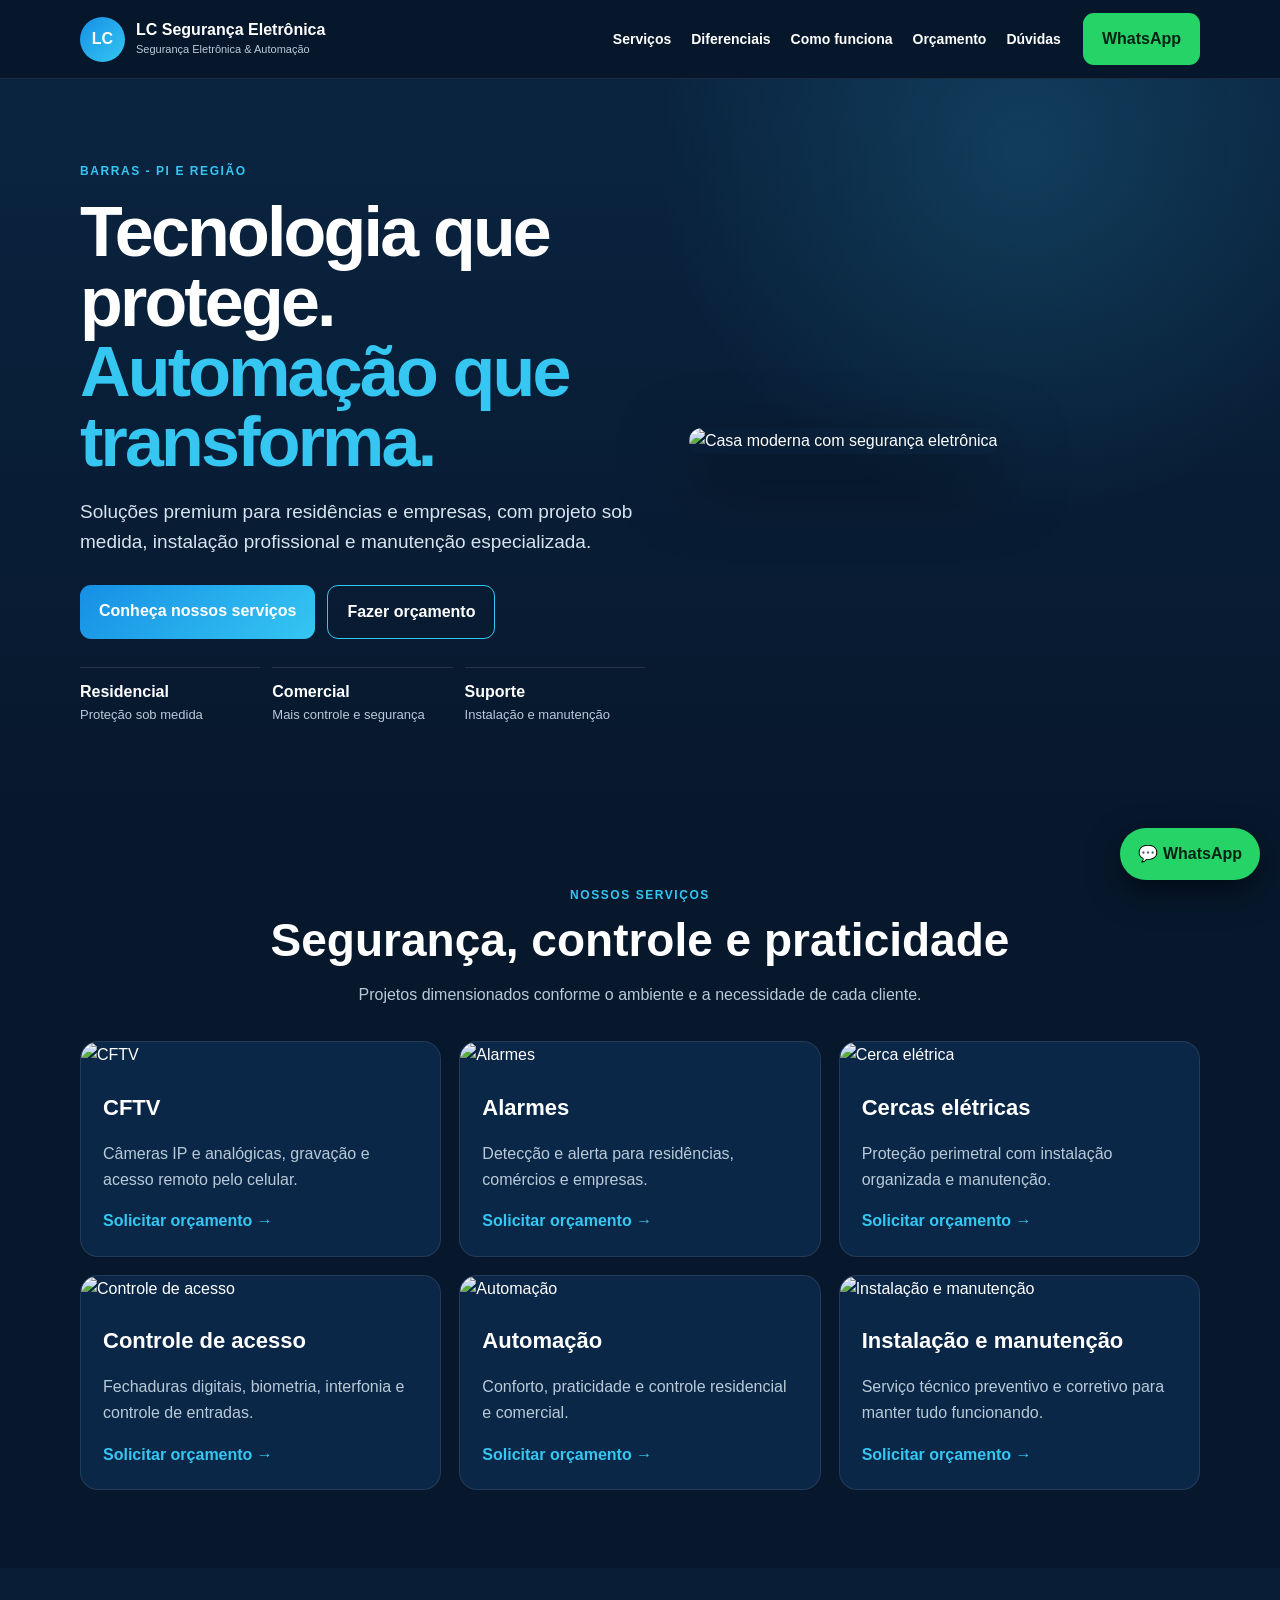
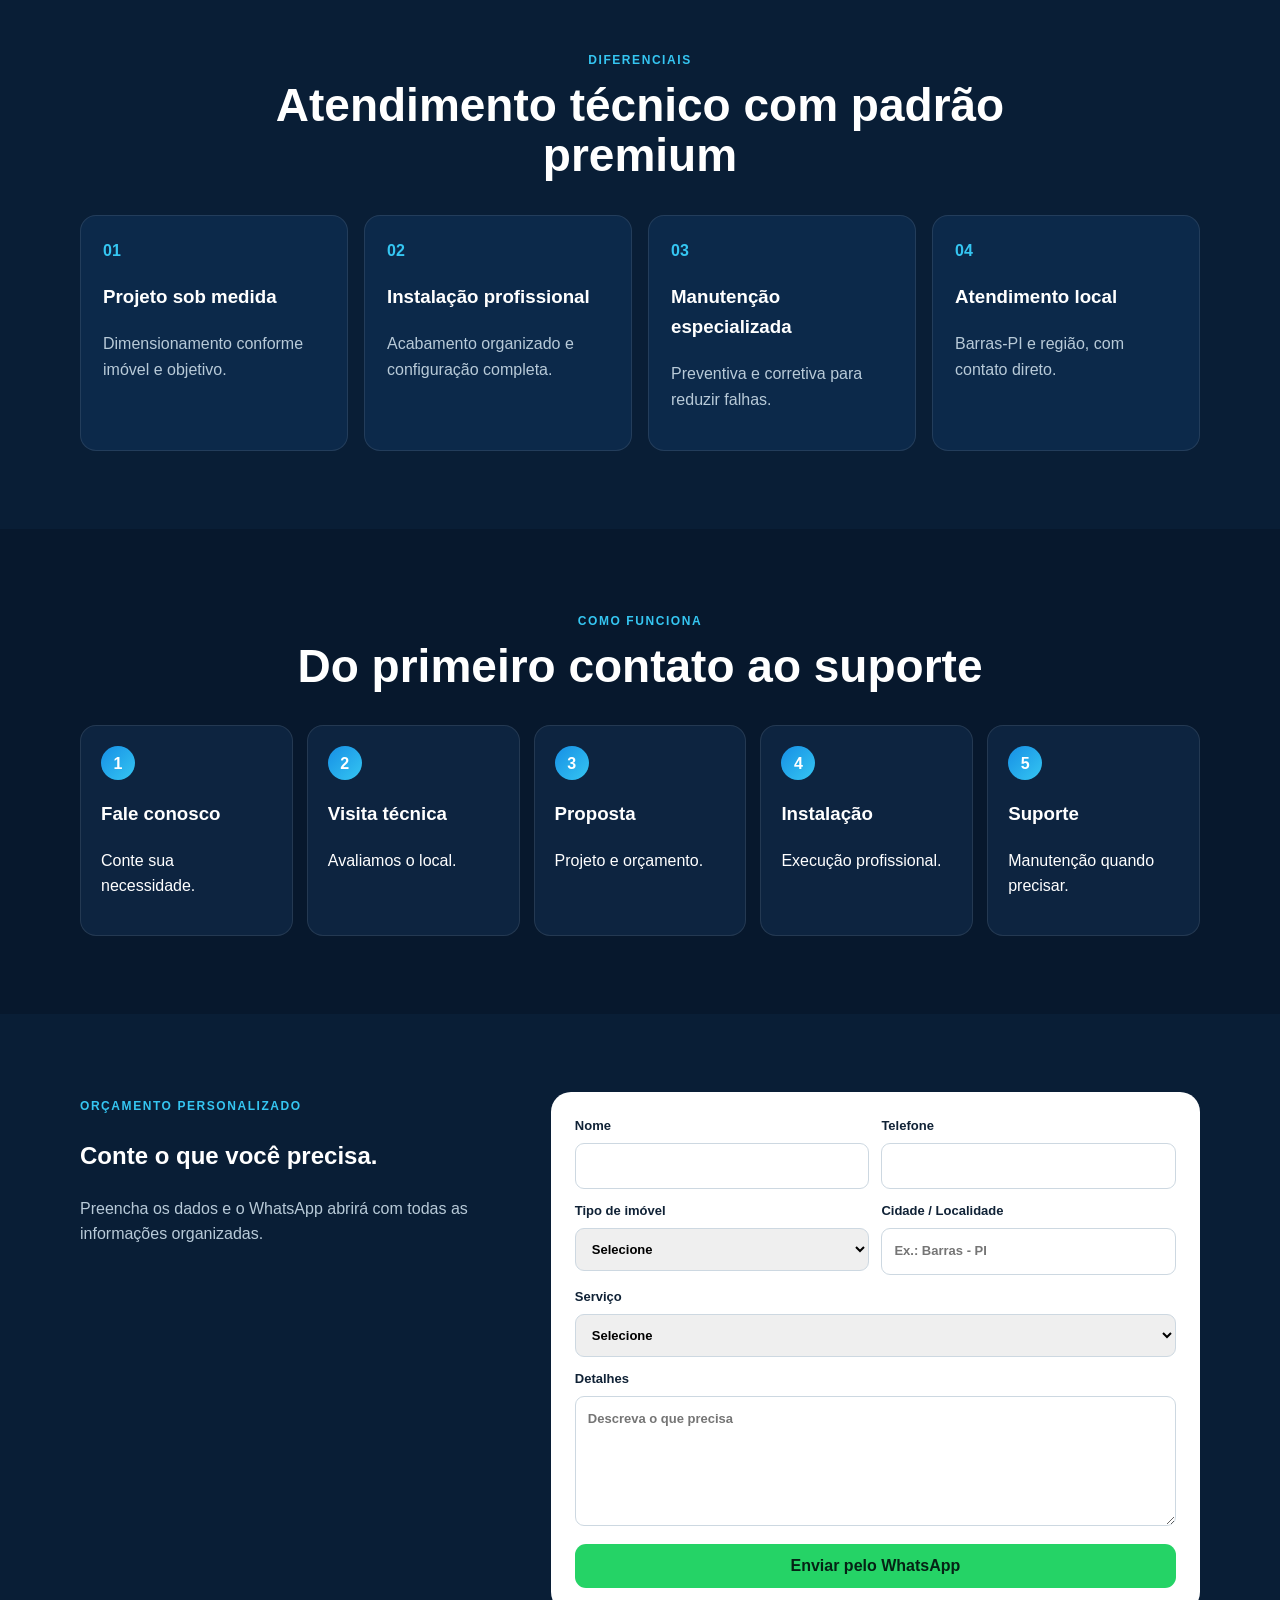
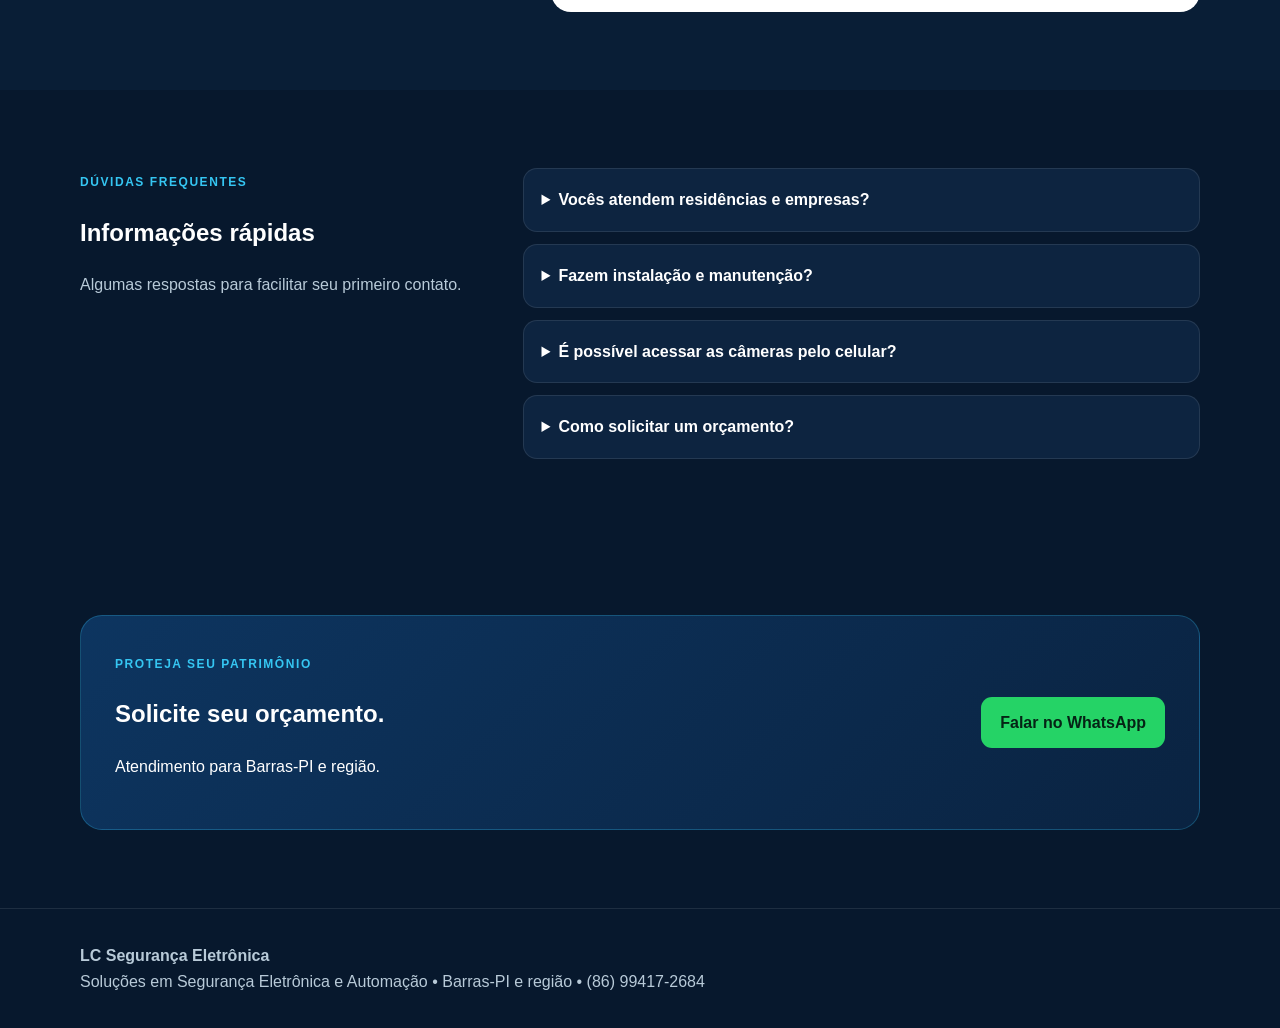
==== index.html @ f09c4662 "feat: publica landing page LC Segurança Eletrônica" ====
<!doctype html>
<html lang="pt-BR">
<head>
  <meta charset="utf-8">
  <meta name="viewport" content="width=device-width,initial-scale=1">
  <title>LC Segurança Eletrônica | Barras-PI e região</title>
  <meta name="description" content="CFTV, alarmes, cercas elétricas, controle de acesso, automação, instalação e manutenção em Barras-PI e região.">
  <meta name="robots" content="index,follow,max-image-preview:large">
  <meta name="theme-color" content="#07182d">
  <meta name="geo.region" content="BR-PI">
  <meta name="geo.placename" content="Barras">
  <link rel="canonical" href="https://lcsegurancaeletronica.com.br/">
  <meta property="og:type" content="website">
  <meta property="og:locale" content="pt_BR">
  <meta property="og:title" content="LC Segurança Eletrônica | Barras-PI e região">
  <meta property="og:description" content="Segurança eletrônica e automação residencial e comercial em Barras-PI e região.">
  <meta property="og:url" content="https://lcsegurancaeletronica.com.br/">
  <meta property="og:image" content="https://images.unsplash.com/photo-1558002038-1055907df827?auto=format&fit=crop&w=1400&q=82">
  <link rel="icon" href="data:image/svg+xml,%3Csvg xmlns='http://www.w3.org/2000/svg' viewBox='0 0 64 64'%3E%3Crect width='64' height='64' rx='14' fill='%2308172b'/%3E%3Ctext x='32' y='41' text-anchor='middle' font-size='28' font-family='Arial' font-weight='700' fill='%2335c6f2'%3ELC%3C/text%3E%3C/svg%3E">
  <script type="application/ld+json">{"@context":"https://schema.org","@type":"LocalBusiness","name":"LC Segurança Eletrônica","alternateName":"Lenilson Carvalho Soluções em Segurança Eletrônica e Automação","url":"https://lcsegurancaeletronica.com.br/","telephone":"+55 86 99417-2684","areaServed":{"@type":"City","name":"Barras","addressRegion":"PI","addressCountry":"BR"},"serviceType":["CFTV","Alarmes","Cercas elétricas","Controle de acesso","Automação residencial","Automação comercial","Instalação","Manutenção"]}</script>
  <style>
    :root{--navy:#07182d;--navy2:#0b2747;--cyan:#35c6f2;--blue:#168fe5;--green:#25d366;--muted:#b8cad8;--line:#ffffff18}*{box-sizing:border-box}html{scroll-behavior:smooth}body{margin:0;background:var(--navy);color:#fff;font-family:Inter,Arial,sans-serif;line-height:1.6}a{text-decoration:none;color:inherit}.container{width:min(1120px,92%);margin:auto}.topbar{position:sticky;top:0;z-index:50;background:#07182df2;border-bottom:1px solid var(--line);backdrop-filter:blur(12px)}.nav-wrap{min-height:78px;display:flex;align-items:center;gap:22px}.brand{display:flex;align-items:center;gap:11px}.brand-mark{width:45px;height:45px;border-radius:50%;display:grid;place-items:center;font-weight:900;background:linear-gradient(135deg,var(--blue),var(--cyan))}.brand-copy{line-height:1.05}.brand-copy strong{display:block}.brand-copy small{display:block;color:var(--muted);font-size:11px;margin-top:5px}.nav{margin-left:auto;display:flex;gap:20px;font-size:14px;font-weight:700}.btn{display:inline-block;padding:13px 19px;border-radius:11px;font-weight:800}.btn-primary{background:linear-gradient(135deg,var(--blue),var(--cyan))}.btn-outline{border:1px solid var(--cyan)}.btn-wa{background:var(--green);color:#052315}.hero{padding:78px 0;background:radial-gradient(circle at 80% 10%,#35c6f22a,transparent 30%),linear-gradient(#0a2440,#07182d)}.hero-grid{display:grid;grid-template-columns:1.05fr .95fr;gap:44px;align-items:center}.eyebrow{color:var(--cyan);font-weight:900;text-transform:uppercase;letter-spacing:.13em;font-size:12px}.hero h1{font-size:clamp(42px,6vw,70px);line-height:1;margin:14px 0 20px;letter-spacing:-.04em}.hero h1 span{color:var(--cyan)}.lead{font-size:19px;color:#d5e4ef}.actions{display:flex;gap:12px;flex-wrap:wrap;margin-top:28px}.hero img{width:100%;height:490px;object-fit:cover;border-radius:22px;box-shadow:0 25px 70px #0008}.trust{display:grid;grid-template-columns:repeat(3,1fr);gap:12px;margin-top:28px}.trust div{border-top:1px solid #ffffff20;padding-top:11px}.trust span{display:block;color:var(--muted);font-size:13px}section{padding:78px 0}.section-head{text-align:center;max-width:760px;margin:0 auto 34px}.section-head h2{font-size:clamp(30px,4vw,46px);line-height:1.1;margin:8px 0}.section-head p,.card p,.feature p,.quote-copy p,.faq p{color:var(--muted)}.cards{display:grid;grid-template-columns:repeat(3,1fr);gap:18px}.card{background:var(--navy2);border:1px solid var(--line);border-radius:18px;overflow:hidden}.card img{width:100%;height:190px;object-fit:cover}.card div{padding:22px}.card h3{font-size:22px;margin:0 0 8px}.card a{color:var(--cyan);font-weight:800}.dark{background:#091e36}.features{display:grid;grid-template-columns:repeat(4,1fr);gap:16px}.feature{background:#0c294a;border:1px solid var(--line);border-radius:16px;padding:22px}.feature b{color:var(--cyan)}.steps{display:grid;grid-template-columns:repeat(5,1fr);gap:14px}.step{background:#0d2440;border:1px solid var(--line);border-radius:16px;padding:20px}.step span{display:grid;place-items:center;width:34px;height:34px;border-radius:50%;background:linear-gradient(135deg,var(--blue),var(--cyan));font-weight:900}.quote-grid{display:grid;grid-template-columns:.8fr 1.2fr;gap:38px;align-items:start}.form{background:#fff;color:#102236;padding:24px;border-radius:20px}.fields{display:grid;grid-template-columns:1fr 1fr;gap:12px}label{display:block;font-size:13px;font-weight:800;margin-bottom:12px}input,select,textarea{width:100%;margin-top:6px;padding:12px;border:1px solid #cdd8e1;border-radius:9px;font:inherit}.form button{border:0;width:100%;cursor:pointer;font-size:16px}.faq{display:grid;grid-template-columns:.75fr 1.25fr;gap:36px}.faq-list{display:grid;gap:12px}.faq details{background:#0d2440;border:1px solid var(--line);border-radius:14px;padding:0 18px}.faq summary{cursor:pointer;font-weight:800;padding:18px 0}.cta{display:flex;justify-content:space-between;gap:24px;align-items:center;background:linear-gradient(135deg,#0d3560,#0a2341);border:1px solid #35c6f244;border-radius:22px;padding:34px}.float{position:fixed;right:20px;bottom:20px;z-index:60;background:var(--green);color:#052315;padding:13px 18px;border-radius:999px;font-weight:900;box-shadow:0 12px 32px #0008}footer{border-top:1px solid var(--line);padding:34px 0;color:var(--muted)}.menu-btn{display:none;background:transparent;color:#fff;border:0;font-size:26px;margin-left:auto}@media(max-width:850px){.nav,.top-wa{display:none}.menu-btn{display:block}.nav.open{display:flex;position:absolute;top:78px;left:0;right:0;background:#07182d;flex-direction:column;padding:20px 4%}.hero-grid,.quote-grid,.faq{grid-template-columns:1fr}.cards{grid-template-columns:1fr 1fr}.features{grid-template-columns:1fr 1fr}.steps{grid-template-columns:1fr 1fr}.hero img{height:350px}.cta{flex-direction:column;align-items:flex-start}}@media(max-width:560px){.cards,.features,.fields,.trust,.steps{grid-template-columns:1fr}.hero h1{font-size:43px}.brand-copy small{display:none}.card img{height:220px}}
  </style>
</head>
<body>
<header class="topbar"><div class="container nav-wrap"><a class="brand" href="#inicio"><span class="brand-mark">LC</span><span class="brand-copy"><strong>LC Segurança Eletrônica</strong><small>Segurança Eletrônica & Automação</small></span></a><button class="menu-btn" aria-label="Abrir menu" aria-expanded="false">☰</button><nav class="nav"><a href="#servicos">Serviços</a><a href="#diferenciais">Diferenciais</a><a href="#processo">Como funciona</a><a href="#orcamento">Orçamento</a><a href="#faq">Dúvidas</a></nav><a class="btn btn-wa top-wa" data-wa href="#">WhatsApp</a></div></header>
<main>
<section class="hero" id="inicio"><div class="container hero-grid"><div><span class="eyebrow">Barras - PI e região</span><h1>Tecnologia que protege.<br><span>Automação que transforma.</span></h1><p class="lead">Soluções premium para residências e empresas, com projeto sob medida, instalação profissional e manutenção especializada.</p><div class="actions"><a class="btn btn-primary" href="#servicos">Conheça nossos serviços</a><a class="btn btn-outline" data-wa href="#">Fazer orçamento</a></div><div class="trust"><div><strong>Residencial</strong><span>Proteção sob medida</span></div><div><strong>Comercial</strong><span>Mais controle e segurança</span></div><div><strong>Suporte</strong><span>Instalação e manutenção</span></div></div></div><div><img src="https://images.unsplash.com/photo-1558002038-1055907df827?auto=format&fit=crop&w=1400&q=82" alt="Casa moderna com segurança eletrônica"></div></div></section>
<section id="servicos"><div class="container"><div class="section-head"><span class="eyebrow">Nossos serviços</span><h2>Segurança, controle e praticidade</h2><p>Projetos dimensionados conforme o ambiente e a necessidade de cada cliente.</p></div><div class="cards">
<article class="card"><img src="https://images.unsplash.com/photo-1557597774-9d273605dfa9?auto=format&fit=crop&w=900&q=80" alt="CFTV"><div><h3>CFTV</h3><p>Câmeras IP e analógicas, gravação e acesso remoto pelo celular.</p><a data-service="CFTV" href="#">Solicitar orçamento →</a></div></article>
<article class="card"><img src="https://images.unsplash.com/photo-1558002038-1055907df827?auto=format&fit=crop&w=900&q=78" alt="Alarmes"><div><h3>Alarmes</h3><p>Detecção e alerta para residências, comércios e empresas.</p><a data-service="Alarmes" href="#">Solicitar orçamento →</a></div></article>
<article class="card"><img src="https://images.unsplash.com/photo-1544724569-5f546fd6f2b5?auto=format&fit=crop&w=900&q=78" alt="Cerca elétrica"><div><h3>Cercas elétricas</h3><p>Proteção perimetral com instalação organizada e manutenção.</p><a data-service="Cerca elétrica" href="#">Solicitar orçamento →</a></div></article>
<article class="card"><img src="https://images.unsplash.com/photo-1558002038-1055907df827?auto=format&fit=crop&w=900&q=78" alt="Controle de acesso"><div><h3>Controle de acesso</h3><p>Fechaduras digitais, biometria, interfonia e controle de entradas.</p><a data-service="Controle de acesso" href="#">Solicitar orçamento →</a></div></article>
<article class="card"><img src="https://images.unsplash.com/photo-1600607687939-ce8a6c25118c?auto=format&fit=crop&w=900&q=80" alt="Automação"><div><h3>Automação</h3><p>Conforto, praticidade e controle residencial e comercial.</p><a data-service="Automação" href="#">Solicitar orçamento →</a></div></article>
<article class="card"><img src="https://images.unsplash.com/photo-1557862921-37829c790f19?auto=format&fit=crop&w=900&q=78" alt="Instalação e manutenção"><div><h3>Instalação e manutenção</h3><p>Serviço técnico preventivo e corretivo para manter tudo funcionando.</p><a data-service="Instalação ou manutenção" href="#">Solicitar orçamento →</a></div></article>
</div></div></section>
<section class="dark" id="diferenciais"><div class="container"><div class="section-head"><span class="eyebrow">Diferenciais</span><h2>Atendimento técnico com padrão premium</h2></div><div class="features"><div class="feature"><b>01</b><h3>Projeto sob medida</h3><p>Dimensionamento conforme imóvel e objetivo.</p></div><div class="feature"><b>02</b><h3>Instalação profissional</h3><p>Acabamento organizado e configuração completa.</p></div><div class="feature"><b>03</b><h3>Manutenção especializada</h3><p>Preventiva e corretiva para reduzir falhas.</p></div><div class="feature"><b>04</b><h3>Atendimento local</h3><p>Barras-PI e região, com contato direto.</p></div></div></div></section>
<section id="processo"><div class="container"><div class="section-head"><span class="eyebrow">Como funciona</span><h2>Do primeiro contato ao suporte</h2></div><div class="steps"><div class="step"><span>1</span><h3>Fale conosco</h3><p>Conte sua necessidade.</p></div><div class="step"><span>2</span><h3>Visita técnica</h3><p>Avaliamos o local.</p></div><div class="step"><span>3</span><h3>Proposta</h3><p>Projeto e orçamento.</p></div><div class="step"><span>4</span><h3>Instalação</h3><p>Execução profissional.</p></div><div class="step"><span>5</span><h3>Suporte</h3><p>Manutenção quando precisar.</p></div></div></div></section>
<section class="dark" id="orcamento"><div class="container quote-grid"><div class="quote-copy"><span class="eyebrow">Orçamento personalizado</span><h2>Conte o que você precisa.</h2><p>Preencha os dados e o WhatsApp abrirá com todas as informações organizadas.</p></div><form class="form" id="quoteForm"><div class="fields"><label>Nome<input name="nome" required></label><label>Telefone<input name="telefone" required></label></div><div class="fields"><label>Tipo de imóvel<select name="tipo" required><option value="">Selecione</option><option>Residencial</option><option>Comercial</option></select></label><label>Cidade / Localidade<input name="cidade" required placeholder="Ex.: Barras - PI"></label></div><label>Serviço<select name="servico" required><option value="">Selecione</option><option>CFTV / Câmeras</option><option>Alarmes</option><option>Cerca elétrica</option><option>Controle de acesso</option><option>Automação</option><option>Instalação</option><option>Manutenção</option><option>Outro</option></select></label><label>Detalhes<textarea name="detalhes" rows="5" placeholder="Descreva o que precisa"></textarea></label><button class="btn btn-wa" type="submit">Enviar pelo WhatsApp</button></form></div></section>
<section id="faq"><div class="container faq"><div><span class="eyebrow">Dúvidas frequentes</span><h2>Informações rápidas</h2><p>Algumas respostas para facilitar seu primeiro contato.</p></div><div class="faq-list"><details><summary>Vocês atendem residências e empresas?</summary><p>Sim. Atendemos projetos residenciais e comerciais em Barras-PI e região.</p></details><details><summary>Fazem instalação e manutenção?</summary><p>Sim. Trabalhamos com instalação e manutenção preventiva e corretiva.</p></details><details><summary>É possível acessar as câmeras pelo celular?</summary><p>Em sistemas compatíveis, o projeto pode incluir acesso remoto e visualização pelo celular.</p></details><details><summary>Como solicitar um orçamento?</summary><p>Use o formulário ou qualquer botão do WhatsApp nesta página.</p></details></div></div></section>
<section><div class="container cta"><div><span class="eyebrow">Proteja seu patrimônio</span><h2>Solicite seu orçamento.</h2><p>Atendimento para Barras-PI e região.</p></div><a class="btn btn-wa" data-wa href="#">Falar no WhatsApp</a></div></section>
</main>
<footer><div class="container"><strong>LC Segurança Eletrônica</strong><br>Soluções em Segurança Eletrônica e Automação • Barras-PI e região • (86) 99417-2684</div></footer>
<a class="float" data-wa href="#">💬 WhatsApp</a>
<script>
const PHONE='5586994172684';const wa=t=>`https://wa.me/${PHONE}?text=${encodeURIComponent(t)}`;const base='Olá, vim pelo site da LC Segurança Eletrônica e gostaria de solicitar um orçamento em Barras-PI ou região.';document.querySelectorAll('[data-wa]').forEach(a=>{a.href=wa(base);a.target='_blank';a.rel='noopener'});document.querySelectorAll('[data-service]').forEach(a=>{a.href=wa(`Olá, vim pelo site e gostaria de um orçamento para ${a.dataset.service}. Estou em Barras-PI ou região.`);a.target='_blank';a.rel='noopener'});const btn=document.querySelector('.menu-btn'),nav=document.querySelector('.nav');if(btn&&nav){btn.addEventListener('click',()=>{const open=nav.classList.toggle('open');btn.setAttribute('aria-expanded',String(open))});nav.querySelectorAll('a').forEach(a=>a.addEventListener('click',()=>nav.classList.remove('open')))}document.querySelector('#quoteForm').addEventListener('submit',e=>{e.preventDefault();const d=new FormData(e.target);const m=['Olá, vim pelo site da LC Segurança Eletrônica e gostaria de solicitar um orçamento.','',`Nome: ${d.get('nome')}`,`Telefone: ${d.get('telefone')}`,`Tipo de imóvel: ${d.get('tipo')}`,`Cidade/Localidade: ${d.get('cidade')}`,`Serviço: ${d.get('servico')}`,`Detalhes: ${d.get('detalhes')||'Não informado'}`,'','Pode me passar mais informações e disponibilidade para atendimento?'].join('\n');window.open(wa(m),'_blank','noopener')});
</script>
</body>
</html>
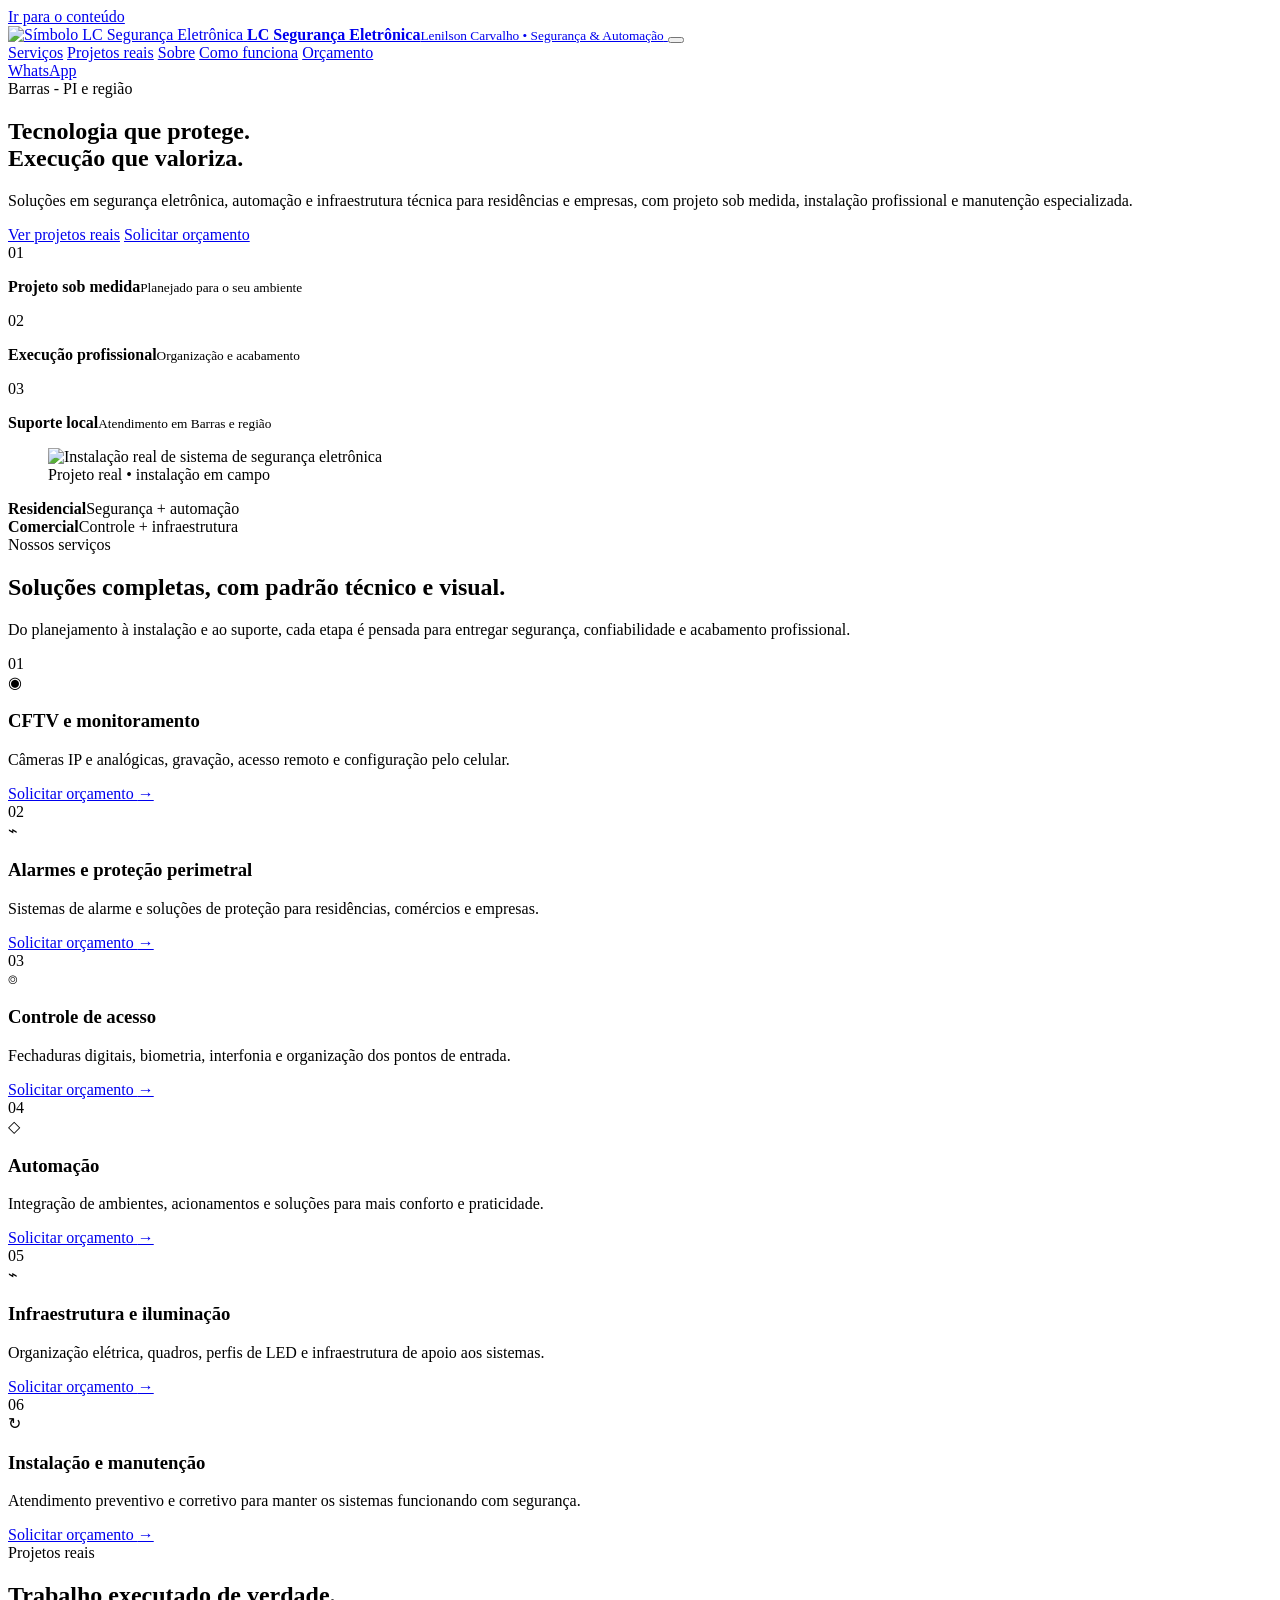
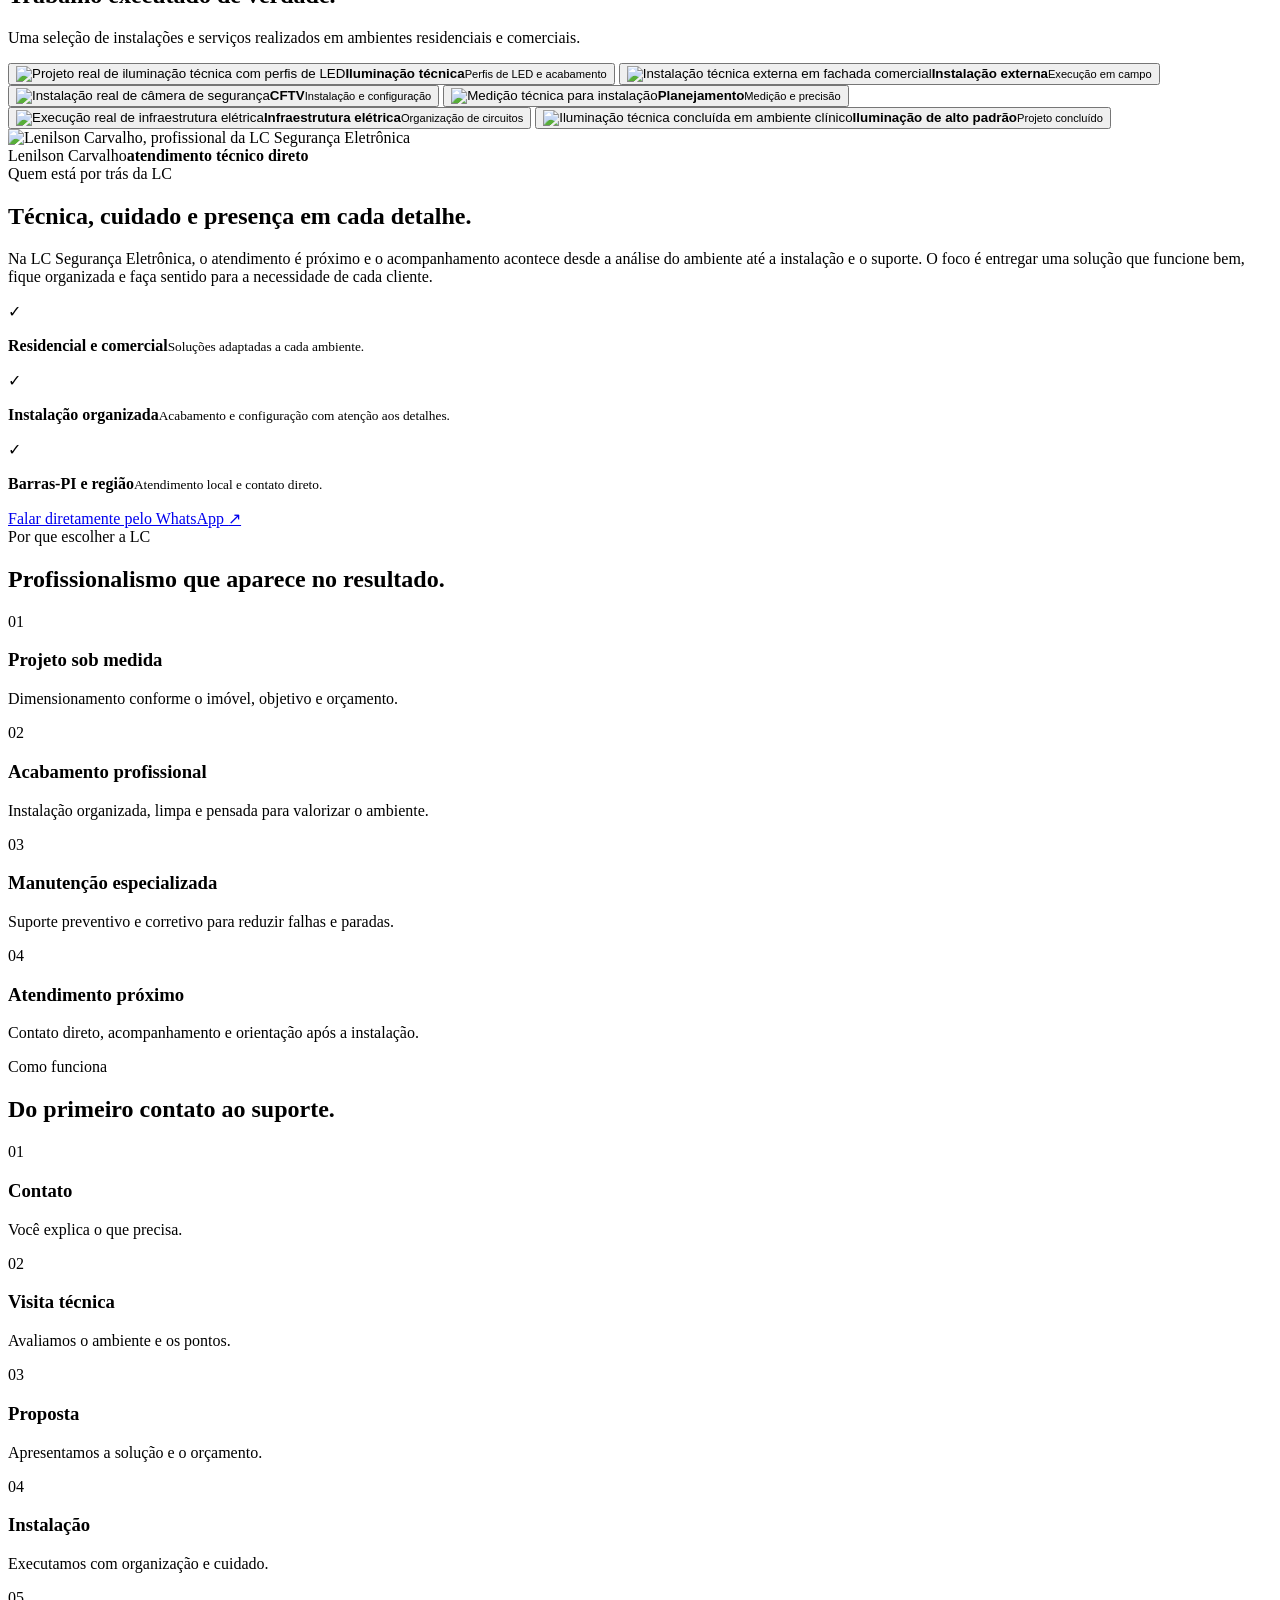
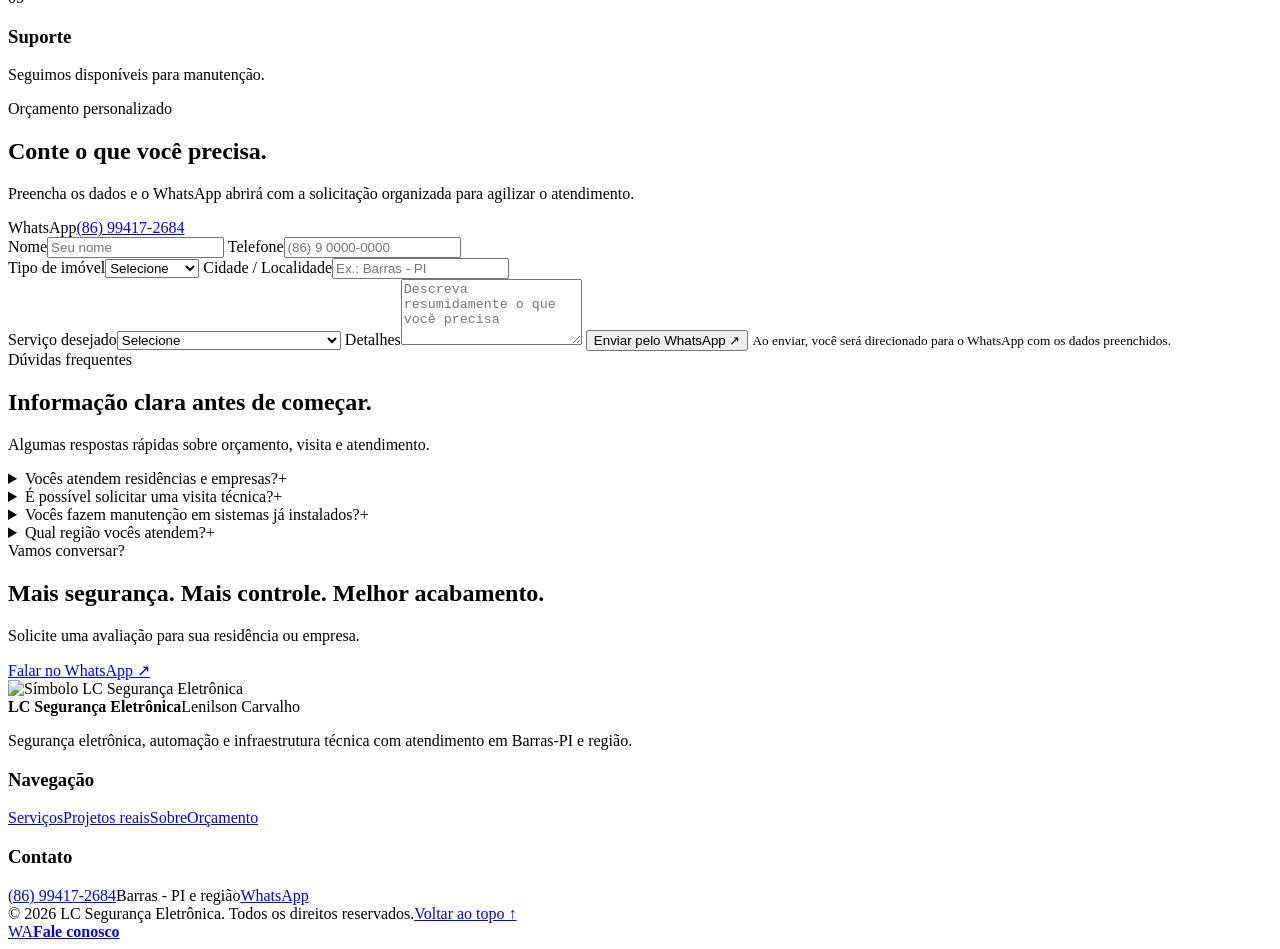
==== commit e0cff936: "feat: atualiza landing page premium com logo e projetos reais" ====
--- a/index.html
+++ b/index.html
@@ -2,48 +2,265 @@
 <html lang="pt-BR">
 <head>
   <meta charset="utf-8">
-  <meta name="viewport" content="width=device-width,initial-scale=1">
+  <meta name="viewport" content="width=device-width,initial-scale=1,viewport-fit=cover">
   <title>LC Segurança Eletrônica | Barras-PI e região</title>
-  <meta name="description" content="CFTV, alarmes, cercas elétricas, controle de acesso, automação, instalação e manutenção em Barras-PI e região.">
+  <meta name="description" content="Segurança eletrônica, automação, CFTV, alarmes, controle de acesso, infraestrutura e manutenção em Barras-PI e região.">
   <meta name="robots" content="index,follow,max-image-preview:large">
   <meta name="theme-color" content="#07182d">
   <meta name="geo.region" content="BR-PI">
   <meta name="geo.placename" content="Barras">
-  <link rel="canonical" href="https://lcsegurancaeletronica.com.br/">
+  <link rel="canonical" href="https://www.lcsegurancaeletronica.com.br/">
   <meta property="og:type" content="website">
   <meta property="og:locale" content="pt_BR">
   <meta property="og:title" content="LC Segurança Eletrônica | Barras-PI e região">
-  <meta property="og:description" content="Segurança eletrônica e automação residencial e comercial em Barras-PI e região.">
-  <meta property="og:url" content="https://lcsegurancaeletronica.com.br/">
-  <meta property="og:image" content="https://images.unsplash.com/photo-1558002038-1055907df827?auto=format&fit=crop&w=1400&q=82">
-  <link rel="icon" href="data:image/svg+xml,%3Csvg xmlns='http://www.w3.org/2000/svg' viewBox='0 0 64 64'%3E%3Crect width='64' height='64' rx='14' fill='%2308172b'/%3E%3Ctext x='32' y='41' text-anchor='middle' font-size='28' font-family='Arial' font-weight='700' fill='%2335c6f2'%3ELC%3C/text%3E%3C/svg%3E">
-  <script type="application/ld+json">{"@context":"https://schema.org","@type":"LocalBusiness","name":"LC Segurança Eletrônica","alternateName":"Lenilson Carvalho Soluções em Segurança Eletrônica e Automação","url":"https://lcsegurancaeletronica.com.br/","telephone":"+55 86 99417-2684","areaServed":{"@type":"City","name":"Barras","addressRegion":"PI","addressCountry":"BR"},"serviceType":["CFTV","Alarmes","Cercas elétricas","Controle de acesso","Automação residencial","Automação comercial","Instalação","Manutenção"]}</script>
-  <style>
-    :root{--navy:#07182d;--navy2:#0b2747;--cyan:#35c6f2;--blue:#168fe5;--green:#25d366;--muted:#b8cad8;--line:#ffffff18}*{box-sizing:border-box}html{scroll-behavior:smooth}body{margin:0;background:var(--navy);color:#fff;font-family:Inter,Arial,sans-serif;line-height:1.6}a{text-decoration:none;color:inherit}.container{width:min(1120px,92%);margin:auto}.topbar{position:sticky;top:0;z-index:50;background:#07182df2;border-bottom:1px solid var(--line);backdrop-filter:blur(12px)}.nav-wrap{min-height:78px;display:flex;align-items:center;gap:22px}.brand{display:flex;align-items:center;gap:11px}.brand-mark{width:45px;height:45px;border-radius:50%;display:grid;place-items:center;font-weight:900;background:linear-gradient(135deg,var(--blue),var(--cyan))}.brand-copy{line-height:1.05}.brand-copy strong{display:block}.brand-copy small{display:block;color:var(--muted);font-size:11px;margin-top:5px}.nav{margin-left:auto;display:flex;gap:20px;font-size:14px;font-weight:700}.btn{display:inline-block;padding:13px 19px;border-radius:11px;font-weight:800}.btn-primary{background:linear-gradient(135deg,var(--blue),var(--cyan))}.btn-outline{border:1px solid var(--cyan)}.btn-wa{background:var(--green);color:#052315}.hero{padding:78px 0;background:radial-gradient(circle at 80% 10%,#35c6f22a,transparent 30%),linear-gradient(#0a2440,#07182d)}.hero-grid{display:grid;grid-template-columns:1.05fr .95fr;gap:44px;align-items:center}.eyebrow{color:var(--cyan);font-weight:900;text-transform:uppercase;letter-spacing:.13em;font-size:12px}.hero h1{font-size:clamp(42px,6vw,70px);line-height:1;margin:14px 0 20px;letter-spacing:-.04em}.hero h1 span{color:var(--cyan)}.lead{font-size:19px;color:#d5e4ef}.actions{display:flex;gap:12px;flex-wrap:wrap;margin-top:28px}.hero img{width:100%;height:490px;object-fit:cover;border-radius:22px;box-shadow:0 25px 70px #0008}.trust{display:grid;grid-template-columns:repeat(3,1fr);gap:12px;margin-top:28px}.trust div{border-top:1px solid #ffffff20;padding-top:11px}.trust span{display:block;color:var(--muted);font-size:13px}section{padding:78px 0}.section-head{text-align:center;max-width:760px;margin:0 auto 34px}.section-head h2{font-size:clamp(30px,4vw,46px);line-height:1.1;margin:8px 0}.section-head p,.card p,.feature p,.quote-copy p,.faq p{color:var(--muted)}.cards{display:grid;grid-template-columns:repeat(3,1fr);gap:18px}.card{background:var(--navy2);border:1px solid var(--line);border-radius:18px;overflow:hidden}.card img{width:100%;height:190px;object-fit:cover}.card div{padding:22px}.card h3{font-size:22px;margin:0 0 8px}.card a{color:var(--cyan);font-weight:800}.dark{background:#091e36}.features{display:grid;grid-template-columns:repeat(4,1fr);gap:16px}.feature{background:#0c294a;border:1px solid var(--line);border-radius:16px;padding:22px}.feature b{color:var(--cyan)}.steps{display:grid;grid-template-columns:repeat(5,1fr);gap:14px}.step{background:#0d2440;border:1px solid var(--line);border-radius:16px;padding:20px}.step span{display:grid;place-items:center;width:34px;height:34px;border-radius:50%;background:linear-gradient(135deg,var(--blue),var(--cyan));font-weight:900}.quote-grid{display:grid;grid-template-columns:.8fr 1.2fr;gap:38px;align-items:start}.form{background:#fff;color:#102236;padding:24px;border-radius:20px}.fields{display:grid;grid-template-columns:1fr 1fr;gap:12px}label{display:block;font-size:13px;font-weight:800;margin-bottom:12px}input,select,textarea{width:100%;margin-top:6px;padding:12px;border:1px solid #cdd8e1;border-radius:9px;font:inherit}.form button{border:0;width:100%;cursor:pointer;font-size:16px}.faq{display:grid;grid-template-columns:.75fr 1.25fr;gap:36px}.faq-list{display:grid;gap:12px}.faq details{background:#0d2440;border:1px solid var(--line);border-radius:14px;padding:0 18px}.faq summary{cursor:pointer;font-weight:800;padding:18px 0}.cta{display:flex;justify-content:space-between;gap:24px;align-items:center;background:linear-gradient(135deg,#0d3560,#0a2341);border:1px solid #35c6f244;border-radius:22px;padding:34px}.float{position:fixed;right:20px;bottom:20px;z-index:60;background:var(--green);color:#052315;padding:13px 18px;border-radius:999px;font-weight:900;box-shadow:0 12px 32px #0008}footer{border-top:1px solid var(--line);padding:34px 0;color:var(--muted)}.menu-btn{display:none;background:transparent;color:#fff;border:0;font-size:26px;margin-left:auto}@media(max-width:850px){.nav,.top-wa{display:none}.menu-btn{display:block}.nav.open{display:flex;position:absolute;top:78px;left:0;right:0;background:#07182d;flex-direction:column;padding:20px 4%}.hero-grid,.quote-grid,.faq{grid-template-columns:1fr}.cards{grid-template-columns:1fr 1fr}.features{grid-template-columns:1fr 1fr}.steps{grid-template-columns:1fr 1fr}.hero img{height:350px}.cta{flex-direction:column;align-items:flex-start}}@media(max-width:560px){.cards,.features,.fields,.trust,.steps{grid-template-columns:1fr}.hero h1{font-size:43px}.brand-copy small{display:none}.card img{height:220px}}
-  </style>
+  <meta property="og:description" content="Projetos sob medida, instalação profissional e manutenção especializada para residências e empresas.">
+  <meta property="og:url" content="https://www.lcsegurancaeletronica.com.br/">
+  <meta name="twitter:card" content="summary_large_image">
+  <link rel="icon" href="data:image/svg+xml,%3Csvg xmlns='http://www.w3.org/2000/svg' viewBox='0 0 64 64'%3E%3Crect width='64' height='64' rx='14' fill='%23061426'/%3E%3Ctext x='32' y='41' text-anchor='middle' font-size='28' font-family='Arial' font-weight='700' fill='%2335c6f2'%3ELC%3C/text%3E%3C/svg%3E">
+  <link rel="stylesheet" href="styles.css">
+  <script type="application/ld+json">
+  {
+    "@context":"https://schema.org",
+    "@type":"LocalBusiness",
+    "name":"LC Segurança Eletrônica",
+    "alternateName":"Lenilson Carvalho Soluções em Segurança Eletrônica e Automação",
+    "url":"https://www.lcsegurancaeletronica.com.br/",
+    "telephone":"+55 86 99417-2684",
+    "areaServed":{"@type":"City","name":"Barras","addressRegion":"PI","addressCountry":"BR"},
+    "serviceType":["CFTV","Alarmes","Cercas elétricas","Controle de acesso","Automação residencial","Automação comercial","Instalação","Manutenção","Infraestrutura elétrica","Iluminação técnica"]
+  }
+  </script>
 </head>
 <body>
-<header class="topbar"><div class="container nav-wrap"><a class="brand" href="#inicio"><span class="brand-mark">LC</span><span class="brand-copy"><strong>LC Segurança Eletrônica</strong><small>Segurança Eletrônica & Automação</small></span></a><button class="menu-btn" aria-label="Abrir menu" aria-expanded="false">☰</button><nav class="nav"><a href="#servicos">Serviços</a><a href="#diferenciais">Diferenciais</a><a href="#processo">Como funciona</a><a href="#orcamento">Orçamento</a><a href="#faq">Dúvidas</a></nav><a class="btn btn-wa top-wa" data-wa href="#">WhatsApp</a></div></header>
-<main>
-<section class="hero" id="inicio"><div class="container hero-grid"><div><span class="eyebrow">Barras - PI e região</span><h1>Tecnologia que protege.<br><span>Automação que transforma.</span></h1><p class="lead">Soluções premium para residências e empresas, com projeto sob medida, instalação profissional e manutenção especializada.</p><div class="actions"><a class="btn btn-primary" href="#servicos">Conheça nossos serviços</a><a class="btn btn-outline" data-wa href="#">Fazer orçamento</a></div><div class="trust"><div><strong>Residencial</strong><span>Proteção sob medida</span></div><div><strong>Comercial</strong><span>Mais controle e segurança</span></div><div><strong>Suporte</strong><span>Instalação e manutenção</span></div></div></div><div><img src="https://images.unsplash.com/photo-1558002038-1055907df827?auto=format&fit=crop&w=1400&q=82" alt="Casa moderna com segurança eletrônica"></div></div></section>
-<section id="servicos"><div class="container"><div class="section-head"><span class="eyebrow">Nossos serviços</span><h2>Segurança, controle e praticidade</h2><p>Projetos dimensionados conforme o ambiente e a necessidade de cada cliente.</p></div><div class="cards">
-<article class="card"><img src="https://images.unsplash.com/photo-1557597774-9d273605dfa9?auto=format&fit=crop&w=900&q=80" alt="CFTV"><div><h3>CFTV</h3><p>Câmeras IP e analógicas, gravação e acesso remoto pelo celular.</p><a data-service="CFTV" href="#">Solicitar orçamento →</a></div></article>
-<article class="card"><img src="https://images.unsplash.com/photo-1558002038-1055907df827?auto=format&fit=crop&w=900&q=78" alt="Alarmes"><div><h3>Alarmes</h3><p>Detecção e alerta para residências, comércios e empresas.</p><a data-service="Alarmes" href="#">Solicitar orçamento →</a></div></article>
-<article class="card"><img src="https://images.unsplash.com/photo-1544724569-5f546fd6f2b5?auto=format&fit=crop&w=900&q=78" alt="Cerca elétrica"><div><h3>Cercas elétricas</h3><p>Proteção perimetral com instalação organizada e manutenção.</p><a data-service="Cerca elétrica" href="#">Solicitar orçamento →</a></div></article>
-<article class="card"><img src="https://images.unsplash.com/photo-1558002038-1055907df827?auto=format&fit=crop&w=900&q=78" alt="Controle de acesso"><div><h3>Controle de acesso</h3><p>Fechaduras digitais, biometria, interfonia e controle de entradas.</p><a data-service="Controle de acesso" href="#">Solicitar orçamento →</a></div></article>
-<article class="card"><img src="https://images.unsplash.com/photo-1600607687939-ce8a6c25118c?auto=format&fit=crop&w=900&q=80" alt="Automação"><div><h3>Automação</h3><p>Conforto, praticidade e controle residencial e comercial.</p><a data-service="Automação" href="#">Solicitar orçamento →</a></div></article>
-<article class="card"><img src="https://images.unsplash.com/photo-1557862921-37829c790f19?auto=format&fit=crop&w=900&q=78" alt="Instalação e manutenção"><div><h3>Instalação e manutenção</h3><p>Serviço técnico preventivo e corretivo para manter tudo funcionando.</p><a data-service="Instalação ou manutenção" href="#">Solicitar orçamento →</a></div></article>
-</div></div></section>
-<section class="dark" id="diferenciais"><div class="container"><div class="section-head"><span class="eyebrow">Diferenciais</span><h2>Atendimento técnico com padrão premium</h2></div><div class="features"><div class="feature"><b>01</b><h3>Projeto sob medida</h3><p>Dimensionamento conforme imóvel e objetivo.</p></div><div class="feature"><b>02</b><h3>Instalação profissional</h3><p>Acabamento organizado e configuração completa.</p></div><div class="feature"><b>03</b><h3>Manutenção especializada</h3><p>Preventiva e corretiva para reduzir falhas.</p></div><div class="feature"><b>04</b><h3>Atendimento local</h3><p>Barras-PI e região, com contato direto.</p></div></div></div></section>
-<section id="processo"><div class="container"><div class="section-head"><span class="eyebrow">Como funciona</span><h2>Do primeiro contato ao suporte</h2></div><div class="steps"><div class="step"><span>1</span><h3>Fale conosco</h3><p>Conte sua necessidade.</p></div><div class="step"><span>2</span><h3>Visita técnica</h3><p>Avaliamos o local.</p></div><div class="step"><span>3</span><h3>Proposta</h3><p>Projeto e orçamento.</p></div><div class="step"><span>4</span><h3>Instalação</h3><p>Execução profissional.</p></div><div class="step"><span>5</span><h3>Suporte</h3><p>Manutenção quando precisar.</p></div></div></div></section>
-<section class="dark" id="orcamento"><div class="container quote-grid"><div class="quote-copy"><span class="eyebrow">Orçamento personalizado</span><h2>Conte o que você precisa.</h2><p>Preencha os dados e o WhatsApp abrirá com todas as informações organizadas.</p></div><form class="form" id="quoteForm"><div class="fields"><label>Nome<input name="nome" required></label><label>Telefone<input name="telefone" required></label></div><div class="fields"><label>Tipo de imóvel<select name="tipo" required><option value="">Selecione</option><option>Residencial</option><option>Comercial</option></select></label><label>Cidade / Localidade<input name="cidade" required placeholder="Ex.: Barras - PI"></label></div><label>Serviço<select name="servico" required><option value="">Selecione</option><option>CFTV / Câmeras</option><option>Alarmes</option><option>Cerca elétrica</option><option>Controle de acesso</option><option>Automação</option><option>Instalação</option><option>Manutenção</option><option>Outro</option></select></label><label>Detalhes<textarea name="detalhes" rows="5" placeholder="Descreva o que precisa"></textarea></label><button class="btn btn-wa" type="submit">Enviar pelo WhatsApp</button></form></div></section>
-<section id="faq"><div class="container faq"><div><span class="eyebrow">Dúvidas frequentes</span><h2>Informações rápidas</h2><p>Algumas respostas para facilitar seu primeiro contato.</p></div><div class="faq-list"><details><summary>Vocês atendem residências e empresas?</summary><p>Sim. Atendemos projetos residenciais e comerciais em Barras-PI e região.</p></details><details><summary>Fazem instalação e manutenção?</summary><p>Sim. Trabalhamos com instalação e manutenção preventiva e corretiva.</p></details><details><summary>É possível acessar as câmeras pelo celular?</summary><p>Em sistemas compatíveis, o projeto pode incluir acesso remoto e visualização pelo celular.</p></details><details><summary>Como solicitar um orçamento?</summary><p>Use o formulário ou qualquer botão do WhatsApp nesta página.</p></details></div></div></section>
-<section><div class="container cta"><div><span class="eyebrow">Proteja seu patrimônio</span><h2>Solicite seu orçamento.</h2><p>Atendimento para Barras-PI e região.</p></div><a class="btn btn-wa" data-wa href="#">Falar no WhatsApp</a></div></section>
-</main>
-<footer><div class="container"><strong>LC Segurança Eletrônica</strong><br>Soluções em Segurança Eletrônica e Automação • Barras-PI e região • (86) 99417-2684</div></footer>
-<a class="float" data-wa href="#">💬 WhatsApp</a>
-<script>
-const PHONE='5586994172684';const wa=t=>`https://wa.me/${PHONE}?text=${encodeURIComponent(t)}`;const base='Olá, vim pelo site da LC Segurança Eletrônica e gostaria de solicitar um orçamento em Barras-PI ou região.';document.querySelectorAll('[data-wa]').forEach(a=>{a.href=wa(base);a.target='_blank';a.rel='noopener'});document.querySelectorAll('[data-service]').forEach(a=>{a.href=wa(`Olá, vim pelo site e gostaria de um orçamento para ${a.dataset.service}. Estou em Barras-PI ou região.`);a.target='_blank';a.rel='noopener'});const btn=document.querySelector('.menu-btn'),nav=document.querySelector('.nav');if(btn&&nav){btn.addEventListener('click',()=>{const open=nav.classList.toggle('open');btn.setAttribute('aria-expanded',String(open))});nav.querySelectorAll('a').forEach(a=>a.addEventListener('click',()=>nav.classList.remove('open')))}document.querySelector('#quoteForm').addEventListener('submit',e=>{e.preventDefault();const d=new FormData(e.target);const m=['Olá, vim pelo site da LC Segurança Eletrônica e gostaria de solicitar um orçamento.','',`Nome: ${d.get('nome')}`,`Telefone: ${d.get('telefone')}`,`Tipo de imóvel: ${d.get('tipo')}`,`Cidade/Localidade: ${d.get('cidade')}`,`Serviço: ${d.get('servico')}`,`Detalhes: ${d.get('detalhes')||'Não informado'}`,'','Pode me passar mais informações e disponibilidade para atendimento?'].join('\n');window.open(wa(m),'_blank','noopener')});
-</script>
+  <a class="skip-link" href="#conteudo">Ir para o conteúdo</a>
+
+  <header class="site-header" id="topo">
+    <div class="container header-inner">
+      <a class="brand" href="#inicio" aria-label="LC Segurança Eletrônica - início">
+        <span class="brand-mark"><img data-img="logoSymbol" alt="Símbolo LC Segurança Eletrônica"></span>
+        <span class="brand-name"><strong>LC Segurança Eletrônica</strong><small>Lenilson Carvalho • Segurança & Automação</small></span>
+      </a>
+
+      <button class="menu-button" type="button" aria-label="Abrir menu" aria-expanded="false" aria-controls="mainNav">
+        <span></span><span></span><span></span>
+      </button>
+
+      <nav class="main-nav" id="mainNav" aria-label="Navegação principal">
+        <a href="#servicos">Serviços</a>
+        <a href="#projetos">Projetos reais</a>
+        <a href="#sobre">Sobre</a>
+        <a href="#processo">Como funciona</a>
+        <a href="#orcamento">Orçamento</a>
+      </nav>
+
+      <a class="btn btn-whatsapp header-whatsapp" data-whatsapp href="#">WhatsApp</a>
+    </div>
+  </header>
+
+  <main id="conteudo">
+    <section class="hero" id="inicio">
+      <div class="hero-grid container">
+        <div class="hero-copy reveal">
+          <div class="kicker"><span></span>Barras - PI e região</div>
+          <h1>Tecnologia que protege.<br><strong>Execução que valoriza.</strong></h1>
+          <p class="hero-lead">Soluções em segurança eletrônica, automação e infraestrutura técnica para residências e empresas, com projeto sob medida, instalação profissional e manutenção especializada.</p>
+
+          <div class="hero-actions">
+            <a class="btn btn-primary" href="#projetos">Ver projetos reais</a>
+            <a class="btn btn-ghost" data-whatsapp href="#">Solicitar orçamento</a>
+          </div>
+
+          <div class="hero-trust" aria-label="Diferenciais principais">
+            <div><span class="trust-icon">01</span><p><strong>Projeto sob medida</strong><small>Planejado para o seu ambiente</small></p></div>
+            <div><span class="trust-icon">02</span><p><strong>Execução profissional</strong><small>Organização e acabamento</small></p></div>
+            <div><span class="trust-icon">03</span><p><strong>Suporte local</strong><small>Atendimento em Barras e região</small></p></div>
+          </div>
+        </div>
+
+        <div class="hero-visual reveal" data-delay="120">
+          <div class="visual-glow"></div>
+          <figure class="hero-photo">
+            <img data-img="hero" alt="Instalação real de sistema de segurança eletrônica" width="960" height="1200" fetchpriority="high">
+            <figcaption><span class="live-dot"></span> Projeto real • instalação em campo</figcaption>
+          </figure>
+          <div class="hero-badge badge-top"><b>Residencial</b><span>Segurança + automação</span></div>
+          <div class="hero-badge badge-bottom"><b>Comercial</b><span>Controle + infraestrutura</span></div>
+        </div>
+      </div>
+    </section>
+
+    <section class="section section-soft" id="servicos">
+      <div class="container">
+        <div class="section-heading reveal">
+          <div class="kicker"><span></span>Nossos serviços</div>
+          <h2>Soluções completas, com padrão técnico e visual.</h2>
+          <p>Do planejamento à instalação e ao suporte, cada etapa é pensada para entregar segurança, confiabilidade e acabamento profissional.</p>
+        </div>
+
+        <div class="service-grid">
+          <article class="service-card reveal">
+            <span class="service-number">01</span><div class="service-icon">◉</div><h3>CFTV e monitoramento</h3><p>Câmeras IP e analógicas, gravação, acesso remoto e configuração pelo celular.</p><a data-service="CFTV e monitoramento" href="#">Solicitar orçamento <span>→</span></a>
+          </article>
+          <article class="service-card reveal" data-delay="70">
+            <span class="service-number">02</span><div class="service-icon">⌁</div><h3>Alarmes e proteção perimetral</h3><p>Sistemas de alarme e soluções de proteção para residências, comércios e empresas.</p><a data-service="Alarmes e proteção perimetral" href="#">Solicitar orçamento <span>→</span></a>
+          </article>
+          <article class="service-card reveal" data-delay="140">
+            <span class="service-number">03</span><div class="service-icon">⌾</div><h3>Controle de acesso</h3><p>Fechaduras digitais, biometria, interfonia e organização dos pontos de entrada.</p><a data-service="Controle de acesso" href="#">Solicitar orçamento <span>→</span></a>
+          </article>
+          <article class="service-card reveal">
+            <span class="service-number">04</span><div class="service-icon">◇</div><h3>Automação</h3><p>Integração de ambientes, acionamentos e soluções para mais conforto e praticidade.</p><a data-service="Automação residencial ou comercial" href="#">Solicitar orçamento <span>→</span></a>
+          </article>
+          <article class="service-card reveal" data-delay="70">
+            <span class="service-number">05</span><div class="service-icon">⌁</div><h3>Infraestrutura e iluminação</h3><p>Organização elétrica, quadros, perfis de LED e infraestrutura de apoio aos sistemas.</p><a data-service="Infraestrutura elétrica e iluminação" href="#">Solicitar orçamento <span>→</span></a>
+          </article>
+          <article class="service-card reveal" data-delay="140">
+            <span class="service-number">06</span><div class="service-icon">↻</div><h3>Instalação e manutenção</h3><p>Atendimento preventivo e corretivo para manter os sistemas funcionando com segurança.</p><a data-service="Instalação ou manutenção" href="#">Solicitar orçamento <span>→</span></a>
+          </article>
+        </div>
+      </div>
+    </section>
+
+    <section class="section projects" id="projetos">
+      <div class="container">
+        <div class="section-heading section-heading-row reveal">
+          <div><div class="kicker"><span></span>Projetos reais</div><h2>Trabalho executado de verdade.</h2></div>
+          <p>Uma seleção de instalações e serviços realizados em ambientes residenciais e comerciais.</p>
+        </div>
+
+        <div class="gallery-grid">
+          <button class="gallery-item gallery-wide reveal" data-full="lighting" data-caption="Iluminação técnica com perfis de LED">
+            <img data-img="lighting" alt="Projeto real de iluminação técnica com perfis de LED" loading="lazy"><span class="gallery-label"><b>Iluminação técnica</b><small>Perfis de LED e acabamento</small></span>
+          </button>
+          <button class="gallery-item reveal" data-delay="60" data-full="external" data-caption="Instalação externa em ambiente comercial">
+            <img data-img="external" alt="Instalação técnica externa em fachada comercial" loading="lazy"><span class="gallery-label"><b>Instalação externa</b><small>Execução em campo</small></span>
+          </button>
+          <button class="gallery-item reveal" data-delay="120" data-full="hero" data-caption="Instalação de CFTV e segurança eletrônica">
+            <img data-img="hero" alt="Instalação real de câmera de segurança" loading="lazy"><span class="gallery-label"><b>CFTV</b><small>Instalação e configuração</small></span>
+          </button>
+          <button class="gallery-item reveal" data-full="about" data-caption="Medição e planejamento técnico">
+            <img data-img="about" alt="Medição técnica para instalação" loading="lazy"><span class="gallery-label"><b>Planejamento</b><small>Medição e precisão</small></span>
+          </button>
+          <button class="gallery-item gallery-tall reveal" data-delay="60" data-full="electrical" data-caption="Infraestrutura elétrica e organização de circuitos">
+            <img data-img="electrical" alt="Execução real de infraestrutura elétrica" loading="lazy"><span class="gallery-label"><b>Infraestrutura elétrica</b><small>Organização de circuitos</small></span>
+          </button>
+          <button class="gallery-item gallery-wide reveal" data-delay="60" data-full="clinic" data-caption="Iluminação técnica em ambiente clínico">
+            <img data-img="clinic" alt="Iluminação técnica concluída em ambiente clínico" loading="lazy"><span class="gallery-label"><b>Iluminação de alto padrão</b><small>Projeto concluído</small></span>
+          </button>
+        </div>
+      </div>
+    </section>
+
+    <section class="section about-section" id="sobre">
+      <div class="container about-grid">
+        <div class="about-photo reveal">
+          <div class="about-photo-frame"><img data-img="personal" alt="Lenilson Carvalho, profissional da LC Segurança Eletrônica" loading="lazy"></div>
+          <div class="about-signature"><span>Lenilson Carvalho</span><strong>atendimento técnico direto</strong></div>
+        </div>
+        <div class="about-copy reveal" data-delay="100">
+          <div class="kicker"><span></span>Quem está por trás da LC</div>
+          <h2>Técnica, cuidado e presença em cada detalhe.</h2>
+          <p>Na LC Segurança Eletrônica, o atendimento é próximo e o acompanhamento acontece desde a análise do ambiente até a instalação e o suporte. O foco é entregar uma solução que funcione bem, fique organizada e faça sentido para a necessidade de cada cliente.</p>
+          <div class="about-list">
+            <div><span>✓</span><p><b>Residencial e comercial</b><small>Soluções adaptadas a cada ambiente.</small></p></div>
+            <div><span>✓</span><p><b>Instalação organizada</b><small>Acabamento e configuração com atenção aos detalhes.</small></p></div>
+            <div><span>✓</span><p><b>Barras-PI e região</b><small>Atendimento local e contato direto.</small></p></div>
+          </div>
+          <a class="text-link" data-whatsapp href="#">Falar diretamente pelo WhatsApp <span>↗</span></a>
+        </div>
+      </div>
+    </section>
+
+    <section class="section section-dark" id="diferenciais">
+      <div class="container">
+        <div class="section-heading reveal"><div class="kicker"><span></span>Por que escolher a LC</div><h2>Profissionalismo que aparece no resultado.</h2></div>
+        <div class="feature-grid">
+          <article class="feature-card reveal"><span>01</span><h3>Projeto sob medida</h3><p>Dimensionamento conforme o imóvel, objetivo e orçamento.</p></article>
+          <article class="feature-card reveal" data-delay="70"><span>02</span><h3>Acabamento profissional</h3><p>Instalação organizada, limpa e pensada para valorizar o ambiente.</p></article>
+          <article class="feature-card reveal" data-delay="140"><span>03</span><h3>Manutenção especializada</h3><p>Suporte preventivo e corretivo para reduzir falhas e paradas.</p></article>
+          <article class="feature-card reveal" data-delay="210"><span>04</span><h3>Atendimento próximo</h3><p>Contato direto, acompanhamento e orientação após a instalação.</p></article>
+        </div>
+      </div>
+    </section>
+
+    <section class="section process-section" id="processo">
+      <div class="container">
+        <div class="section-heading reveal"><div class="kicker"><span></span>Como funciona</div><h2>Do primeiro contato ao suporte.</h2></div>
+        <div class="process-line">
+          <article class="process-step reveal"><span>01</span><h3>Contato</h3><p>Você explica o que precisa.</p></article>
+          <article class="process-step reveal" data-delay="60"><span>02</span><h3>Visita técnica</h3><p>Avaliamos o ambiente e os pontos.</p></article>
+          <article class="process-step reveal" data-delay="120"><span>03</span><h3>Proposta</h3><p>Apresentamos a solução e o orçamento.</p></article>
+          <article class="process-step reveal" data-delay="180"><span>04</span><h3>Instalação</h3><p>Executamos com organização e cuidado.</p></article>
+          <article class="process-step reveal" data-delay="240"><span>05</span><h3>Suporte</h3><p>Seguimos disponíveis para manutenção.</p></article>
+        </div>
+      </div>
+    </section>
+
+    <section class="section quote-section" id="orcamento">
+      <div class="container quote-shell reveal">
+        <div class="quote-copy">
+          <div class="kicker"><span></span>Orçamento personalizado</div>
+          <h2>Conte o que você precisa.</h2>
+          <p>Preencha os dados e o WhatsApp abrirá com a solicitação organizada para agilizar o atendimento.</p>
+          <div class="quote-contact"><span>WhatsApp</span><a href="https://wa.me/5586994172684" target="_blank" rel="noopener">(86) 99417-2684</a></div>
+        </div>
+
+        <form class="quote-form" id="quoteForm">
+          <div class="form-row">
+            <label>Nome<input name="nome" autocomplete="name" required placeholder="Seu nome"></label>
+            <label>Telefone<input name="telefone" autocomplete="tel" required inputmode="tel" placeholder="(86) 9 0000-0000"></label>
+          </div>
+          <div class="form-row">
+            <label>Tipo de imóvel<select name="tipo" required><option value="">Selecione</option><option>Residencial</option><option>Comercial</option><option>Condomínio</option><option>Outro</option></select></label>
+            <label>Cidade / Localidade<input name="cidade" required placeholder="Ex.: Barras - PI"></label>
+          </div>
+          <label>Serviço desejado<select name="servico" required><option value="">Selecione</option><option>CFTV / Câmeras</option><option>Alarmes / Proteção perimetral</option><option>Controle de acesso</option><option>Automação</option><option>Infraestrutura elétrica / Iluminação</option><option>Instalação</option><option>Manutenção</option><option>Outro</option></select></label>
+          <label>Detalhes<textarea name="detalhes" rows="4" placeholder="Descreva resumidamente o que você precisa"></textarea></label>
+          <button class="btn btn-whatsapp btn-full" type="submit">Enviar pelo WhatsApp <span>↗</span></button>
+          <small class="form-note">Ao enviar, você será direcionado para o WhatsApp com os dados preenchidos.</small>
+        </form>
+      </div>
+    </section>
+
+    <section class="section faq-section" id="faq">
+      <div class="container faq-grid">
+        <div class="section-heading reveal"><div class="kicker"><span></span>Dúvidas frequentes</div><h2>Informação clara antes de começar.</h2><p>Algumas respostas rápidas sobre orçamento, visita e atendimento.</p></div>
+        <div class="faq-list reveal" data-delay="80">
+          <details><summary>Vocês atendem residências e empresas?<span>+</span></summary><p>Sim. Os projetos podem ser dimensionados para ambientes residenciais e comerciais, de acordo com a necessidade de cada local.</p></details>
+          <details><summary>É possível solicitar uma visita técnica?<span>+</span></summary><p>Sim. Entre em contato pelo WhatsApp para informar o serviço e combinar a disponibilidade para avaliação do local.</p></details>
+          <details><summary>Vocês fazem manutenção em sistemas já instalados?<span>+</span></summary><p>Sim. O atendimento inclui manutenção preventiva e corretiva, conforme avaliação do equipamento e da instalação existente.</p></details>
+          <details><summary>Qual região vocês atendem?<span>+</span></summary><p>O atendimento é realizado em Barras-PI e região. Para confirmar sua localidade, basta enviar uma mensagem pelo WhatsApp.</p></details>
+        </div>
+      </div>
+    </section>
+
+    <section class="final-cta">
+      <div class="container final-cta-inner reveal">
+        <div><div class="kicker"><span></span>Vamos conversar?</div><h2>Mais segurança. Mais controle. Melhor acabamento.</h2><p>Solicite uma avaliação para sua residência ou empresa.</p></div>
+        <a class="btn btn-whatsapp btn-large" data-whatsapp href="#">Falar no WhatsApp <span>↗</span></a>
+      </div>
+    </section>
+  </main>
+
+  <footer class="site-footer">
+    <div class="container footer-grid">
+      <div class="footer-brand"><div class="footer-logo"><img data-img="logoSymbol" alt="Símbolo LC Segurança Eletrônica" loading="lazy"><div><strong>LC Segurança Eletrônica</strong><span>Lenilson Carvalho</span></div></div><p>Segurança eletrônica, automação e infraestrutura técnica com atendimento em Barras-PI e região.</p></div>
+      <div><h3>Navegação</h3><a href="#servicos">Serviços</a><a href="#projetos">Projetos reais</a><a href="#sobre">Sobre</a><a href="#orcamento">Orçamento</a></div>
+      <div><h3>Contato</h3><a href="tel:+5586994172684">(86) 99417-2684</a><span>Barras - PI e região</span><a data-whatsapp href="#">WhatsApp</a></div>
+    </div>
+    <div class="container footer-bottom"><span>© 2026 LC Segurança Eletrônica. Todos os direitos reservados.</span><a href="#topo">Voltar ao topo ↑</a></div>
+  </footer>
+
+  <a class="whatsapp-float" data-whatsapp href="#" aria-label="Falar no WhatsApp"><span class="wa-pulse" aria-hidden="true"></span><span class="wa-icon">WA</span><b>Fale conosco</b></a>
+
+  <dialog class="lightbox" id="lightbox" aria-label="Visualização de projeto">
+    <button class="lightbox-close" type="button" aria-label="Fechar">×</button>
+    <img src="" alt="">
+    <p></p>
+  </dialog>
+
+  <script src="assets-data-1.js" defer></script>
+  <script src="assets-data-2.js" defer></script>
+  <script src="assets-data-3.js" defer></script>
+  <script src="script.js" defer></script>
 </body>
-</html>+</html>
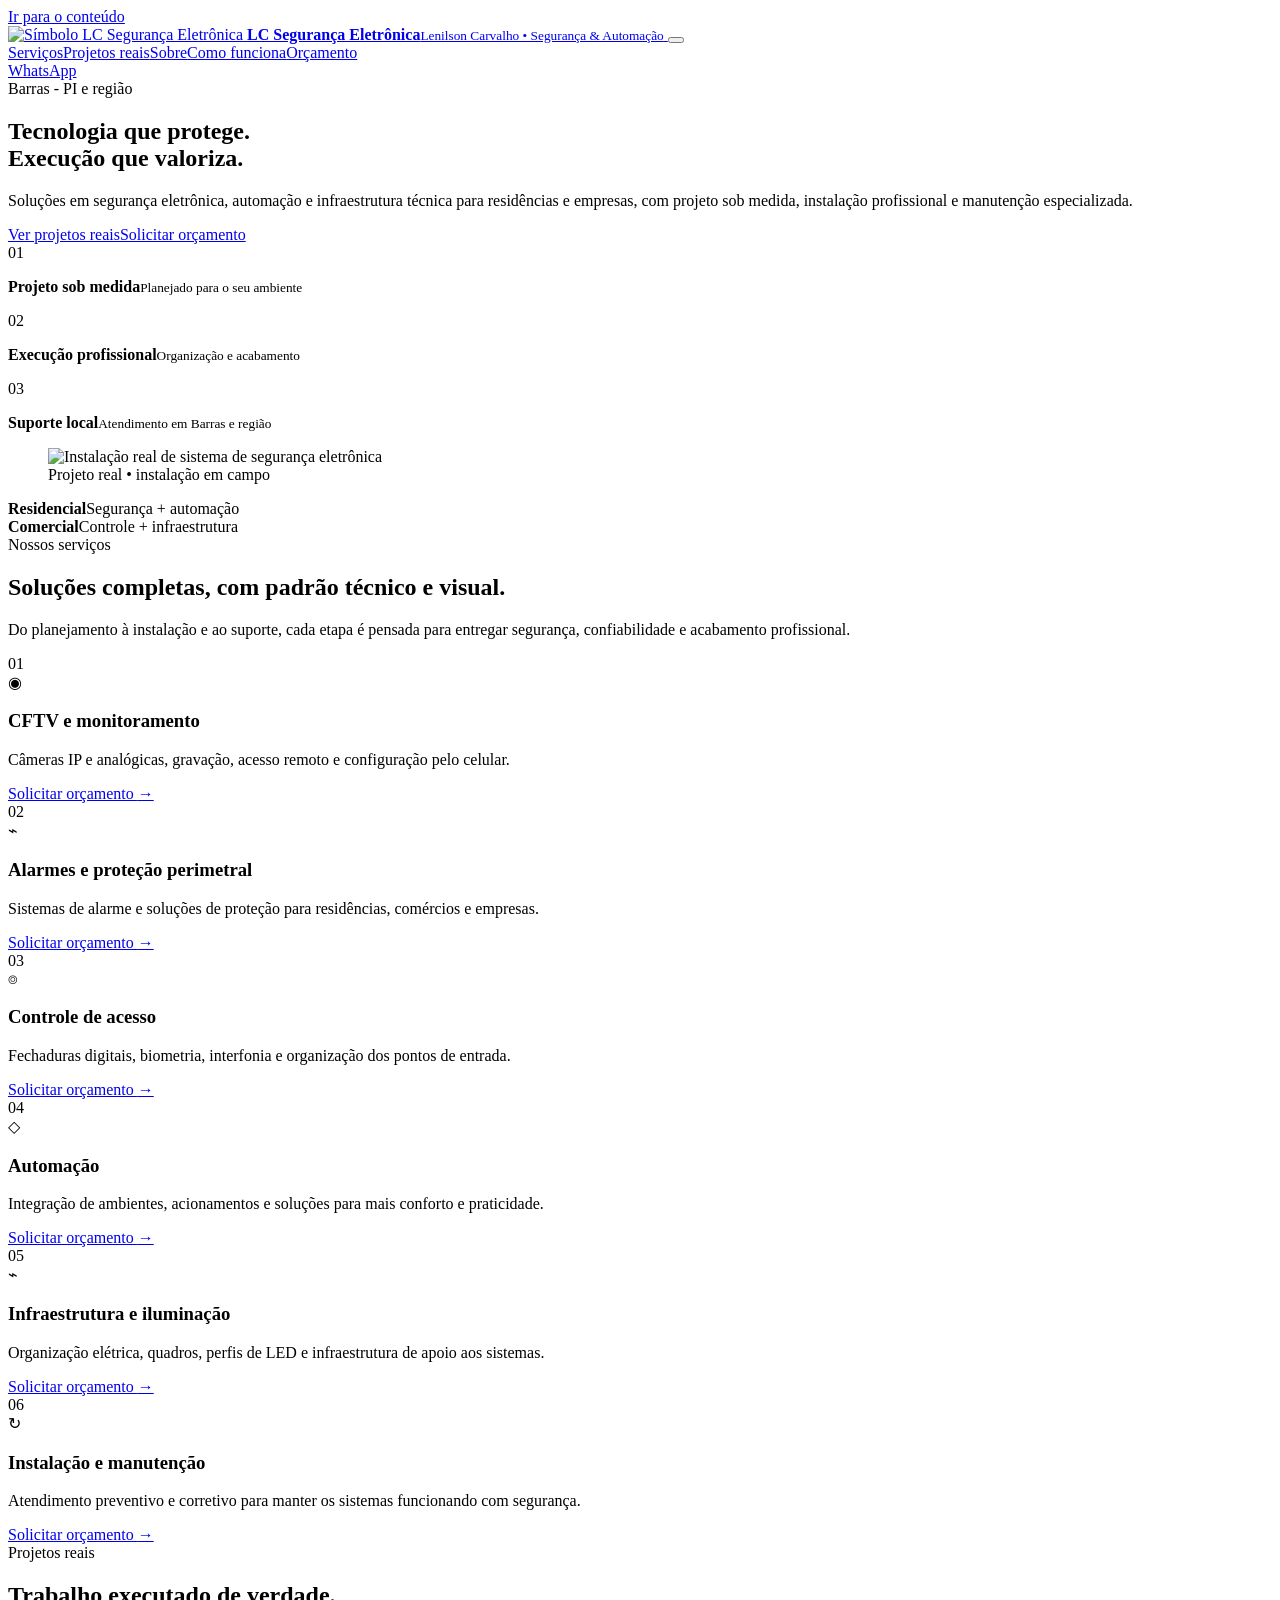
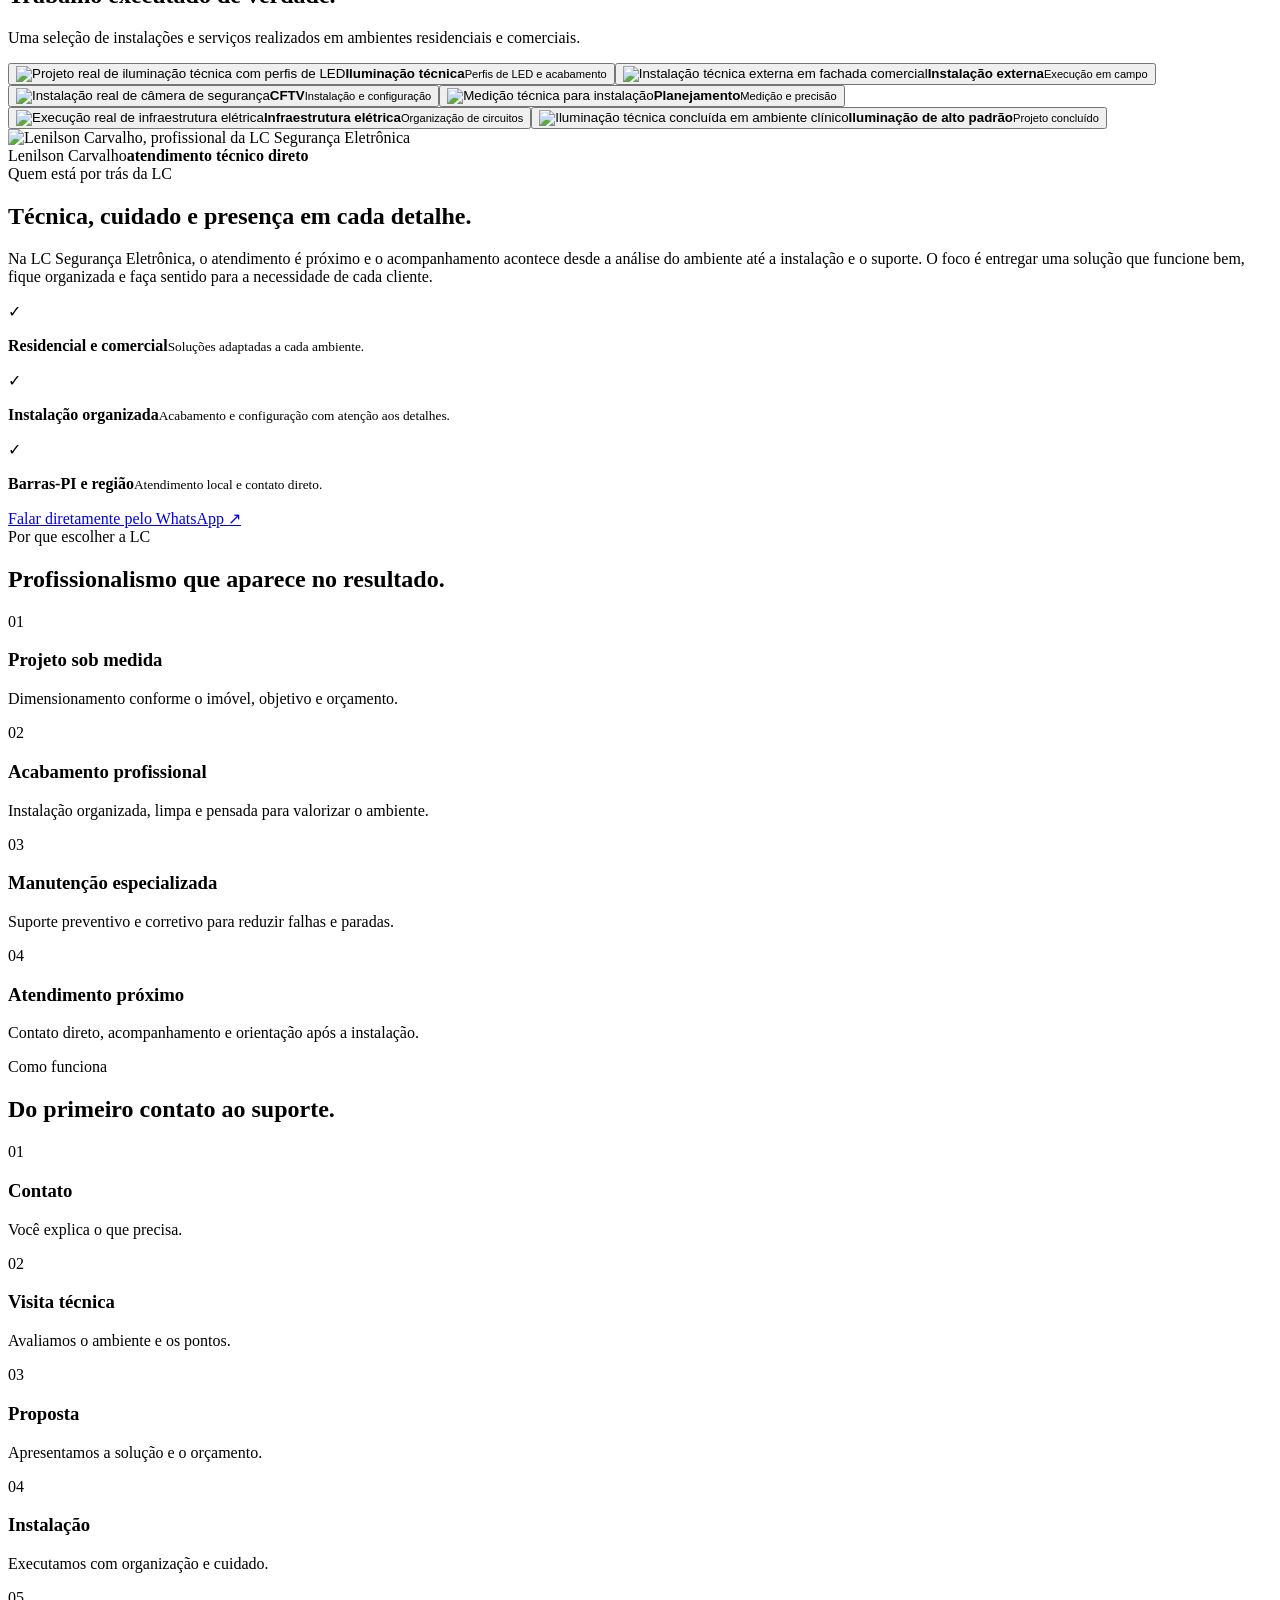
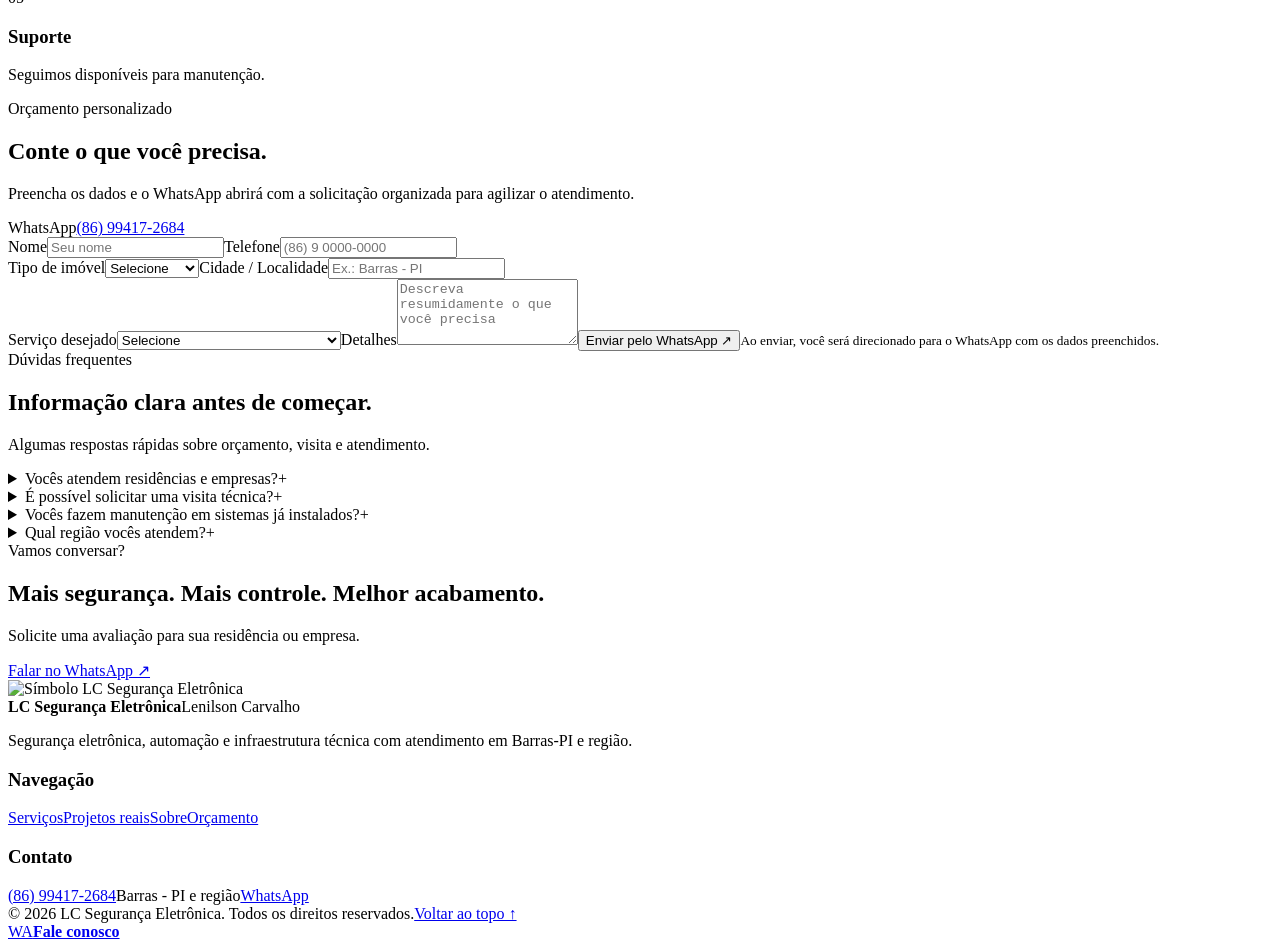
==== commit 352fa985: "fix: simplifica carregamento das imagens otimizadas" ====
--- a/index.html
+++ b/index.html
@@ -33,234 +33,32 @@
 </head>
 <body>
   <a class="skip-link" href="#conteudo">Ir para o conteúdo</a>
-
   <header class="site-header" id="topo">
     <div class="container header-inner">
       <a class="brand" href="#inicio" aria-label="LC Segurança Eletrônica - início">
         <span class="brand-mark"><img data-img="logoSymbol" alt="Símbolo LC Segurança Eletrônica"></span>
         <span class="brand-name"><strong>LC Segurança Eletrônica</strong><small>Lenilson Carvalho • Segurança & Automação</small></span>
       </a>
-
-      <button class="menu-button" type="button" aria-label="Abrir menu" aria-expanded="false" aria-controls="mainNav">
-        <span></span><span></span><span></span>
-      </button>
-
-      <nav class="main-nav" id="mainNav" aria-label="Navegação principal">
-        <a href="#servicos">Serviços</a>
-        <a href="#projetos">Projetos reais</a>
-        <a href="#sobre">Sobre</a>
-        <a href="#processo">Como funciona</a>
-        <a href="#orcamento">Orçamento</a>
-      </nav>
-
+      <button class="menu-button" type="button" aria-label="Abrir menu" aria-expanded="false" aria-controls="mainNav"><span></span><span></span><span></span></button>
+      <nav class="main-nav" id="mainNav" aria-label="Navegação principal"><a href="#servicos">Serviços</a><a href="#projetos">Projetos reais</a><a href="#sobre">Sobre</a><a href="#processo">Como funciona</a><a href="#orcamento">Orçamento</a></nav>
       <a class="btn btn-whatsapp header-whatsapp" data-whatsapp href="#">WhatsApp</a>
     </div>
   </header>
-
   <main id="conteudo">
-    <section class="hero" id="inicio">
-      <div class="hero-grid container">
-        <div class="hero-copy reveal">
-          <div class="kicker"><span></span>Barras - PI e região</div>
-          <h1>Tecnologia que protege.<br><strong>Execução que valoriza.</strong></h1>
-          <p class="hero-lead">Soluções em segurança eletrônica, automação e infraestrutura técnica para residências e empresas, com projeto sob medida, instalação profissional e manutenção especializada.</p>
-
-          <div class="hero-actions">
-            <a class="btn btn-primary" href="#projetos">Ver projetos reais</a>
-            <a class="btn btn-ghost" data-whatsapp href="#">Solicitar orçamento</a>
-          </div>
-
-          <div class="hero-trust" aria-label="Diferenciais principais">
-            <div><span class="trust-icon">01</span><p><strong>Projeto sob medida</strong><small>Planejado para o seu ambiente</small></p></div>
-            <div><span class="trust-icon">02</span><p><strong>Execução profissional</strong><small>Organização e acabamento</small></p></div>
-            <div><span class="trust-icon">03</span><p><strong>Suporte local</strong><small>Atendimento em Barras e região</small></p></div>
-          </div>
-        </div>
-
-        <div class="hero-visual reveal" data-delay="120">
-          <div class="visual-glow"></div>
-          <figure class="hero-photo">
-            <img data-img="hero" alt="Instalação real de sistema de segurança eletrônica" width="960" height="1200" fetchpriority="high">
-            <figcaption><span class="live-dot"></span> Projeto real • instalação em campo</figcaption>
-          </figure>
-          <div class="hero-badge badge-top"><b>Residencial</b><span>Segurança + automação</span></div>
-          <div class="hero-badge badge-bottom"><b>Comercial</b><span>Controle + infraestrutura</span></div>
-        </div>
-      </div>
-    </section>
-
-    <section class="section section-soft" id="servicos">
-      <div class="container">
-        <div class="section-heading reveal">
-          <div class="kicker"><span></span>Nossos serviços</div>
-          <h2>Soluções completas, com padrão técnico e visual.</h2>
-          <p>Do planejamento à instalação e ao suporte, cada etapa é pensada para entregar segurança, confiabilidade e acabamento profissional.</p>
-        </div>
-
-        <div class="service-grid">
-          <article class="service-card reveal">
-            <span class="service-number">01</span><div class="service-icon">◉</div><h3>CFTV e monitoramento</h3><p>Câmeras IP e analógicas, gravação, acesso remoto e configuração pelo celular.</p><a data-service="CFTV e monitoramento" href="#">Solicitar orçamento <span>→</span></a>
-          </article>
-          <article class="service-card reveal" data-delay="70">
-            <span class="service-number">02</span><div class="service-icon">⌁</div><h3>Alarmes e proteção perimetral</h3><p>Sistemas de alarme e soluções de proteção para residências, comércios e empresas.</p><a data-service="Alarmes e proteção perimetral" href="#">Solicitar orçamento <span>→</span></a>
-          </article>
-          <article class="service-card reveal" data-delay="140">
-            <span class="service-number">03</span><div class="service-icon">⌾</div><h3>Controle de acesso</h3><p>Fechaduras digitais, biometria, interfonia e organização dos pontos de entrada.</p><a data-service="Controle de acesso" href="#">Solicitar orçamento <span>→</span></a>
-          </article>
-          <article class="service-card reveal">
-            <span class="service-number">04</span><div class="service-icon">◇</div><h3>Automação</h3><p>Integração de ambientes, acionamentos e soluções para mais conforto e praticidade.</p><a data-service="Automação residencial ou comercial" href="#">Solicitar orçamento <span>→</span></a>
-          </article>
-          <article class="service-card reveal" data-delay="70">
-            <span class="service-number">05</span><div class="service-icon">⌁</div><h3>Infraestrutura e iluminação</h3><p>Organização elétrica, quadros, perfis de LED e infraestrutura de apoio aos sistemas.</p><a data-service="Infraestrutura elétrica e iluminação" href="#">Solicitar orçamento <span>→</span></a>
-          </article>
-          <article class="service-card reveal" data-delay="140">
-            <span class="service-number">06</span><div class="service-icon">↻</div><h3>Instalação e manutenção</h3><p>Atendimento preventivo e corretivo para manter os sistemas funcionando com segurança.</p><a data-service="Instalação ou manutenção" href="#">Solicitar orçamento <span>→</span></a>
-          </article>
-        </div>
-      </div>
-    </section>
-
-    <section class="section projects" id="projetos">
-      <div class="container">
-        <div class="section-heading section-heading-row reveal">
-          <div><div class="kicker"><span></span>Projetos reais</div><h2>Trabalho executado de verdade.</h2></div>
-          <p>Uma seleção de instalações e serviços realizados em ambientes residenciais e comerciais.</p>
-        </div>
-
-        <div class="gallery-grid">
-          <button class="gallery-item gallery-wide reveal" data-full="lighting" data-caption="Iluminação técnica com perfis de LED">
-            <img data-img="lighting" alt="Projeto real de iluminação técnica com perfis de LED" loading="lazy"><span class="gallery-label"><b>Iluminação técnica</b><small>Perfis de LED e acabamento</small></span>
-          </button>
-          <button class="gallery-item reveal" data-delay="60" data-full="external" data-caption="Instalação externa em ambiente comercial">
-            <img data-img="external" alt="Instalação técnica externa em fachada comercial" loading="lazy"><span class="gallery-label"><b>Instalação externa</b><small>Execução em campo</small></span>
-          </button>
-          <button class="gallery-item reveal" data-delay="120" data-full="hero" data-caption="Instalação de CFTV e segurança eletrônica">
-            <img data-img="hero" alt="Instalação real de câmera de segurança" loading="lazy"><span class="gallery-label"><b>CFTV</b><small>Instalação e configuração</small></span>
-          </button>
-          <button class="gallery-item reveal" data-full="about" data-caption="Medição e planejamento técnico">
-            <img data-img="about" alt="Medição técnica para instalação" loading="lazy"><span class="gallery-label"><b>Planejamento</b><small>Medição e precisão</small></span>
-          </button>
-          <button class="gallery-item gallery-tall reveal" data-delay="60" data-full="electrical" data-caption="Infraestrutura elétrica e organização de circuitos">
-            <img data-img="electrical" alt="Execução real de infraestrutura elétrica" loading="lazy"><span class="gallery-label"><b>Infraestrutura elétrica</b><small>Organização de circuitos</small></span>
-          </button>
-          <button class="gallery-item gallery-wide reveal" data-delay="60" data-full="clinic" data-caption="Iluminação técnica em ambiente clínico">
-            <img data-img="clinic" alt="Iluminação técnica concluída em ambiente clínico" loading="lazy"><span class="gallery-label"><b>Iluminação de alto padrão</b><small>Projeto concluído</small></span>
-          </button>
-        </div>
-      </div>
-    </section>
-
-    <section class="section about-section" id="sobre">
-      <div class="container about-grid">
-        <div class="about-photo reveal">
-          <div class="about-photo-frame"><img data-img="personal" alt="Lenilson Carvalho, profissional da LC Segurança Eletrônica" loading="lazy"></div>
-          <div class="about-signature"><span>Lenilson Carvalho</span><strong>atendimento técnico direto</strong></div>
-        </div>
-        <div class="about-copy reveal" data-delay="100">
-          <div class="kicker"><span></span>Quem está por trás da LC</div>
-          <h2>Técnica, cuidado e presença em cada detalhe.</h2>
-          <p>Na LC Segurança Eletrônica, o atendimento é próximo e o acompanhamento acontece desde a análise do ambiente até a instalação e o suporte. O foco é entregar uma solução que funcione bem, fique organizada e faça sentido para a necessidade de cada cliente.</p>
-          <div class="about-list">
-            <div><span>✓</span><p><b>Residencial e comercial</b><small>Soluções adaptadas a cada ambiente.</small></p></div>
-            <div><span>✓</span><p><b>Instalação organizada</b><small>Acabamento e configuração com atenção aos detalhes.</small></p></div>
-            <div><span>✓</span><p><b>Barras-PI e região</b><small>Atendimento local e contato direto.</small></p></div>
-          </div>
-          <a class="text-link" data-whatsapp href="#">Falar diretamente pelo WhatsApp <span>↗</span></a>
-        </div>
-      </div>
-    </section>
-
-    <section class="section section-dark" id="diferenciais">
-      <div class="container">
-        <div class="section-heading reveal"><div class="kicker"><span></span>Por que escolher a LC</div><h2>Profissionalismo que aparece no resultado.</h2></div>
-        <div class="feature-grid">
-          <article class="feature-card reveal"><span>01</span><h3>Projeto sob medida</h3><p>Dimensionamento conforme o imóvel, objetivo e orçamento.</p></article>
-          <article class="feature-card reveal" data-delay="70"><span>02</span><h3>Acabamento profissional</h3><p>Instalação organizada, limpa e pensada para valorizar o ambiente.</p></article>
-          <article class="feature-card reveal" data-delay="140"><span>03</span><h3>Manutenção especializada</h3><p>Suporte preventivo e corretivo para reduzir falhas e paradas.</p></article>
-          <article class="feature-card reveal" data-delay="210"><span>04</span><h3>Atendimento próximo</h3><p>Contato direto, acompanhamento e orientação após a instalação.</p></article>
-        </div>
-      </div>
-    </section>
-
-    <section class="section process-section" id="processo">
-      <div class="container">
-        <div class="section-heading reveal"><div class="kicker"><span></span>Como funciona</div><h2>Do primeiro contato ao suporte.</h2></div>
-        <div class="process-line">
-          <article class="process-step reveal"><span>01</span><h3>Contato</h3><p>Você explica o que precisa.</p></article>
-          <article class="process-step reveal" data-delay="60"><span>02</span><h3>Visita técnica</h3><p>Avaliamos o ambiente e os pontos.</p></article>
-          <article class="process-step reveal" data-delay="120"><span>03</span><h3>Proposta</h3><p>Apresentamos a solução e o orçamento.</p></article>
-          <article class="process-step reveal" data-delay="180"><span>04</span><h3>Instalação</h3><p>Executamos com organização e cuidado.</p></article>
-          <article class="process-step reveal" data-delay="240"><span>05</span><h3>Suporte</h3><p>Seguimos disponíveis para manutenção.</p></article>
-        </div>
-      </div>
-    </section>
-
-    <section class="section quote-section" id="orcamento">
-      <div class="container quote-shell reveal">
-        <div class="quote-copy">
-          <div class="kicker"><span></span>Orçamento personalizado</div>
-          <h2>Conte o que você precisa.</h2>
-          <p>Preencha os dados e o WhatsApp abrirá com a solicitação organizada para agilizar o atendimento.</p>
-          <div class="quote-contact"><span>WhatsApp</span><a href="https://wa.me/5586994172684" target="_blank" rel="noopener">(86) 99417-2684</a></div>
-        </div>
-
-        <form class="quote-form" id="quoteForm">
-          <div class="form-row">
-            <label>Nome<input name="nome" autocomplete="name" required placeholder="Seu nome"></label>
-            <label>Telefone<input name="telefone" autocomplete="tel" required inputmode="tel" placeholder="(86) 9 0000-0000"></label>
-          </div>
-          <div class="form-row">
-            <label>Tipo de imóvel<select name="tipo" required><option value="">Selecione</option><option>Residencial</option><option>Comercial</option><option>Condomínio</option><option>Outro</option></select></label>
-            <label>Cidade / Localidade<input name="cidade" required placeholder="Ex.: Barras - PI"></label>
-          </div>
-          <label>Serviço desejado<select name="servico" required><option value="">Selecione</option><option>CFTV / Câmeras</option><option>Alarmes / Proteção perimetral</option><option>Controle de acesso</option><option>Automação</option><option>Infraestrutura elétrica / Iluminação</option><option>Instalação</option><option>Manutenção</option><option>Outro</option></select></label>
-          <label>Detalhes<textarea name="detalhes" rows="4" placeholder="Descreva resumidamente o que você precisa"></textarea></label>
-          <button class="btn btn-whatsapp btn-full" type="submit">Enviar pelo WhatsApp <span>↗</span></button>
-          <small class="form-note">Ao enviar, você será direcionado para o WhatsApp com os dados preenchidos.</small>
-        </form>
-      </div>
-    </section>
-
-    <section class="section faq-section" id="faq">
-      <div class="container faq-grid">
-        <div class="section-heading reveal"><div class="kicker"><span></span>Dúvidas frequentes</div><h2>Informação clara antes de começar.</h2><p>Algumas respostas rápidas sobre orçamento, visita e atendimento.</p></div>
-        <div class="faq-list reveal" data-delay="80">
-          <details><summary>Vocês atendem residências e empresas?<span>+</span></summary><p>Sim. Os projetos podem ser dimensionados para ambientes residenciais e comerciais, de acordo com a necessidade de cada local.</p></details>
-          <details><summary>É possível solicitar uma visita técnica?<span>+</span></summary><p>Sim. Entre em contato pelo WhatsApp para informar o serviço e combinar a disponibilidade para avaliação do local.</p></details>
-          <details><summary>Vocês fazem manutenção em sistemas já instalados?<span>+</span></summary><p>Sim. O atendimento inclui manutenção preventiva e corretiva, conforme avaliação do equipamento e da instalação existente.</p></details>
-          <details><summary>Qual região vocês atendem?<span>+</span></summary><p>O atendimento é realizado em Barras-PI e região. Para confirmar sua localidade, basta enviar uma mensagem pelo WhatsApp.</p></details>
-        </div>
-      </div>
-    </section>
-
-    <section class="final-cta">
-      <div class="container final-cta-inner reveal">
-        <div><div class="kicker"><span></span>Vamos conversar?</div><h2>Mais segurança. Mais controle. Melhor acabamento.</h2><p>Solicite uma avaliação para sua residência ou empresa.</p></div>
-        <a class="btn btn-whatsapp btn-large" data-whatsapp href="#">Falar no WhatsApp <span>↗</span></a>
-      </div>
-    </section>
+    <section class="hero" id="inicio"><div class="hero-grid container"><div class="hero-copy reveal"><div class="kicker"><span></span>Barras - PI e região</div><h1>Tecnologia que protege.<br><strong>Execução que valoriza.</strong></h1><p class="hero-lead">Soluções em segurança eletrônica, automação e infraestrutura técnica para residências e empresas, com projeto sob medida, instalação profissional e manutenção especializada.</p><div class="hero-actions"><a class="btn btn-primary" href="#projetos">Ver projetos reais</a><a class="btn btn-ghost" data-whatsapp href="#">Solicitar orçamento</a></div><div class="hero-trust" aria-label="Diferenciais principais"><div><span class="trust-icon">01</span><p><strong>Projeto sob medida</strong><small>Planejado para o seu ambiente</small></p></div><div><span class="trust-icon">02</span><p><strong>Execução profissional</strong><small>Organização e acabamento</small></p></div><div><span class="trust-icon">03</span><p><strong>Suporte local</strong><small>Atendimento em Barras e região</small></p></div></div></div><div class="hero-visual reveal" data-delay="120"><div class="visual-glow"></div><figure class="hero-photo"><img data-img="hero" alt="Instalação real de sistema de segurança eletrônica" width="960" height="1200" fetchpriority="high"><figcaption><span class="live-dot"></span> Projeto real • instalação em campo</figcaption></figure><div class="hero-badge badge-top"><b>Residencial</b><span>Segurança + automação</span></div><div class="hero-badge badge-bottom"><b>Comercial</b><span>Controle + infraestrutura</span></div></div></div></section>
+    <section class="section section-soft" id="servicos"><div class="container"><div class="section-heading reveal"><div class="kicker"><span></span>Nossos serviços</div><h2>Soluções completas, com padrão técnico e visual.</h2><p>Do planejamento à instalação e ao suporte, cada etapa é pensada para entregar segurança, confiabilidade e acabamento profissional.</p></div><div class="service-grid"><article class="service-card reveal"><span class="service-number">01</span><div class="service-icon">◉</div><h3>CFTV e monitoramento</h3><p>Câmeras IP e analógicas, gravação, acesso remoto e configuração pelo celular.</p><a data-service="CFTV e monitoramento" href="#">Solicitar orçamento <span>→</span></a></article><article class="service-card reveal" data-delay="70"><span class="service-number">02</span><div class="service-icon">⌁</div><h3>Alarmes e proteção perimetral</h3><p>Sistemas de alarme e soluções de proteção para residências, comércios e empresas.</p><a data-service="Alarmes e proteção perimetral" href="#">Solicitar orçamento <span>→</span></a></article><article class="service-card reveal" data-delay="140"><span class="service-number">03</span><div class="service-icon">⌾</div><h3>Controle de acesso</h3><p>Fechaduras digitais, biometria, interfonia e organização dos pontos de entrada.</p><a data-service="Controle de acesso" href="#">Solicitar orçamento <span>→</span></a></article><article class="service-card reveal"><span class="service-number">04</span><div class="service-icon">◇</div><h3>Automação</h3><p>Integração de ambientes, acionamentos e soluções para mais conforto e praticidade.</p><a data-service="Automação residencial ou comercial" href="#">Solicitar orçamento <span>→</span></a></article><article class="service-card reveal" data-delay="70"><span class="service-number">05</span><div class="service-icon">⌁</div><h3>Infraestrutura e iluminação</h3><p>Organização elétrica, quadros, perfis de LED e infraestrutura de apoio aos sistemas.</p><a data-service="Infraestrutura elétrica e iluminação" href="#">Solicitar orçamento <span>→</span></a></article><article class="service-card reveal" data-delay="140"><span class="service-number">06</span><div class="service-icon">↻</div><h3>Instalação e manutenção</h3><p>Atendimento preventivo e corretivo para manter os sistemas funcionando com segurança.</p><a data-service="Instalação ou manutenção" href="#">Solicitar orçamento <span>→</span></a></article></div></div></section>
+    <section class="section projects" id="projetos"><div class="container"><div class="section-heading section-heading-row reveal"><div><div class="kicker"><span></span>Projetos reais</div><h2>Trabalho executado de verdade.</h2></div><p>Uma seleção de instalações e serviços realizados em ambientes residenciais e comerciais.</p></div><div class="gallery-grid"><button class="gallery-item gallery-wide reveal" data-full="lighting" data-caption="Iluminação técnica com perfis de LED"><img data-img="lighting" alt="Projeto real de iluminação técnica com perfis de LED" loading="lazy"><span class="gallery-label"><b>Iluminação técnica</b><small>Perfis de LED e acabamento</small></span></button><button class="gallery-item reveal" data-delay="60" data-full="external" data-caption="Instalação externa em ambiente comercial"><img data-img="external" alt="Instalação técnica externa em fachada comercial" loading="lazy"><span class="gallery-label"><b>Instalação externa</b><small>Execução em campo</small></span></button><button class="gallery-item reveal" data-delay="120" data-full="hero" data-caption="Instalação de CFTV e segurança eletrônica"><img data-img="hero" alt="Instalação real de câmera de segurança" loading="lazy"><span class="gallery-label"><b>CFTV</b><small>Instalação e configuração</small></span></button><button class="gallery-item reveal" data-full="about" data-caption="Medição e planejamento técnico"><img data-img="about" alt="Medição técnica para instalação" loading="lazy"><span class="gallery-label"><b>Planejamento</b><small>Medição e precisão</small></span></button><button class="gallery-item gallery-tall reveal" data-delay="60" data-full="electrical" data-caption="Infraestrutura elétrica e organização de circuitos"><img data-img="electrical" alt="Execução real de infraestrutura elétrica" loading="lazy"><span class="gallery-label"><b>Infraestrutura elétrica</b><small>Organização de circuitos</small></span></button><button class="gallery-item gallery-wide reveal" data-delay="60" data-full="clinic" data-caption="Iluminação técnica em ambiente clínico"><img data-img="clinic" alt="Iluminação técnica concluída em ambiente clínico" loading="lazy"><span class="gallery-label"><b>Iluminação de alto padrão</b><small>Projeto concluído</small></span></button></div></div></section>
+    <section class="section about-section" id="sobre"><div class="container about-grid"><div class="about-photo reveal"><div class="about-photo-frame"><img data-img="personal" alt="Lenilson Carvalho, profissional da LC Segurança Eletrônica" loading="lazy"></div><div class="about-signature"><span>Lenilson Carvalho</span><strong>atendimento técnico direto</strong></div></div><div class="about-copy reveal" data-delay="100"><div class="kicker"><span></span>Quem está por trás da LC</div><h2>Técnica, cuidado e presença em cada detalhe.</h2><p>Na LC Segurança Eletrônica, o atendimento é próximo e o acompanhamento acontece desde a análise do ambiente até a instalação e o suporte. O foco é entregar uma solução que funcione bem, fique organizada e faça sentido para a necessidade de cada cliente.</p><div class="about-list"><div><span>✓</span><p><b>Residencial e comercial</b><small>Soluções adaptadas a cada ambiente.</small></p></div><div><span>✓</span><p><b>Instalação organizada</b><small>Acabamento e configuração com atenção aos detalhes.</small></p></div><div><span>✓</span><p><b>Barras-PI e região</b><small>Atendimento local e contato direto.</small></p></div></div><a class="text-link" data-whatsapp href="#">Falar diretamente pelo WhatsApp <span>↗</span></a></div></div></section>
+    <section class="section section-dark" id="diferenciais"><div class="container"><div class="section-heading reveal"><div class="kicker"><span></span>Por que escolher a LC</div><h2>Profissionalismo que aparece no resultado.</h2></div><div class="feature-grid"><article class="feature-card reveal"><span>01</span><h3>Projeto sob medida</h3><p>Dimensionamento conforme o imóvel, objetivo e orçamento.</p></article><article class="feature-card reveal" data-delay="70"><span>02</span><h3>Acabamento profissional</h3><p>Instalação organizada, limpa e pensada para valorizar o ambiente.</p></article><article class="feature-card reveal" data-delay="140"><span>03</span><h3>Manutenção especializada</h3><p>Suporte preventivo e corretivo para reduzir falhas e paradas.</p></article><article class="feature-card reveal" data-delay="210"><span>04</span><h3>Atendimento próximo</h3><p>Contato direto, acompanhamento e orientação após a instalação.</p></article></div></div></section>
+    <section class="section process-section" id="processo"><div class="container"><div class="section-heading reveal"><div class="kicker"><span></span>Como funciona</div><h2>Do primeiro contato ao suporte.</h2></div><div class="process-line"><article class="process-step reveal"><span>01</span><h3>Contato</h3><p>Você explica o que precisa.</p></article><article class="process-step reveal" data-delay="60"><span>02</span><h3>Visita técnica</h3><p>Avaliamos o ambiente e os pontos.</p></article><article class="process-step reveal" data-delay="120"><span>03</span><h3>Proposta</h3><p>Apresentamos a solução e o orçamento.</p></article><article class="process-step reveal" data-delay="180"><span>04</span><h3>Instalação</h3><p>Executamos com organização e cuidado.</p></article><article class="process-step reveal" data-delay="240"><span>05</span><h3>Suporte</h3><p>Seguimos disponíveis para manutenção.</p></article></div></div></section>
+    <section class="section quote-section" id="orcamento"><div class="container quote-shell reveal"><div class="quote-copy"><div class="kicker"><span></span>Orçamento personalizado</div><h2>Conte o que você precisa.</h2><p>Preencha os dados e o WhatsApp abrirá com a solicitação organizada para agilizar o atendimento.</p><div class="quote-contact"><span>WhatsApp</span><a href="https://wa.me/5586994172684" target="_blank" rel="noopener">(86) 99417-2684</a></div></div><form class="quote-form" id="quoteForm"><div class="form-row"><label>Nome<input name="nome" autocomplete="name" required placeholder="Seu nome"></label><label>Telefone<input name="telefone" autocomplete="tel" required inputmode="tel" placeholder="(86) 9 0000-0000"></label></div><div class="form-row"><label>Tipo de imóvel<select name="tipo" required><option value="">Selecione</option><option>Residencial</option><option>Comercial</option><option>Condomínio</option><option>Outro</option></select></label><label>Cidade / Localidade<input name="cidade" required placeholder="Ex.: Barras - PI"></label></div><label>Serviço desejado<select name="servico" required><option value="">Selecione</option><option>CFTV / Câmeras</option><option>Alarmes / Proteção perimetral</option><option>Controle de acesso</option><option>Automação</option><option>Infraestrutura elétrica / Iluminação</option><option>Instalação</option><option>Manutenção</option><option>Outro</option></select></label><label>Detalhes<textarea name="detalhes" rows="4" placeholder="Descreva resumidamente o que você precisa"></textarea></label><button class="btn btn-whatsapp btn-full" type="submit">Enviar pelo WhatsApp <span>↗</span></button><small class="form-note">Ao enviar, você será direcionado para o WhatsApp com os dados preenchidos.</small></form></div></section>
+    <section class="section faq-section" id="faq"><div class="container faq-grid"><div class="section-heading reveal"><div class="kicker"><span></span>Dúvidas frequentes</div><h2>Informação clara antes de começar.</h2><p>Algumas respostas rápidas sobre orçamento, visita e atendimento.</p></div><div class="faq-list reveal" data-delay="80"><details><summary>Vocês atendem residências e empresas?<span>+</span></summary><p>Sim. Os projetos podem ser dimensionados para ambientes residenciais e comerciais, de acordo com a necessidade de cada local.</p></details><details><summary>É possível solicitar uma visita técnica?<span>+</span></summary><p>Sim. Entre em contato pelo WhatsApp para informar o serviço e combinar a disponibilidade para avaliação do local.</p></details><details><summary>Vocês fazem manutenção em sistemas já instalados?<span>+</span></summary><p>Sim. O atendimento inclui manutenção preventiva e corretiva, conforme avaliação do equipamento e da instalação existente.</p></details><details><summary>Qual região vocês atendem?<span>+</span></summary><p>O atendimento é realizado em Barras-PI e região. Para confirmar sua localidade, basta enviar uma mensagem pelo WhatsApp.</p></details></div></div></section>
+    <section class="final-cta"><div class="container final-cta-inner reveal"><div><div class="kicker"><span></span>Vamos conversar?</div><h2>Mais segurança. Mais controle. Melhor acabamento.</h2><p>Solicite uma avaliação para sua residência ou empresa.</p></div><a class="btn btn-whatsapp btn-large" data-whatsapp href="#">Falar no WhatsApp <span>↗</span></a></div></section>
   </main>
-
-  <footer class="site-footer">
-    <div class="container footer-grid">
-      <div class="footer-brand"><div class="footer-logo"><img data-img="logoSymbol" alt="Símbolo LC Segurança Eletrônica" loading="lazy"><div><strong>LC Segurança Eletrônica</strong><span>Lenilson Carvalho</span></div></div><p>Segurança eletrônica, automação e infraestrutura técnica com atendimento em Barras-PI e região.</p></div>
-      <div><h3>Navegação</h3><a href="#servicos">Serviços</a><a href="#projetos">Projetos reais</a><a href="#sobre">Sobre</a><a href="#orcamento">Orçamento</a></div>
-      <div><h3>Contato</h3><a href="tel:+5586994172684">(86) 99417-2684</a><span>Barras - PI e região</span><a data-whatsapp href="#">WhatsApp</a></div>
-    </div>
-    <div class="container footer-bottom"><span>© 2026 LC Segurança Eletrônica. Todos os direitos reservados.</span><a href="#topo">Voltar ao topo ↑</a></div>
-  </footer>
-
+  <footer class="site-footer"><div class="container footer-grid"><div class="footer-brand"><div class="footer-logo"><img data-img="logoSymbol" alt="Símbolo LC Segurança Eletrônica" loading="lazy"><div><strong>LC Segurança Eletrônica</strong><span>Lenilson Carvalho</span></div></div><p>Segurança eletrônica, automação e infraestrutura técnica com atendimento em Barras-PI e região.</p></div><div><h3>Navegação</h3><a href="#servicos">Serviços</a><a href="#projetos">Projetos reais</a><a href="#sobre">Sobre</a><a href="#orcamento">Orçamento</a></div><div><h3>Contato</h3><a href="tel:+5586994172684">(86) 99417-2684</a><span>Barras - PI e região</span><a data-whatsapp href="#">WhatsApp</a></div></div><div class="container footer-bottom"><span>© 2026 LC Segurança Eletrônica. Todos os direitos reservados.</span><a href="#topo">Voltar ao topo ↑</a></div></footer>
   <a class="whatsapp-float" data-whatsapp href="#" aria-label="Falar no WhatsApp"><span class="wa-pulse" aria-hidden="true"></span><span class="wa-icon">WA</span><b>Fale conosco</b></a>
-
-  <dialog class="lightbox" id="lightbox" aria-label="Visualização de projeto">
-    <button class="lightbox-close" type="button" aria-label="Fechar">×</button>
-    <img src="" alt="">
-    <p></p>
-  </dialog>
-
-  <script src="assets-data-1.js" defer></script>
-  <script src="assets-data-2.js" defer></script>
-  <script src="assets-data-3.js" defer></script>
+  <dialog class="lightbox" id="lightbox" aria-label="Visualização de projeto"><button class="lightbox-close" type="button" aria-label="Fechar">×</button><img src="" alt=""><p></p></dialog>
+  <script src="assets-data.js" defer></script>
   <script src="script.js" defer></script>
 </body>
 </html>
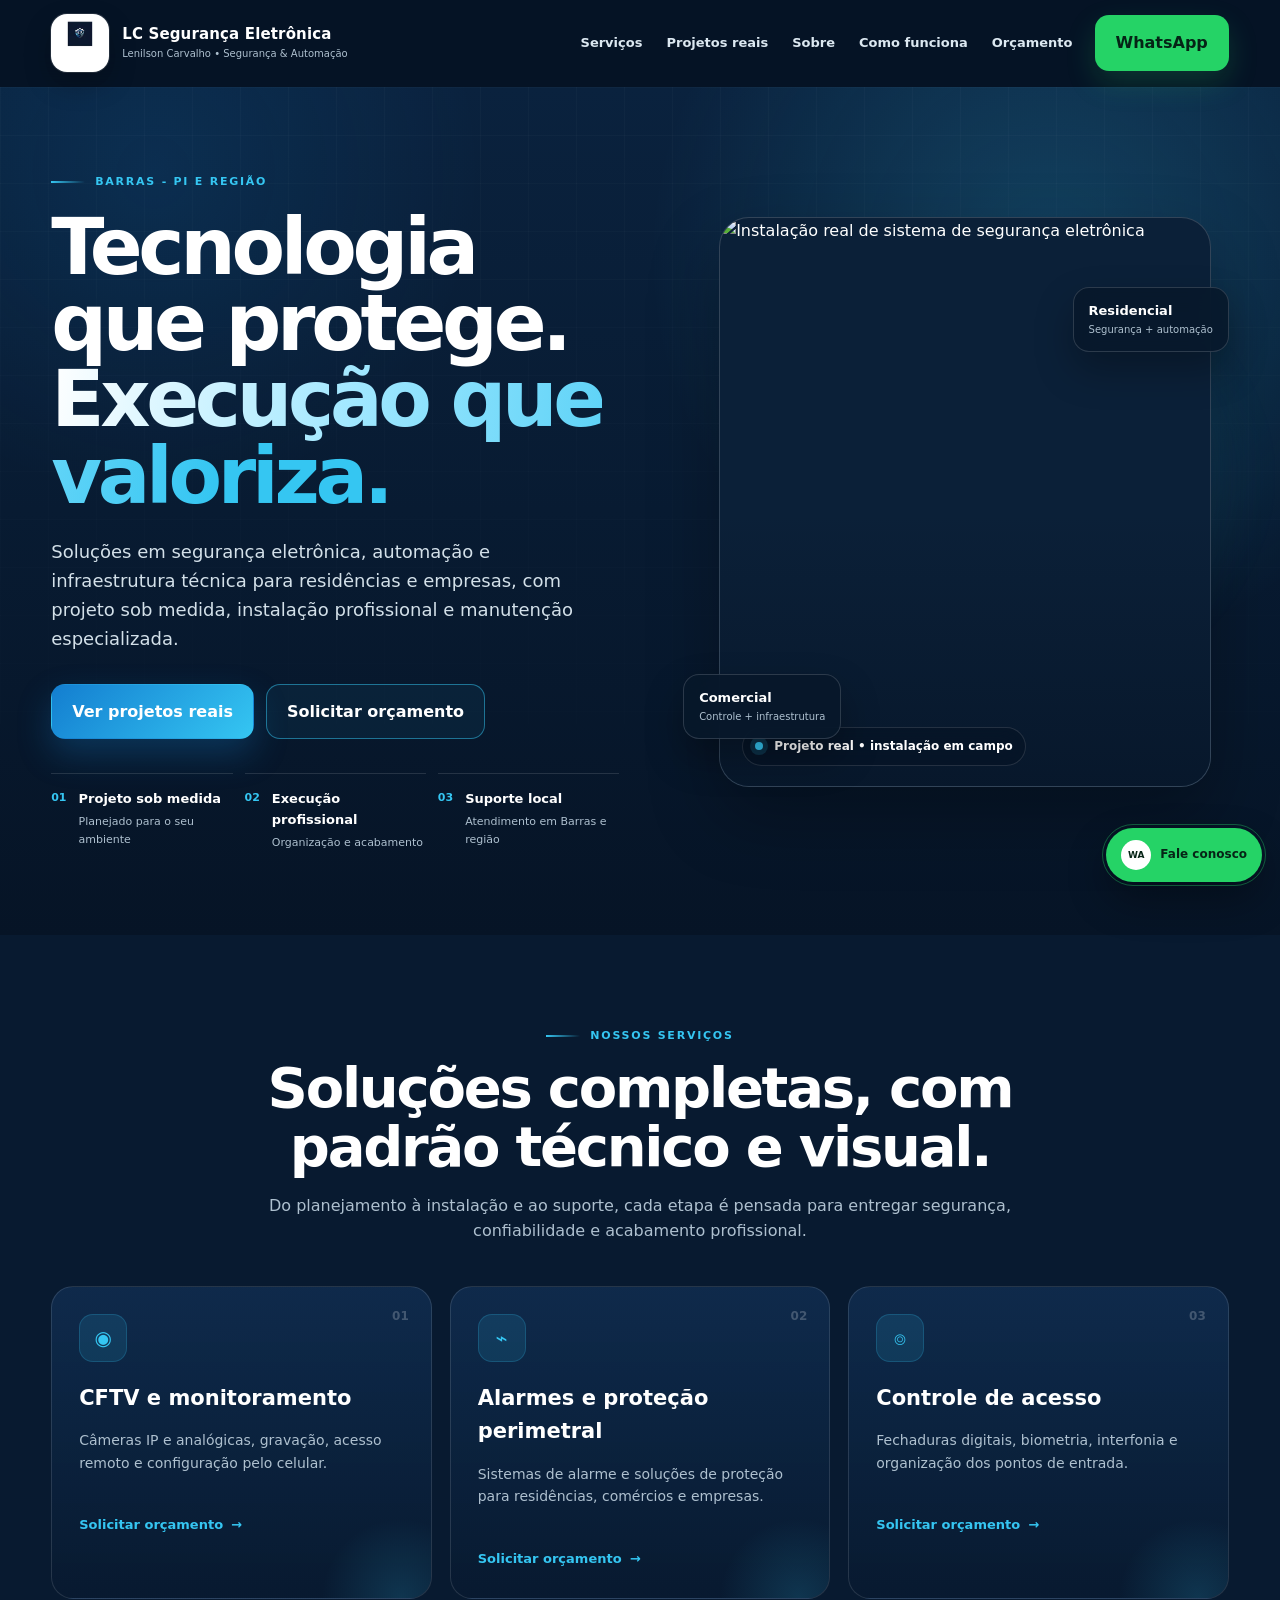
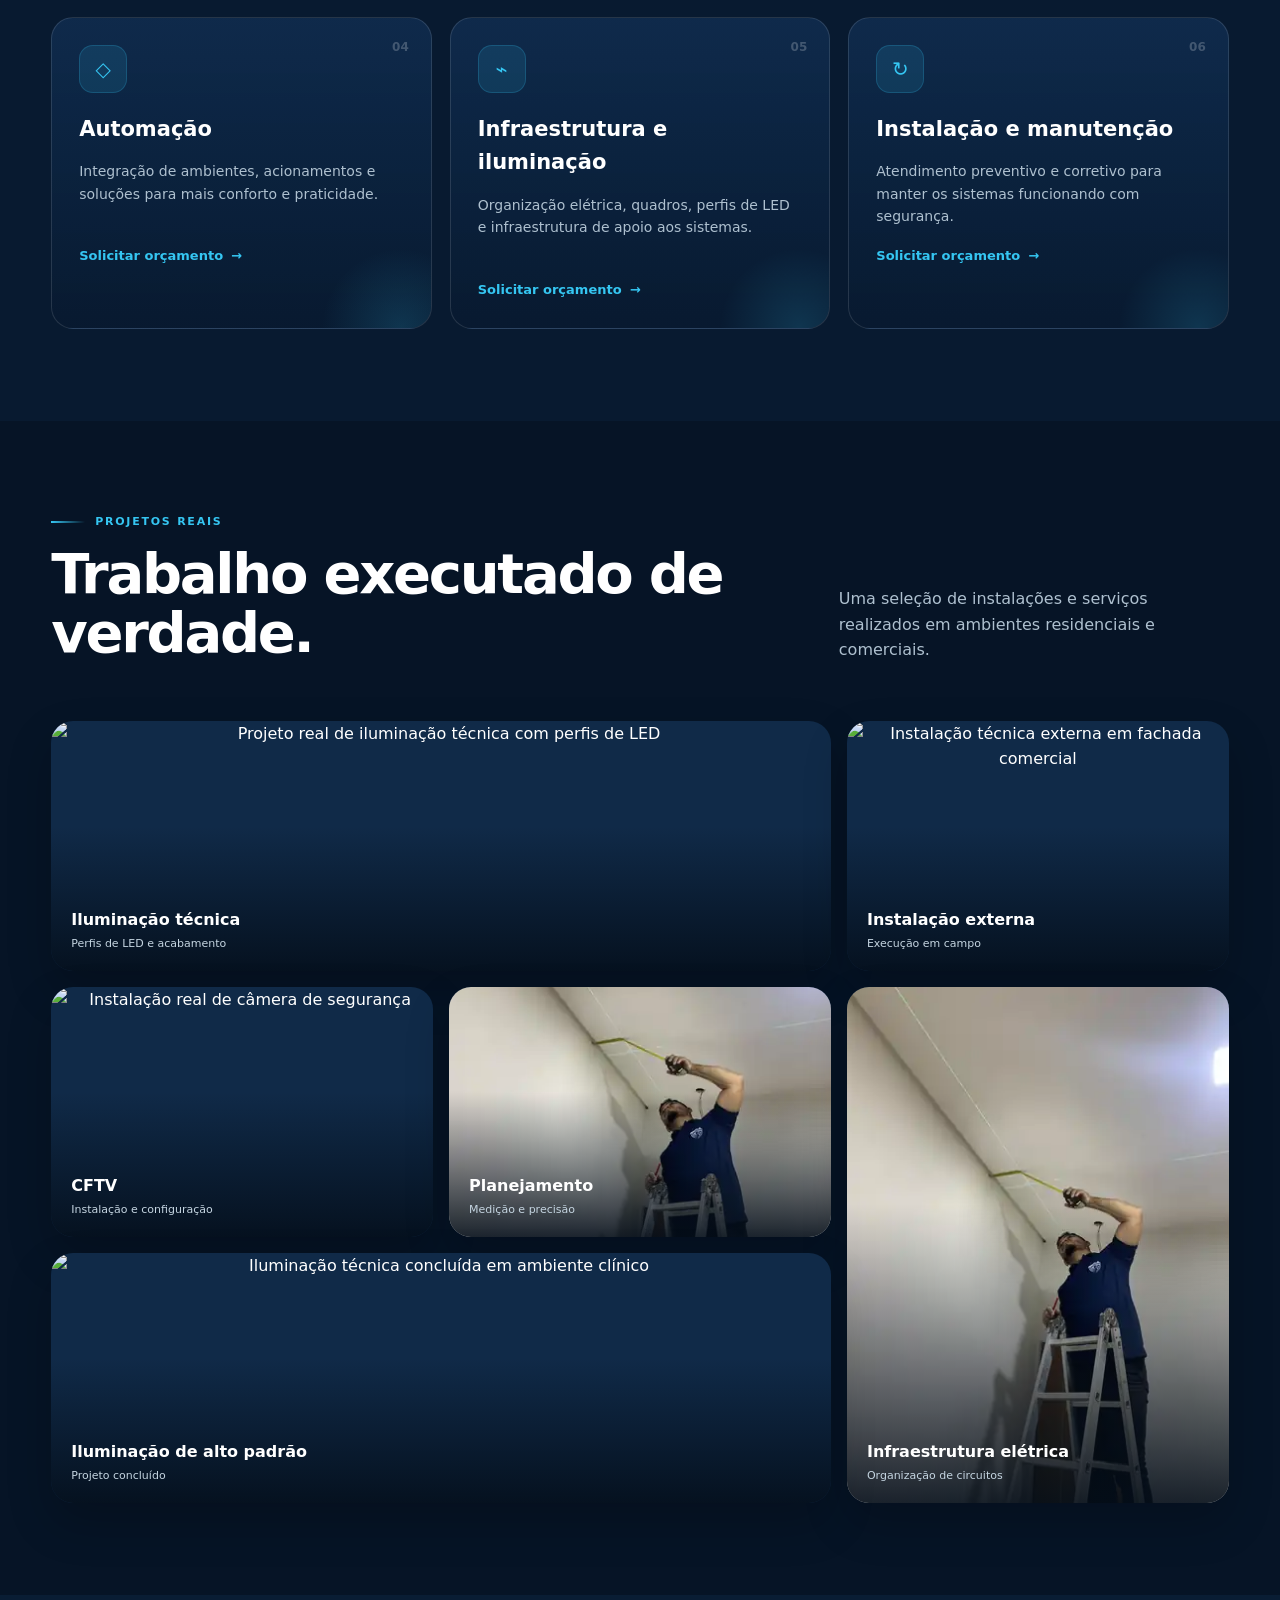
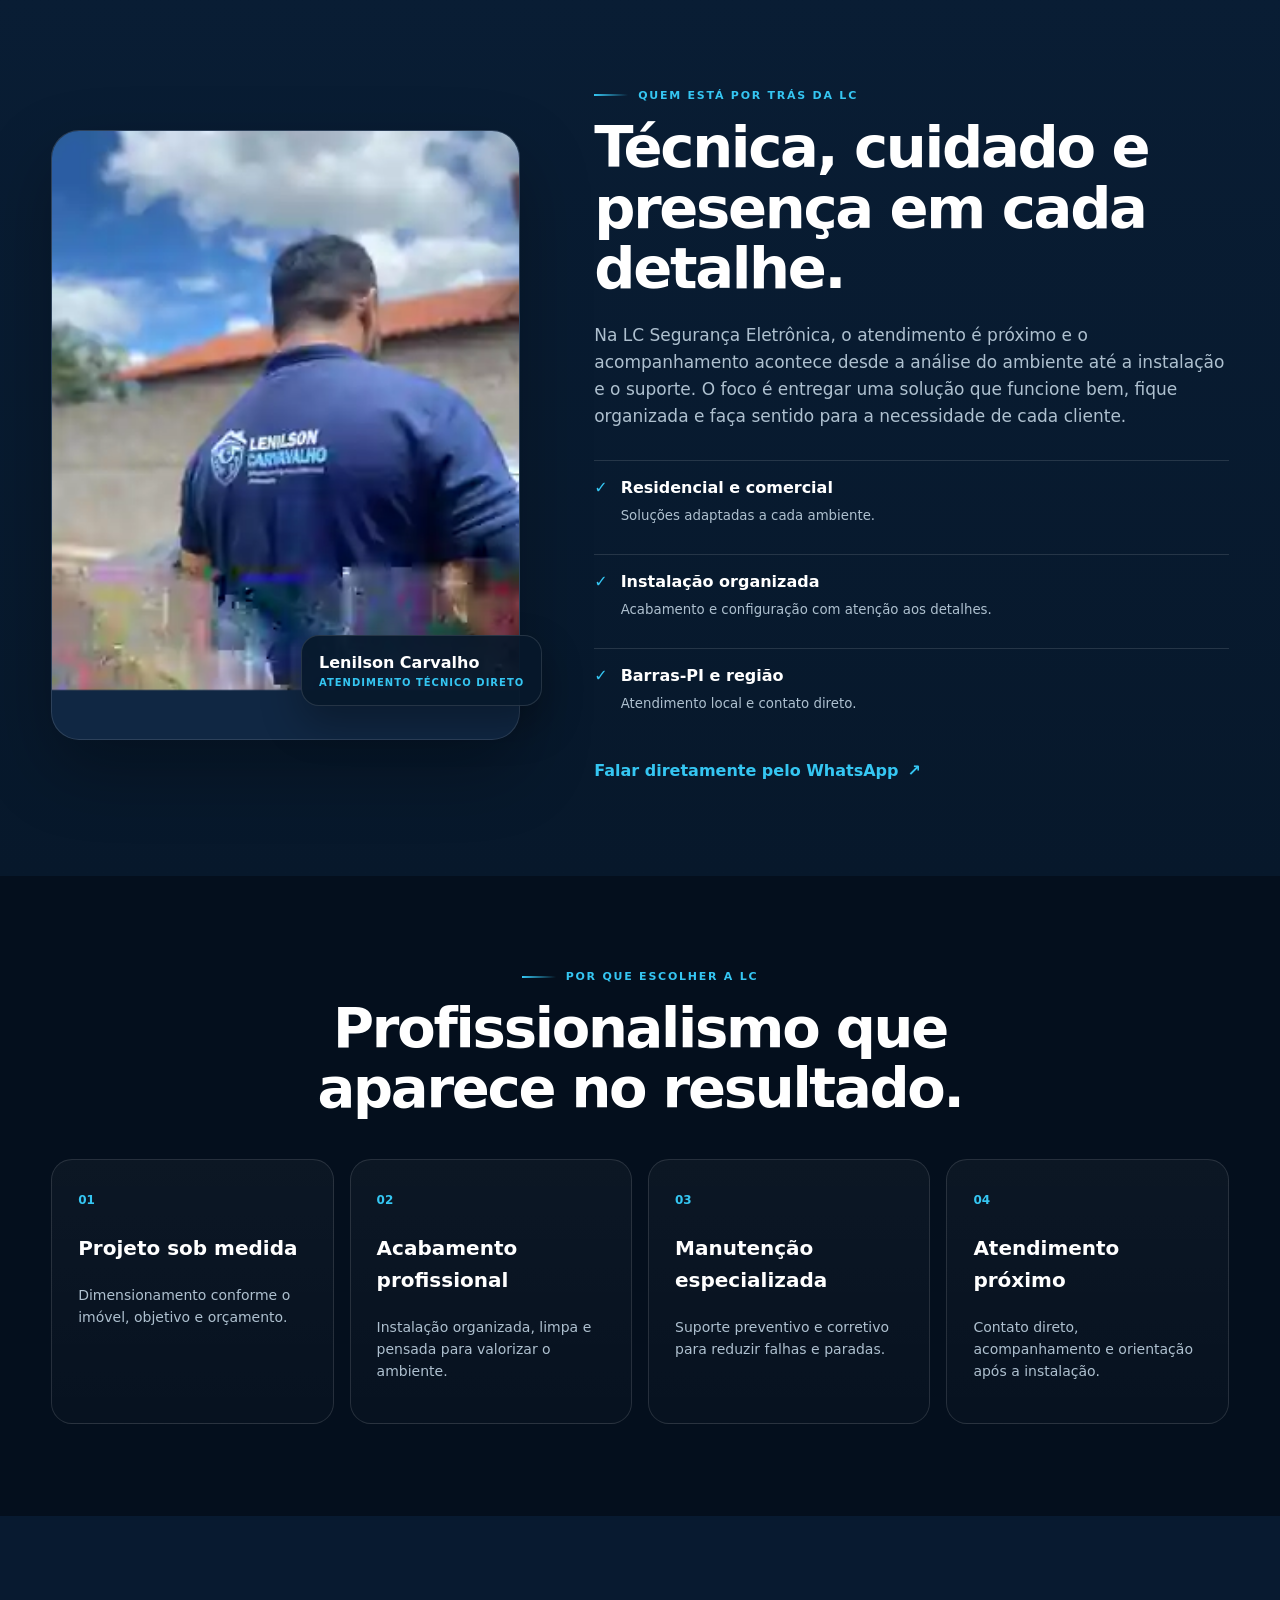
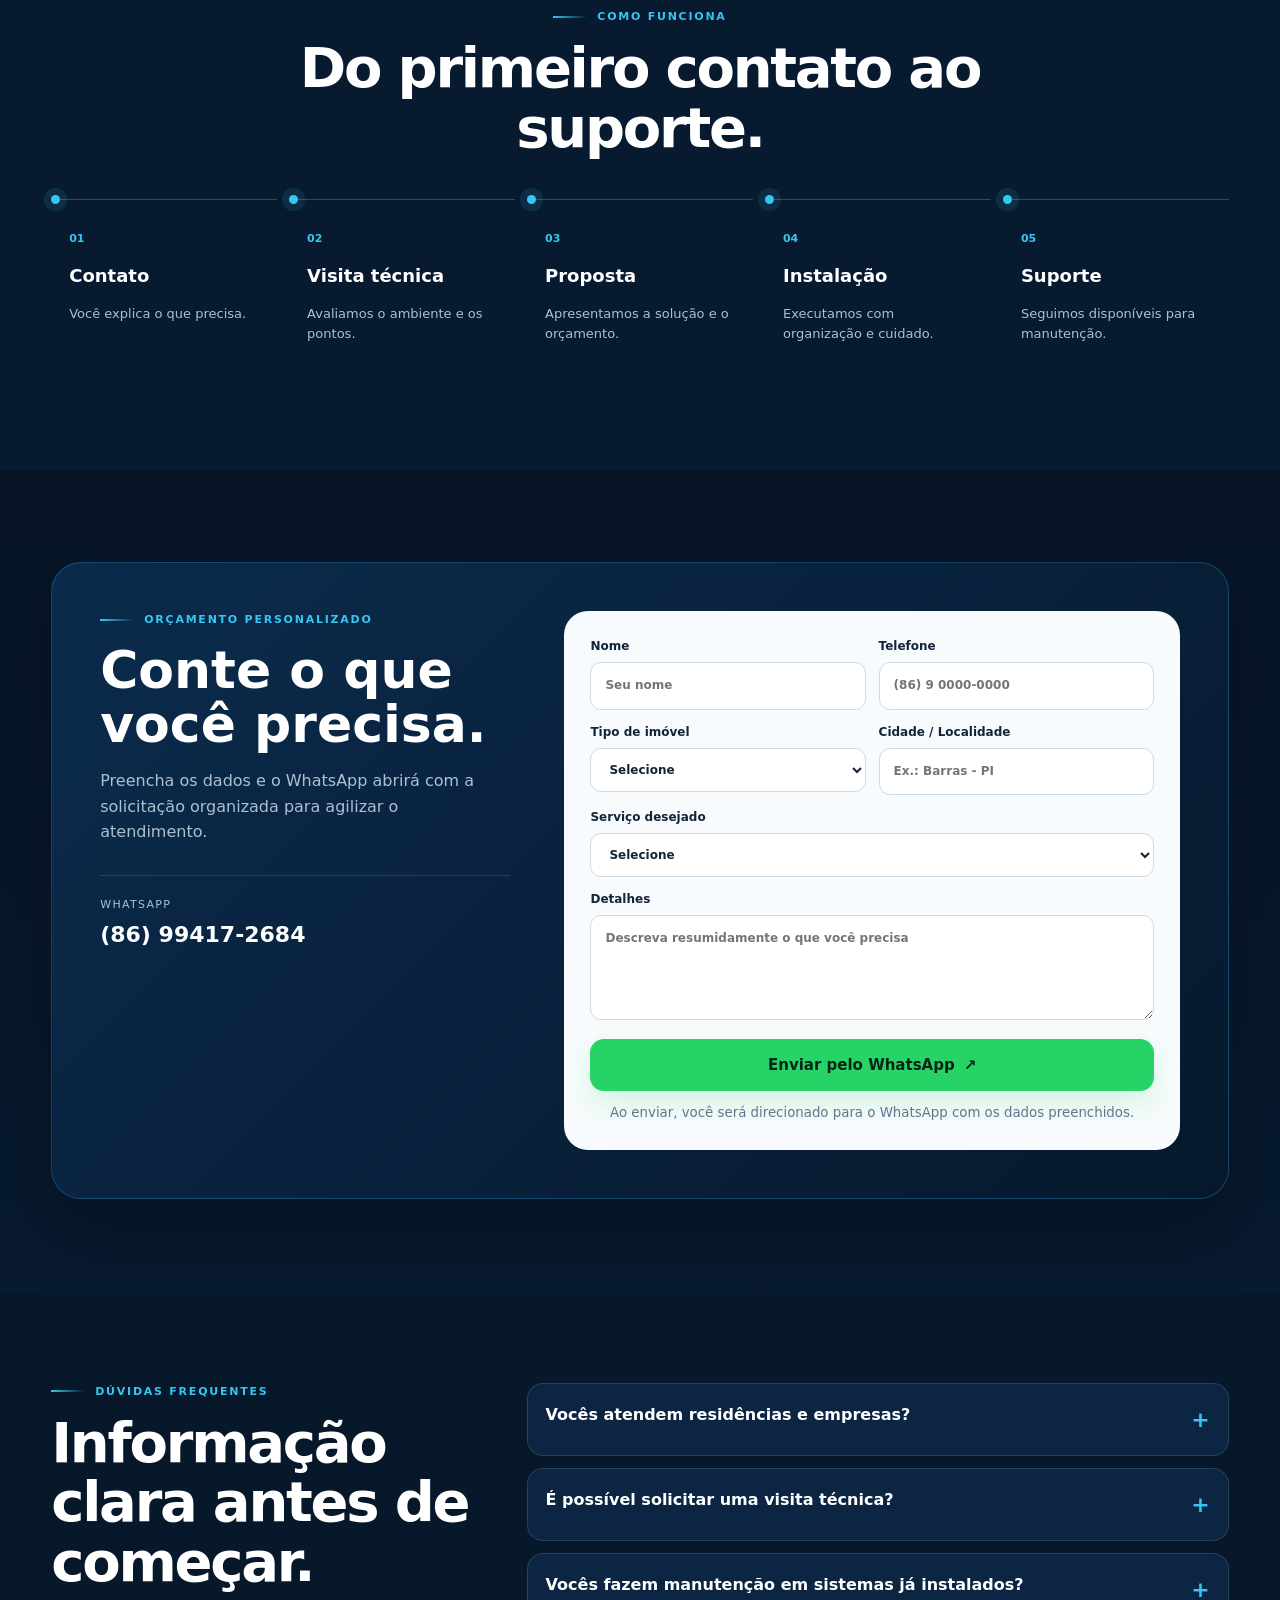
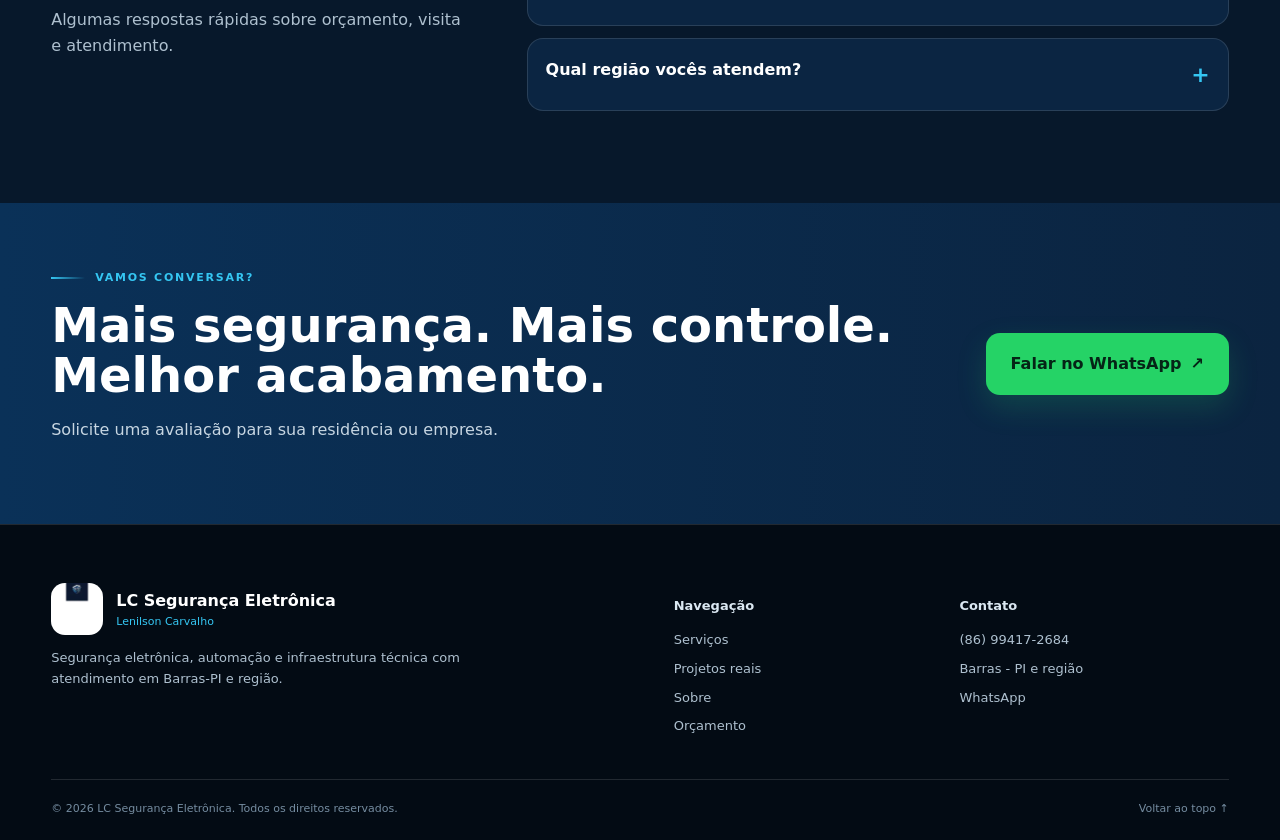
==== commit bd9ba500: "fix: estabiliza carregamento das imagens reais" ====
--- a/index.html
+++ b/index.html
@@ -33,31 +33,231 @@
 </head>
 <body>
   <a class="skip-link" href="#conteudo">Ir para o conteúdo</a>
+
   <header class="site-header" id="topo">
     <div class="container header-inner">
       <a class="brand" href="#inicio" aria-label="LC Segurança Eletrônica - início">
         <span class="brand-mark"><img data-img="logoSymbol" alt="Símbolo LC Segurança Eletrônica"></span>
         <span class="brand-name"><strong>LC Segurança Eletrônica</strong><small>Lenilson Carvalho • Segurança & Automação</small></span>
       </a>
-      <button class="menu-button" type="button" aria-label="Abrir menu" aria-expanded="false" aria-controls="mainNav"><span></span><span></span><span></span></button>
-      <nav class="main-nav" id="mainNav" aria-label="Navegação principal"><a href="#servicos">Serviços</a><a href="#projetos">Projetos reais</a><a href="#sobre">Sobre</a><a href="#processo">Como funciona</a><a href="#orcamento">Orçamento</a></nav>
+
+      <button class="menu-button" type="button" aria-label="Abrir menu" aria-expanded="false" aria-controls="mainNav">
+        <span></span><span></span><span></span>
+      </button>
+
+      <nav class="main-nav" id="mainNav" aria-label="Navegação principal">
+        <a href="#servicos">Serviços</a>
+        <a href="#projetos">Projetos reais</a>
+        <a href="#sobre">Sobre</a>
+        <a href="#processo">Como funciona</a>
+        <a href="#orcamento">Orçamento</a>
+      </nav>
+
       <a class="btn btn-whatsapp header-whatsapp" data-whatsapp href="#">WhatsApp</a>
     </div>
   </header>
+
   <main id="conteudo">
-    <section class="hero" id="inicio"><div class="hero-grid container"><div class="hero-copy reveal"><div class="kicker"><span></span>Barras - PI e região</div><h1>Tecnologia que protege.<br><strong>Execução que valoriza.</strong></h1><p class="hero-lead">Soluções em segurança eletrônica, automação e infraestrutura técnica para residências e empresas, com projeto sob medida, instalação profissional e manutenção especializada.</p><div class="hero-actions"><a class="btn btn-primary" href="#projetos">Ver projetos reais</a><a class="btn btn-ghost" data-whatsapp href="#">Solicitar orçamento</a></div><div class="hero-trust" aria-label="Diferenciais principais"><div><span class="trust-icon">01</span><p><strong>Projeto sob medida</strong><small>Planejado para o seu ambiente</small></p></div><div><span class="trust-icon">02</span><p><strong>Execução profissional</strong><small>Organização e acabamento</small></p></div><div><span class="trust-icon">03</span><p><strong>Suporte local</strong><small>Atendimento em Barras e região</small></p></div></div></div><div class="hero-visual reveal" data-delay="120"><div class="visual-glow"></div><figure class="hero-photo"><img data-img="hero" alt="Instalação real de sistema de segurança eletrônica" width="960" height="1200" fetchpriority="high"><figcaption><span class="live-dot"></span> Projeto real • instalação em campo</figcaption></figure><div class="hero-badge badge-top"><b>Residencial</b><span>Segurança + automação</span></div><div class="hero-badge badge-bottom"><b>Comercial</b><span>Controle + infraestrutura</span></div></div></div></section>
-    <section class="section section-soft" id="servicos"><div class="container"><div class="section-heading reveal"><div class="kicker"><span></span>Nossos serviços</div><h2>Soluções completas, com padrão técnico e visual.</h2><p>Do planejamento à instalação e ao suporte, cada etapa é pensada para entregar segurança, confiabilidade e acabamento profissional.</p></div><div class="service-grid"><article class="service-card reveal"><span class="service-number">01</span><div class="service-icon">◉</div><h3>CFTV e monitoramento</h3><p>Câmeras IP e analógicas, gravação, acesso remoto e configuração pelo celular.</p><a data-service="CFTV e monitoramento" href="#">Solicitar orçamento <span>→</span></a></article><article class="service-card reveal" data-delay="70"><span class="service-number">02</span><div class="service-icon">⌁</div><h3>Alarmes e proteção perimetral</h3><p>Sistemas de alarme e soluções de proteção para residências, comércios e empresas.</p><a data-service="Alarmes e proteção perimetral" href="#">Solicitar orçamento <span>→</span></a></article><article class="service-card reveal" data-delay="140"><span class="service-number">03</span><div class="service-icon">⌾</div><h3>Controle de acesso</h3><p>Fechaduras digitais, biometria, interfonia e organização dos pontos de entrada.</p><a data-service="Controle de acesso" href="#">Solicitar orçamento <span>→</span></a></article><article class="service-card reveal"><span class="service-number">04</span><div class="service-icon">◇</div><h3>Automação</h3><p>Integração de ambientes, acionamentos e soluções para mais conforto e praticidade.</p><a data-service="Automação residencial ou comercial" href="#">Solicitar orçamento <span>→</span></a></article><article class="service-card reveal" data-delay="70"><span class="service-number">05</span><div class="service-icon">⌁</div><h3>Infraestrutura e iluminação</h3><p>Organização elétrica, quadros, perfis de LED e infraestrutura de apoio aos sistemas.</p><a data-service="Infraestrutura elétrica e iluminação" href="#">Solicitar orçamento <span>→</span></a></article><article class="service-card reveal" data-delay="140"><span class="service-number">06</span><div class="service-icon">↻</div><h3>Instalação e manutenção</h3><p>Atendimento preventivo e corretivo para manter os sistemas funcionando com segurança.</p><a data-service="Instalação ou manutenção" href="#">Solicitar orçamento <span>→</span></a></article></div></div></section>
-    <section class="section projects" id="projetos"><div class="container"><div class="section-heading section-heading-row reveal"><div><div class="kicker"><span></span>Projetos reais</div><h2>Trabalho executado de verdade.</h2></div><p>Uma seleção de instalações e serviços realizados em ambientes residenciais e comerciais.</p></div><div class="gallery-grid"><button class="gallery-item gallery-wide reveal" data-full="lighting" data-caption="Iluminação técnica com perfis de LED"><img data-img="lighting" alt="Projeto real de iluminação técnica com perfis de LED" loading="lazy"><span class="gallery-label"><b>Iluminação técnica</b><small>Perfis de LED e acabamento</small></span></button><button class="gallery-item reveal" data-delay="60" data-full="external" data-caption="Instalação externa em ambiente comercial"><img data-img="external" alt="Instalação técnica externa em fachada comercial" loading="lazy"><span class="gallery-label"><b>Instalação externa</b><small>Execução em campo</small></span></button><button class="gallery-item reveal" data-delay="120" data-full="hero" data-caption="Instalação de CFTV e segurança eletrônica"><img data-img="hero" alt="Instalação real de câmera de segurança" loading="lazy"><span class="gallery-label"><b>CFTV</b><small>Instalação e configuração</small></span></button><button class="gallery-item reveal" data-full="about" data-caption="Medição e planejamento técnico"><img data-img="about" alt="Medição técnica para instalação" loading="lazy"><span class="gallery-label"><b>Planejamento</b><small>Medição e precisão</small></span></button><button class="gallery-item gallery-tall reveal" data-delay="60" data-full="electrical" data-caption="Infraestrutura elétrica e organização de circuitos"><img data-img="electrical" alt="Execução real de infraestrutura elétrica" loading="lazy"><span class="gallery-label"><b>Infraestrutura elétrica</b><small>Organização de circuitos</small></span></button><button class="gallery-item gallery-wide reveal" data-delay="60" data-full="clinic" data-caption="Iluminação técnica em ambiente clínico"><img data-img="clinic" alt="Iluminação técnica concluída em ambiente clínico" loading="lazy"><span class="gallery-label"><b>Iluminação de alto padrão</b><small>Projeto concluído</small></span></button></div></div></section>
-    <section class="section about-section" id="sobre"><div class="container about-grid"><div class="about-photo reveal"><div class="about-photo-frame"><img data-img="personal" alt="Lenilson Carvalho, profissional da LC Segurança Eletrônica" loading="lazy"></div><div class="about-signature"><span>Lenilson Carvalho</span><strong>atendimento técnico direto</strong></div></div><div class="about-copy reveal" data-delay="100"><div class="kicker"><span></span>Quem está por trás da LC</div><h2>Técnica, cuidado e presença em cada detalhe.</h2><p>Na LC Segurança Eletrônica, o atendimento é próximo e o acompanhamento acontece desde a análise do ambiente até a instalação e o suporte. O foco é entregar uma solução que funcione bem, fique organizada e faça sentido para a necessidade de cada cliente.</p><div class="about-list"><div><span>✓</span><p><b>Residencial e comercial</b><small>Soluções adaptadas a cada ambiente.</small></p></div><div><span>✓</span><p><b>Instalação organizada</b><small>Acabamento e configuração com atenção aos detalhes.</small></p></div><div><span>✓</span><p><b>Barras-PI e região</b><small>Atendimento local e contato direto.</small></p></div></div><a class="text-link" data-whatsapp href="#">Falar diretamente pelo WhatsApp <span>↗</span></a></div></div></section>
-    <section class="section section-dark" id="diferenciais"><div class="container"><div class="section-heading reveal"><div class="kicker"><span></span>Por que escolher a LC</div><h2>Profissionalismo que aparece no resultado.</h2></div><div class="feature-grid"><article class="feature-card reveal"><span>01</span><h3>Projeto sob medida</h3><p>Dimensionamento conforme o imóvel, objetivo e orçamento.</p></article><article class="feature-card reveal" data-delay="70"><span>02</span><h3>Acabamento profissional</h3><p>Instalação organizada, limpa e pensada para valorizar o ambiente.</p></article><article class="feature-card reveal" data-delay="140"><span>03</span><h3>Manutenção especializada</h3><p>Suporte preventivo e corretivo para reduzir falhas e paradas.</p></article><article class="feature-card reveal" data-delay="210"><span>04</span><h3>Atendimento próximo</h3><p>Contato direto, acompanhamento e orientação após a instalação.</p></article></div></div></section>
-    <section class="section process-section" id="processo"><div class="container"><div class="section-heading reveal"><div class="kicker"><span></span>Como funciona</div><h2>Do primeiro contato ao suporte.</h2></div><div class="process-line"><article class="process-step reveal"><span>01</span><h3>Contato</h3><p>Você explica o que precisa.</p></article><article class="process-step reveal" data-delay="60"><span>02</span><h3>Visita técnica</h3><p>Avaliamos o ambiente e os pontos.</p></article><article class="process-step reveal" data-delay="120"><span>03</span><h3>Proposta</h3><p>Apresentamos a solução e o orçamento.</p></article><article class="process-step reveal" data-delay="180"><span>04</span><h3>Instalação</h3><p>Executamos com organização e cuidado.</p></article><article class="process-step reveal" data-delay="240"><span>05</span><h3>Suporte</h3><p>Seguimos disponíveis para manutenção.</p></article></div></div></section>
-    <section class="section quote-section" id="orcamento"><div class="container quote-shell reveal"><div class="quote-copy"><div class="kicker"><span></span>Orçamento personalizado</div><h2>Conte o que você precisa.</h2><p>Preencha os dados e o WhatsApp abrirá com a solicitação organizada para agilizar o atendimento.</p><div class="quote-contact"><span>WhatsApp</span><a href="https://wa.me/5586994172684" target="_blank" rel="noopener">(86) 99417-2684</a></div></div><form class="quote-form" id="quoteForm"><div class="form-row"><label>Nome<input name="nome" autocomplete="name" required placeholder="Seu nome"></label><label>Telefone<input name="telefone" autocomplete="tel" required inputmode="tel" placeholder="(86) 9 0000-0000"></label></div><div class="form-row"><label>Tipo de imóvel<select name="tipo" required><option value="">Selecione</option><option>Residencial</option><option>Comercial</option><option>Condomínio</option><option>Outro</option></select></label><label>Cidade / Localidade<input name="cidade" required placeholder="Ex.: Barras - PI"></label></div><label>Serviço desejado<select name="servico" required><option value="">Selecione</option><option>CFTV / Câmeras</option><option>Alarmes / Proteção perimetral</option><option>Controle de acesso</option><option>Automação</option><option>Infraestrutura elétrica / Iluminação</option><option>Instalação</option><option>Manutenção</option><option>Outro</option></select></label><label>Detalhes<textarea name="detalhes" rows="4" placeholder="Descreva resumidamente o que você precisa"></textarea></label><button class="btn btn-whatsapp btn-full" type="submit">Enviar pelo WhatsApp <span>↗</span></button><small class="form-note">Ao enviar, você será direcionado para o WhatsApp com os dados preenchidos.</small></form></div></section>
-    <section class="section faq-section" id="faq"><div class="container faq-grid"><div class="section-heading reveal"><div class="kicker"><span></span>Dúvidas frequentes</div><h2>Informação clara antes de começar.</h2><p>Algumas respostas rápidas sobre orçamento, visita e atendimento.</p></div><div class="faq-list reveal" data-delay="80"><details><summary>Vocês atendem residências e empresas?<span>+</span></summary><p>Sim. Os projetos podem ser dimensionados para ambientes residenciais e comerciais, de acordo com a necessidade de cada local.</p></details><details><summary>É possível solicitar uma visita técnica?<span>+</span></summary><p>Sim. Entre em contato pelo WhatsApp para informar o serviço e combinar a disponibilidade para avaliação do local.</p></details><details><summary>Vocês fazem manutenção em sistemas já instalados?<span>+</span></summary><p>Sim. O atendimento inclui manutenção preventiva e corretiva, conforme avaliação do equipamento e da instalação existente.</p></details><details><summary>Qual região vocês atendem?<span>+</span></summary><p>O atendimento é realizado em Barras-PI e região. Para confirmar sua localidade, basta enviar uma mensagem pelo WhatsApp.</p></details></div></div></section>
-    <section class="final-cta"><div class="container final-cta-inner reveal"><div><div class="kicker"><span></span>Vamos conversar?</div><h2>Mais segurança. Mais controle. Melhor acabamento.</h2><p>Solicite uma avaliação para sua residência ou empresa.</p></div><a class="btn btn-whatsapp btn-large" data-whatsapp href="#">Falar no WhatsApp <span>↗</span></a></div></section>
+    <section class="hero" id="inicio">
+      <div class="hero-grid container">
+        <div class="hero-copy reveal">
+          <div class="kicker"><span></span>Barras - PI e região</div>
+          <h1>Tecnologia que protege.<br><strong>Execução que valoriza.</strong></h1>
+          <p class="hero-lead">Soluções em segurança eletrônica, automação e infraestrutura técnica para residências e empresas, com projeto sob medida, instalação profissional e manutenção especializada.</p>
+
+          <div class="hero-actions">
+            <a class="btn btn-primary" href="#projetos">Ver projetos reais</a>
+            <a class="btn btn-ghost" data-whatsapp href="#">Solicitar orçamento</a>
+          </div>
+
+          <div class="hero-trust" aria-label="Diferenciais principais">
+            <div><span class="trust-icon">01</span><p><strong>Projeto sob medida</strong><small>Planejado para o seu ambiente</small></p></div>
+            <div><span class="trust-icon">02</span><p><strong>Execução profissional</strong><small>Organização e acabamento</small></p></div>
+            <div><span class="trust-icon">03</span><p><strong>Suporte local</strong><small>Atendimento em Barras e região</small></p></div>
+          </div>
+        </div>
+
+        <div class="hero-visual reveal" data-delay="120">
+          <div class="visual-glow"></div>
+          <figure class="hero-photo">
+            <img data-img="hero" alt="Instalação real de sistema de segurança eletrônica" width="960" height="1200" fetchpriority="high">
+            <figcaption><span class="live-dot"></span> Projeto real • instalação em campo</figcaption>
+          </figure>
+          <div class="hero-badge badge-top"><b>Residencial</b><span>Segurança + automação</span></div>
+          <div class="hero-badge badge-bottom"><b>Comercial</b><span>Controle + infraestrutura</span></div>
+        </div>
+      </div>
+    </section>
+
+    <section class="section section-soft" id="servicos">
+      <div class="container">
+        <div class="section-heading reveal">
+          <div class="kicker"><span></span>Nossos serviços</div>
+          <h2>Soluções completas, com padrão técnico e visual.</h2>
+          <p>Do planejamento à instalação e ao suporte, cada etapa é pensada para entregar segurança, confiabilidade e acabamento profissional.</p>
+        </div>
+
+        <div class="service-grid">
+          <article class="service-card reveal">
+            <span class="service-number">01</span><div class="service-icon">◉</div><h3>CFTV e monitoramento</h3><p>Câmeras IP e analógicas, gravação, acesso remoto e configuração pelo celular.</p><a data-service="CFTV e monitoramento" href="#">Solicitar orçamento <span>→</span></a>
+          </article>
+          <article class="service-card reveal" data-delay="70">
+            <span class="service-number">02</span><div class="service-icon">⌁</div><h3>Alarmes e proteção perimetral</h3><p>Sistemas de alarme e soluções de proteção para residências, comércios e empresas.</p><a data-service="Alarmes e proteção perimetral" href="#">Solicitar orçamento <span>→</span></a>
+          </article>
+          <article class="service-card reveal" data-delay="140">
+            <span class="service-number">03</span><div class="service-icon">⌾</div><h3>Controle de acesso</h3><p>Fechaduras digitais, biometria, interfonia e organização dos pontos de entrada.</p><a data-service="Controle de acesso" href="#">Solicitar orçamento <span>→</span></a>
+          </article>
+          <article class="service-card reveal">
+            <span class="service-number">04</span><div class="service-icon">◇</div><h3>Automação</h3><p>Integração de ambientes, acionamentos e soluções para mais conforto e praticidade.</p><a data-service="Automação residencial ou comercial" href="#">Solicitar orçamento <span>→</span></a>
+          </article>
+          <article class="service-card reveal" data-delay="70">
+            <span class="service-number">05</span><div class="service-icon">⌁</div><h3>Infraestrutura e iluminação</h3><p>Organização elétrica, quadros, perfis de LED e infraestrutura de apoio aos sistemas.</p><a data-service="Infraestrutura elétrica e iluminação" href="#">Solicitar orçamento <span>→</span></a>
+          </article>
+          <article class="service-card reveal" data-delay="140">
+            <span class="service-number">06</span><div class="service-icon">↻</div><h3>Instalação e manutenção</h3><p>Atendimento preventivo e corretivo para manter os sistemas funcionando com segurança.</p><a data-service="Instalação ou manutenção" href="#">Solicitar orçamento <span>→</span></a>
+          </article>
+        </div>
+      </div>
+    </section>
+
+    <section class="section projects" id="projetos">
+      <div class="container">
+        <div class="section-heading section-heading-row reveal">
+          <div><div class="kicker"><span></span>Projetos reais</div><h2>Trabalho executado de verdade.</h2></div>
+          <p>Uma seleção de instalações e serviços realizados em ambientes residenciais e comerciais.</p>
+        </div>
+
+        <div class="gallery-grid">
+          <button class="gallery-item gallery-wide reveal" data-full="lighting" data-caption="Iluminação técnica com perfis de LED">
+            <img data-img="lighting" alt="Projeto real de iluminação técnica com perfis de LED" loading="lazy"><span class="gallery-label"><b>Iluminação técnica</b><small>Perfis de LED e acabamento</small></span>
+          </button>
+          <button class="gallery-item reveal" data-delay="60" data-full="external" data-caption="Instalação externa em ambiente comercial">
+            <img data-img="external" alt="Instalação técnica externa em fachada comercial" loading="lazy"><span class="gallery-label"><b>Instalação externa</b><small>Execução em campo</small></span>
+          </button>
+          <button class="gallery-item reveal" data-delay="120" data-full="hero" data-caption="Instalação de CFTV e segurança eletrônica">
+            <img data-img="hero" alt="Instalação real de câmera de segurança" loading="lazy"><span class="gallery-label"><b>CFTV</b><small>Instalação e configuração</small></span>
+          </button>
+          <button class="gallery-item reveal" data-full="about" data-caption="Medição e planejamento técnico">
+            <img data-img="about" alt="Medição técnica para instalação" loading="lazy"><span class="gallery-label"><b>Planejamento</b><small>Medição e precisão</small></span>
+          </button>
+          <button class="gallery-item gallery-tall reveal" data-delay="60" data-full="electrical" data-caption="Infraestrutura elétrica e organização de circuitos">
+            <img data-img="electrical" alt="Execução real de infraestrutura elétrica" loading="lazy"><span class="gallery-label"><b>Infraestrutura elétrica</b><small>Organização de circuitos</small></span>
+          </button>
+          <button class="gallery-item gallery-wide reveal" data-delay="60" data-full="clinic" data-caption="Iluminação técnica em ambiente clínico">
+            <img data-img="clinic" alt="Iluminação técnica concluída em ambiente clínico" loading="lazy"><span class="gallery-label"><b>Iluminação de alto padrão</b><small>Projeto concluído</small></span>
+          </button>
+        </div>
+      </div>
+    </section>
+
+    <section class="section about-section" id="sobre">
+      <div class="container about-grid">
+        <div class="about-photo reveal">
+          <div class="about-photo-frame"><img data-img="personal" alt="Lenilson Carvalho, profissional da LC Segurança Eletrônica" loading="lazy"></div>
+          <div class="about-signature"><span>Lenilson Carvalho</span><strong>atendimento técnico direto</strong></div>
+        </div>
+        <div class="about-copy reveal" data-delay="100">
+          <div class="kicker"><span></span>Quem está por trás da LC</div>
+          <h2>Técnica, cuidado e presença em cada detalhe.</h2>
+          <p>Na LC Segurança Eletrônica, o atendimento é próximo e o acompanhamento acontece desde a análise do ambiente até a instalação e o suporte. O foco é entregar uma solução que funcione bem, fique organizada e faça sentido para a necessidade de cada cliente.</p>
+          <div class="about-list">
+            <div><span>✓</span><p><b>Residencial e comercial</b><small>Soluções adaptadas a cada ambiente.</small></p></div>
+            <div><span>✓</span><p><b>Instalação organizada</b><small>Acabamento e configuração com atenção aos detalhes.</small></p></div>
+            <div><span>✓</span><p><b>Barras-PI e região</b><small>Atendimento local e contato direto.</small></p></div>
+          </div>
+          <a class="text-link" data-whatsapp href="#">Falar diretamente pelo WhatsApp <span>↗</span></a>
+        </div>
+      </div>
+    </section>
+
+    <section class="section section-dark" id="diferenciais">
+      <div class="container">
+        <div class="section-heading reveal"><div class="kicker"><span></span>Por que escolher a LC</div><h2>Profissionalismo que aparece no resultado.</h2></div>
+        <div class="feature-grid">
+          <article class="feature-card reveal"><span>01</span><h3>Projeto sob medida</h3><p>Dimensionamento conforme o imóvel, objetivo e orçamento.</p></article>
+          <article class="feature-card reveal" data-delay="70"><span>02</span><h3>Acabamento profissional</h3><p>Instalação organizada, limpa e pensada para valorizar o ambiente.</p></article>
+          <article class="feature-card reveal" data-delay="140"><span>03</span><h3>Manutenção especializada</h3><p>Suporte preventivo e corretivo para reduzir falhas e paradas.</p></article>
+          <article class="feature-card reveal" data-delay="210"><span>04</span><h3>Atendimento próximo</h3><p>Contato direto, acompanhamento e orientação após a instalação.</p></article>
+        </div>
+      </div>
+    </section>
+
+    <section class="section process-section" id="processo">
+      <div class="container">
+        <div class="section-heading reveal"><div class="kicker"><span></span>Como funciona</div><h2>Do primeiro contato ao suporte.</h2></div>
+        <div class="process-line">
+          <article class="process-step reveal"><span>01</span><h3>Contato</h3><p>Você explica o que precisa.</p></article>
+          <article class="process-step reveal" data-delay="60"><span>02</span><h3>Visita técnica</h3><p>Avaliamos o ambiente e os pontos.</p></article>
+          <article class="process-step reveal" data-delay="120"><span>03</span><h3>Proposta</h3><p>Apresentamos a solução e o orçamento.</p></article>
+          <article class="process-step reveal" data-delay="180"><span>04</span><h3>Instalação</h3><p>Executamos com organização e cuidado.</p></article>
+          <article class="process-step reveal" data-delay="240"><span>05</span><h3>Suporte</h3><p>Seguimos disponíveis para manutenção.</p></article>
+        </div>
+      </div>
+    </section>
+
+    <section class="section quote-section" id="orcamento">
+      <div class="container quote-shell reveal">
+        <div class="quote-copy">
+          <div class="kicker"><span></span>Orçamento personalizado</div>
+          <h2>Conte o que você precisa.</h2>
+          <p>Preencha os dados e o WhatsApp abrirá com a solicitação organizada para agilizar o atendimento.</p>
+          <div class="quote-contact"><span>WhatsApp</span><a href="https://wa.me/5586994172684" target="_blank" rel="noopener">(86) 99417-2684</a></div>
+        </div>
+
+        <form class="quote-form" id="quoteForm">
+          <div class="form-row">
+            <label>Nome<input name="nome" autocomplete="name" required placeholder="Seu nome"></label>
+            <label>Telefone<input name="telefone" autocomplete="tel" required inputmode="tel" placeholder="(86) 9 0000-0000"></label>
+          </div>
+          <div class="form-row">
+            <label>Tipo de imóvel<select name="tipo" required><option value="">Selecione</option><option>Residencial</option><option>Comercial</option><option>Condomínio</option><option>Outro</option></select></label>
+            <label>Cidade / Localidade<input name="cidade" required placeholder="Ex.: Barras - PI"></label>
+          </div>
+          <label>Serviço desejado<select name="servico" required><option value="">Selecione</option><option>CFTV / Câmeras</option><option>Alarmes / Proteção perimetral</option><option>Controle de acesso</option><option>Automação</option><option>Infraestrutura elétrica / Iluminação</option><option>Instalação</option><option>Manutenção</option><option>Outro</option></select></label>
+          <label>Detalhes<textarea name="detalhes" rows="4" placeholder="Descreva resumidamente o que você precisa"></textarea></label>
+          <button class="btn btn-whatsapp btn-full" type="submit">Enviar pelo WhatsApp <span>↗</span></button>
+          <small class="form-note">Ao enviar, você será direcionado para o WhatsApp com os dados preenchidos.</small>
+        </form>
+      </div>
+    </section>
+
+    <section class="section faq-section" id="faq">
+      <div class="container faq-grid">
+        <div class="section-heading reveal"><div class="kicker"><span></span>Dúvidas frequentes</div><h2>Informação clara antes de começar.</h2><p>Algumas respostas rápidas sobre orçamento, visita e atendimento.</p></div>
+        <div class="faq-list reveal" data-delay="80">
+          <details><summary>Vocês atendem residências e empresas?<span>+</span></summary><p>Sim. Os projetos podem ser dimensionados para ambientes residenciais e comerciais, de acordo com a necessidade de cada local.</p></details>
+          <details><summary>É possível solicitar uma visita técnica?<span>+</span></summary><p>Sim. Entre em contato pelo WhatsApp para informar o serviço e combinar a disponibilidade para avaliação do local.</p></details>
+          <details><summary>Vocês fazem manutenção em sistemas já instalados?<span>+</span></summary><p>Sim. O atendimento inclui manutenção preventiva e corretiva, conforme avaliação do equipamento e da instalação existente.</p></details>
+          <details><summary>Qual região vocês atendem?<span>+</span></summary><p>O atendimento é realizado em Barras-PI e região. Para confirmar sua localidade, basta enviar uma mensagem pelo WhatsApp.</p></details>
+        </div>
+      </div>
+    </section>
+
+    <section class="final-cta">
+      <div class="container final-cta-inner reveal">
+        <div><div class="kicker"><span></span>Vamos conversar?</div><h2>Mais segurança. Mais controle. Melhor acabamento.</h2><p>Solicite uma avaliação para sua residência ou empresa.</p></div>
+        <a class="btn btn-whatsapp btn-large" data-whatsapp href="#">Falar no WhatsApp <span>↗</span></a>
+      </div>
+    </section>
   </main>
-  <footer class="site-footer"><div class="container footer-grid"><div class="footer-brand"><div class="footer-logo"><img data-img="logoSymbol" alt="Símbolo LC Segurança Eletrônica" loading="lazy"><div><strong>LC Segurança Eletrônica</strong><span>Lenilson Carvalho</span></div></div><p>Segurança eletrônica, automação e infraestrutura técnica com atendimento em Barras-PI e região.</p></div><div><h3>Navegação</h3><a href="#servicos">Serviços</a><a href="#projetos">Projetos reais</a><a href="#sobre">Sobre</a><a href="#orcamento">Orçamento</a></div><div><h3>Contato</h3><a href="tel:+5586994172684">(86) 99417-2684</a><span>Barras - PI e região</span><a data-whatsapp href="#">WhatsApp</a></div></div><div class="container footer-bottom"><span>© 2026 LC Segurança Eletrônica. Todos os direitos reservados.</span><a href="#topo">Voltar ao topo ↑</a></div></footer>
+
+  <footer class="site-footer">
+    <div class="container footer-grid">
+      <div class="footer-brand"><div class="footer-logo"><img data-img="logoSymbol" alt="Símbolo LC Segurança Eletrônica" loading="lazy"><div><strong>LC Segurança Eletrônica</strong><span>Lenilson Carvalho</span></div></div><p>Segurança eletrônica, automação e infraestrutura técnica com atendimento em Barras-PI e região.</p></div>
+      <div><h3>Navegação</h3><a href="#servicos">Serviços</a><a href="#projetos">Projetos reais</a><a href="#sobre">Sobre</a><a href="#orcamento">Orçamento</a></div>
+      <div><h3>Contato</h3><a href="tel:+5586994172684">(86) 99417-2684</a><span>Barras - PI e região</span><a data-whatsapp href="#">WhatsApp</a></div>
+    </div>
+    <div class="container footer-bottom"><span>© 2026 LC Segurança Eletrônica. Todos os direitos reservados.</span><a href="#topo">Voltar ao topo ↑</a></div>
+  </footer>
+
   <a class="whatsapp-float" data-whatsapp href="#" aria-label="Falar no WhatsApp"><span class="wa-pulse" aria-hidden="true"></span><span class="wa-icon">WA</span><b>Fale conosco</b></a>
-  <dialog class="lightbox" id="lightbox" aria-label="Visualização de projeto"><button class="lightbox-close" type="button" aria-label="Fechar">×</button><img src="" alt=""><p></p></dialog>
+
+  <dialog class="lightbox" id="lightbox" aria-label="Visualização de projeto">
+    <button class="lightbox-close" type="button" aria-label="Fechar">×</button>
+    <img src="" alt="">
+    <p></p>
+  </dialog>
+
   <script src="assets-data.js" defer></script>
   <script src="script.js" defer></script>
 </body>
--- a/styles.css
+++ b/styles.css
@@ -0,0 +1 @@
+:root{--navy:#061426;--navy2:#0a203b;--navy3:#102d50;--cyan:#35c6f2;--blue:#168fe5;--green:#25d366;--white:#f7fbff;--muted:#aec0cf;--line:rgba(255,255,255,.12);--shadow:0 30px 70px rgba(0,0,0,.28);--radius:24px}*{box-sizing:border-box}html{scroll-behavior:smooth}body{margin:0;background:var(--navy);color:#fff;font-family:Inter,ui-sans-serif,system-ui,-apple-system,BlinkMacSystemFont,"Segoe UI",sans-serif;line-height:1.6;overflow-x:hidden}body.menu-open{overflow:hidden}a{text-decoration:none;color:inherit}button,input,select,textarea{font:inherit}.container{width:min(1180px,92%);margin:auto}.skip-link{position:fixed;left:12px;top:-60px;z-index:999;background:#fff;color:#000;padding:10px 14px;border-radius:8px}.skip-link:focus{top:12px}.site-header{position:sticky;top:0;z-index:100;background:rgba(6,20,38,.72);border-bottom:1px solid transparent;backdrop-filter:blur(18px);transition:.25s}.site-header.scrolled{background:rgba(6,20,38,.94);border-color:var(--line);box-shadow:0 12px 32px rgba(0,0,0,.18)}.header-inner{min-height:86px;display:flex;align-items:center;gap:22px}.brand{display:flex;align-items:center;gap:13px;min-width:260px}.brand-mark{width:58px;height:58px;border-radius:16px;overflow:hidden;background:#07182d;display:grid;place-items:center;box-shadow:0 0 0 1px var(--line),0 12px 28px rgba(0,0,0,.24)}.brand-mark img{width:100%;height:100%;object-fit:cover}.brand-name{display:flex;flex-direction:column;line-height:1.15}.brand-name strong{font-size:15px;letter-spacing:.01em}.brand-name small{font-size:10px;color:var(--muted);margin-top:5px}.main-nav{margin-left:auto;display:flex;align-items:center;gap:24px;font-size:13px;font-weight:750}.main-nav a{position:relative;color:#dce8f1}.main-nav a:after{content:"";position:absolute;left:0;bottom:-9px;width:0;height:2px;background:linear-gradient(90deg,var(--blue),var(--cyan));transition:.2s}.main-nav a:hover:after{width:100%}.btn{display:inline-flex;align-items:center;justify-content:center;gap:9px;border-radius:14px;padding:14px 20px;font-weight:800;border:1px solid transparent;transition:.2s transform,.2s box-shadow,.2s background}.btn:hover{transform:translateY(-2px)}.btn-primary{background:linear-gradient(135deg,#137ed0,var(--cyan));box-shadow:0 15px 34px rgba(22,143,229,.25)}.btn-ghost{border-color:rgba(53,198,242,.5);background:rgba(53,198,242,.06)}.btn-whatsapp{background:var(--green);color:#052416;box-shadow:0 12px 30px rgba(37,211,102,.18)}.menu-button{display:none;margin-left:auto;width:46px;height:46px;border:1px solid var(--line);border-radius:14px;background:rgba(255,255,255,.04);padding:12px}.menu-button span{display:block;height:2px;background:#fff;margin:5px 0;border-radius:4px}.hero{position:relative;padding:86px 0 84px;background:radial-gradient(circle at 82% 20%,rgba(53,198,242,.20),transparent 32%),radial-gradient(circle at 12% 10%,rgba(22,143,229,.12),transparent 24%),linear-gradient(180deg,#0a223e 0%,#061426 100%);overflow:hidden}.hero:before{content:"";position:absolute;inset:0;background-image:linear-gradient(rgba(255,255,255,.022) 1px,transparent 1px),linear-gradient(90deg,rgba(255,255,255,.022) 1px,transparent 1px);background-size:48px 48px;mask-image:linear-gradient(to bottom,#000,transparent)}.hero-grid{position:relative;display:grid;grid-template-columns:1.02fr .98fr;gap:64px;align-items:center}.kicker{display:flex;align-items:center;gap:10px;text-transform:uppercase;letter-spacing:.16em;font-size:11px;font-weight:900;color:var(--cyan)}.kicker span{width:34px;height:2px;background:linear-gradient(90deg,var(--cyan),transparent)}.hero h1{font-size:clamp(46px,6.5vw,78px);line-height:.98;letter-spacing:-.055em;margin:18px 0 24px;max-width:760px}.hero h1 strong{font-weight:800;background:linear-gradient(100deg,#fff 0%,#9fe7ff 35%,#35c6f2 80%);-webkit-background-clip:text;background-clip:text;color:transparent}.hero-lead{max-width:660px;font-size:18px;color:#d3e0e9}.hero-actions{display:flex;gap:12px;flex-wrap:wrap;margin:30px 0 34px}.hero-trust{display:grid;grid-template-columns:repeat(3,1fr);gap:12px}.hero-trust>div{display:flex;gap:12px;align-items:flex-start;border-top:1px solid var(--line);padding-top:15px}.trust-icon{color:var(--cyan);font-size:11px;font-weight:900}.hero-trust p{margin:0}.hero-trust strong,.hero-trust small{display:block}.hero-trust strong{font-size:13px}.hero-trust small{color:var(--muted);font-size:11px;margin-top:3px}.hero-visual{position:relative;min-height:590px}.visual-glow{position:absolute;width:72%;height:72%;right:-5%;top:8%;background:radial-gradient(circle,rgba(53,198,242,.26),transparent 68%);filter:blur(20px)}.hero-photo{position:absolute;inset:0 18px 20px 36px;margin:0;border-radius:30px;overflow:hidden;border:1px solid rgba(255,255,255,.16);box-shadow:var(--shadow);background:#0b2038}.hero-photo:after{content:"";position:absolute;inset:0;background:linear-gradient(to top,rgba(6,20,38,.7),transparent 48%)}.hero-photo img{width:100%;height:100%;object-fit:cover;display:block}.hero-photo figcaption{position:absolute;z-index:2;left:22px;bottom:20px;font-size:12px;font-weight:800;background:rgba(6,20,38,.72);border:1px solid var(--line);padding:9px 12px;border-radius:999px;backdrop-filter:blur(12px)}.live-dot{display:inline-block;width:8px;height:8px;border-radius:50%;background:var(--cyan);box-shadow:0 0 0 5px rgba(53,198,242,.16);margin-right:7px}.hero-badge{position:absolute;z-index:3;padding:13px 15px;border-radius:16px;background:rgba(7,24,43,.86);border:1px solid rgba(255,255,255,.15);box-shadow:0 18px 38px rgba(0,0,0,.28);backdrop-filter:blur(12px)}.hero-badge b,.hero-badge span{display:block}.hero-badge b{font-size:13px}.hero-badge span{font-size:10px;color:var(--muted)}.badge-top{right:0;top:70px}.badge-bottom{left:0;bottom:68px}.section{padding:92px 0}.section-soft{background:#081a30}.section-heading{max-width:790px;margin:0 auto 42px;text-align:center}.section-heading h2{font-size:clamp(34px,4.7vw,56px);line-height:1.06;letter-spacing:-.04em;margin:13px 0 16px}.section-heading p{color:var(--muted);font-size:16px}.section-heading .kicker{justify-content:center}.section-heading-row{max-width:none;display:flex;align-items:end;justify-content:space-between;text-align:left;gap:40px}.section-heading-row .kicker{justify-content:flex-start}.section-heading-row>div{max-width:680px}.section-heading-row>p{max-width:390px}.service-grid{display:grid;grid-template-columns:repeat(3,1fr);gap:18px}.service-card{position:relative;background:linear-gradient(180deg,rgba(16,45,80,.86),rgba(8,26,48,.98));border:1px solid var(--line);border-radius:22px;padding:27px;min-height:260px;overflow:hidden;transition:.25s}.service-card:before{content:"";position:absolute;inset:auto -50px -80px auto;width:160px;height:160px;border-radius:50%;background:radial-gradient(circle,rgba(53,198,242,.16),transparent 70%)}.service-card:hover{transform:translateY(-6px);border-color:rgba(53,198,242,.38);box-shadow:0 22px 50px rgba(0,0,0,.22)}.service-number{position:absolute;right:22px;top:20px;color:rgba(255,255,255,.22);font-size:12px;font-weight:900}.service-icon{width:48px;height:48px;border-radius:14px;display:grid;place-items:center;background:rgba(53,198,242,.12);color:var(--cyan);border:1px solid rgba(53,198,242,.20);font-size:20px}.service-card h3{font-size:21px;margin:20px 0 8px}.service-card p{color:var(--muted);font-size:14px;min-height:68px}.service-card a{display:inline-flex;gap:8px;color:var(--cyan);font-size:13px;font-weight:850}.projects{background:#061426}.gallery-grid{display:grid;grid-template-columns:repeat(3,1fr);grid-auto-rows:250px;gap:16px}.gallery-item{position:relative;border:0;padding:0;border-radius:22px;overflow:hidden;cursor:pointer;background:#102a48;color:#fff;box-shadow:0 20px 46px rgba(0,0,0,.2)}.gallery-item img{width:100%;height:100%;object-fit:cover;display:block;transition:transform .5s ease,filter .35s}.gallery-item:after{content:"";position:absolute;inset:0;background:linear-gradient(to top,rgba(4,14,26,.88),transparent 58%)}.gallery-item:hover img{transform:scale(1.045);filter:saturate(1.08)}.gallery-wide{grid-column:span 2}.gallery-tall{grid-row:span 2}.gallery-label{position:absolute;z-index:2;left:20px;bottom:18px;text-align:left}.gallery-label b,.gallery-label small{display:block}.gallery-label b{font-size:16px}.gallery-label small{color:#c5d5e1;font-size:11px;margin-top:3px}.about-section{background:linear-gradient(180deg,#091d34,#07182b)}.about-grid{display:grid;grid-template-columns:.85fr 1.15fr;gap:74px;align-items:center}.about-photo{position:relative}.about-photo-frame{height:610px;border-radius:28px;overflow:hidden;border:1px solid var(--line);box-shadow:var(--shadow);background:#102743}.about-photo-frame img{width:100%;height:100%;object-fit:cover;object-position:center}.about-signature{position:absolute;right:-22px;bottom:34px;background:rgba(7,24,43,.92);border:1px solid var(--line);border-radius:18px;padding:14px 17px;box-shadow:0 18px 40px rgba(0,0,0,.3)}.about-signature span,.about-signature strong{display:block}.about-signature span{font-weight:900}.about-signature strong{font-size:10px;color:var(--cyan);text-transform:uppercase;letter-spacing:.1em}.about-copy h2{font-size:clamp(36px,4.5vw,58px);line-height:1.05;letter-spacing:-.04em;margin:14px 0 22px}.about-copy>p{color:var(--muted);font-size:17px}.about-list{display:grid;gap:14px;margin:30px 0}.about-list>div{display:flex;gap:13px;padding:14px 0;border-top:1px solid var(--line)}.about-list>div>span{color:var(--cyan);font-weight:900}.about-list p{margin:0}.about-list b,.about-list small{display:block}.about-list small{color:var(--muted);margin-top:4px}.text-link{display:inline-flex;gap:9px;color:var(--cyan);font-weight:850}.section-dark{background:#040f1d}.feature-grid{display:grid;grid-template-columns:repeat(4,1fr);gap:16px}.feature-card{padding:26px;border:1px solid var(--line);border-radius:21px;background:linear-gradient(180deg,rgba(255,255,255,.035),rgba(255,255,255,.015))}.feature-card>span{font-size:12px;color:var(--cyan);font-weight:900}.feature-card h3{font-size:20px}.feature-card p{color:var(--muted);font-size:14px}.process-section{background:#081a30}.process-line{display:grid;grid-template-columns:repeat(5,1fr);gap:12px}.process-step{position:relative;padding:24px 18px 20px;border-top:1px solid rgba(53,198,242,.34)}.process-step:before{content:"";position:absolute;top:-5px;left:0;width:9px;height:9px;border-radius:50%;background:var(--cyan);box-shadow:0 0 0 7px rgba(53,198,242,.11)}.process-step span{color:var(--cyan);font-size:11px;font-weight:900}.process-step h3{font-size:18px;margin:12px 0 5px}.process-step p{font-size:13px;color:var(--muted)}.quote-section{background:linear-gradient(180deg,#061426,#081a30)}.quote-shell{display:grid;grid-template-columns:.8fr 1.2fr;gap:54px;align-items:start;background:linear-gradient(135deg,#0b2b4c,#07182d);border:1px solid rgba(53,198,242,.24);border-radius:30px;padding:48px;box-shadow:var(--shadow)}.quote-copy h2{font-size:clamp(34px,4.4vw,52px);line-height:1.05;margin:14px 0 15px}.quote-copy>p{color:var(--muted)}.quote-contact{margin-top:30px;padding-top:20px;border-top:1px solid var(--line)}.quote-contact span,.quote-contact a{display:block}.quote-contact span{font-size:11px;color:var(--muted);text-transform:uppercase;letter-spacing:.12em}.quote-contact a{font-size:22px;font-weight:900;margin-top:4px}.quote-form{background:#f8fbfd;color:#122438;border-radius:24px;padding:26px}.quote-form label{display:block;font-size:12px;font-weight:850;margin-bottom:13px}.form-row{display:grid;grid-template-columns:1fr 1fr;gap:13px}.quote-form input,.quote-form select,.quote-form textarea{width:100%;margin-top:6px;padding:13px 14px;border-radius:11px;border:1px solid #cedbe5;background:#fff;color:#122438;outline:none}.quote-form input:focus,.quote-form select:focus,.quote-form textarea:focus{border-color:#168fe5;box-shadow:0 0 0 3px rgba(22,143,229,.12)}.btn-full{width:100%;border:0;cursor:pointer;font-size:15px}.form-note{display:block;text-align:center;color:#60778a;margin-top:11px}.faq-section{background:#07182b}.faq-grid{display:grid;grid-template-columns:.75fr 1.25fr;gap:54px;align-items:start}.faq-grid .section-heading{text-align:left;margin:0}.faq-grid .section-heading .kicker{justify-content:flex-start}.faq-list{display:grid;gap:12px}.faq-list details{background:#0b2542;border:1px solid var(--line);border-radius:16px;padding:0 18px}.faq-list summary{list-style:none;display:flex;justify-content:space-between;gap:12px;cursor:pointer;padding:18px 0;font-weight:850}.faq-list summary::-webkit-details-marker{display:none}.faq-list summary span{color:var(--cyan);font-size:22px;transition:.2s}.faq-list details[open] summary span{transform:rotate(45deg)}.faq-list details p{color:var(--muted);margin:0 0 18px}.final-cta{padding:66px 0;background:linear-gradient(90deg,#0a3158,#0b2440)}.final-cta-inner{display:flex;justify-content:space-between;align-items:center;gap:34px}.final-cta h2{font-size:clamp(30px,4vw,48px);line-height:1.05;margin:13px 0 8px}.final-cta p{color:#c7d6e2}.btn-large{padding:17px 24px;white-space:nowrap}.site-footer{background:#030b14;padding:58px 0 22px;border-top:1px solid var(--line)}.footer-grid{display:grid;grid-template-columns:1.7fr .7fr .8fr;gap:50px}.footer-grid h3{font-size:13px;color:#dbe8f2}.footer-grid>div>a,.footer-grid>div>span{display:block;color:var(--muted);font-size:13px;margin:8px 0}.footer-brand p{max-width:450px;color:var(--muted);font-size:13px}.footer-logo{display:flex;align-items:center;gap:13px}.footer-logo img{width:52px;height:52px;border-radius:14px;object-fit:cover}.footer-logo strong,.footer-logo span{display:block}.footer-logo span{color:var(--cyan);font-size:11px}.footer-bottom{display:flex;justify-content:space-between;gap:20px;margin-top:34px;padding-top:20px;border-top:1px solid var(--line);font-size:11px;color:#758ca0}.whatsapp-float{position:fixed;right:18px;bottom:18px;z-index:90;display:flex;align-items:center;gap:9px;background:var(--green);color:#062416;padding:12px 15px;border-radius:999px;font-size:12px;font-weight:900;box-shadow:0 18px 40px rgba(0,0,0,.32)}.wa-icon{display:grid;place-items:center;width:30px;height:30px;border-radius:50%;background:#fff;font-size:9px}.wa-pulse{position:absolute;inset:-4px;border:1px solid rgba(37,211,102,.38);border-radius:999px;animation:pulse 2s infinite}.lightbox{border:1px solid rgba(255,255,255,.16);border-radius:22px;padding:0;background:#061426;color:#fff;max-width:min(1000px,92vw);max-height:90vh;box-shadow:0 40px 90px rgba(0,0,0,.55)}.lightbox::backdrop{background:rgba(0,0,0,.82);backdrop-filter:blur(5px)}.lightbox img{display:block;max-width:100%;max-height:78vh;object-fit:contain}.lightbox p{margin:0;padding:13px 18px;color:#c7d6e2}.lightbox-close{position:absolute;right:10px;top:10px;width:40px;height:40px;border-radius:50%;border:1px solid var(--line);background:rgba(0,0,0,.52);color:#fff;font-size:24px;cursor:pointer}.reveal{opacity:0;transform:translateY(24px);transition:opacity .65s ease var(--delay,0ms),transform .65s ease var(--delay,0ms)}.reveal.visible{opacity:1;transform:none}@keyframes pulse{0%{transform:scale(1);opacity:.9}70%{transform:scale(1.12);opacity:0}100%{transform:scale(1.12);opacity:0}}@media(max-width:1050px){.header-whatsapp{display:none}.brand{min-width:230px}.main-nav{gap:16px}.hero-grid{gap:38px}.hero-visual{min-height:520px}.feature-grid{grid-template-columns:repeat(2,1fr)}.process-line{grid-template-columns:repeat(3,1fr)}}@media(max-width:900px){.header-inner{min-height:76px}.brand-mark{width:48px;height:48px}.brand-name strong{font-size:14px}.brand-name small{display:none}.menu-button{display:block}.main-nav{position:fixed;top:76px;left:0;right:0;display:none;flex-direction:column;align-items:stretch;background:rgba(6,20,38,.98);padding:24px 5% 30px;border-bottom:1px solid var(--line);box-shadow:0 22px 50px rgba(0,0,0,.34)}.main-nav.open{display:flex}.main-nav a{padding:10px 0;font-size:16px}.hero{padding-top:62px}.hero-grid,.about-grid,.quote-shell,.faq-grid{grid-template-columns:1fr}.hero-visual{min-height:620px}.about-grid{gap:42px}.about-photo{max-width:620px;margin:auto}.about-signature{right:18px}.section-heading-row{display:block;text-align:center}.section-heading-row .kicker{justify-content:center}.section-heading-row>p{margin:0 auto}.service-grid{grid-template-columns:repeat(2,1fr)}.gallery-grid{grid-template-columns:repeat(2,1fr)}.gallery-wide{grid-column:span 2}.gallery-tall{grid-row:span 1}.process-line{grid-template-columns:repeat(2,1fr)}.final-cta-inner{flex-direction:column;align-items:flex-start}.footer-grid{grid-template-columns:1.4fr 1fr 1fr}}@media(max-width:620px){.container{width:min(100% - 32px,1180px)}.hero{padding:48px 0 62px}.hero h1{font-size:clamp(42px,13vw,58px)}.hero-lead{font-size:16px}.hero-actions .btn{width:100%}.hero-trust{grid-template-columns:1fr}.hero-visual{min-height:500px;margin-top:10px}.hero-photo{inset:0 0 18px 0}.badge-top{right:8px;top:24px}.badge-bottom{left:8px;bottom:42px}.section{padding:70px 0}.section-heading{margin-bottom:30px}.section-heading h2{font-size:36px}.service-grid,.feature-grid,.process-line{grid-template-columns:1fr}.service-card{min-height:auto}.gallery-grid{grid-template-columns:1fr;grid-auto-rows:260px}.gallery-wide{grid-column:span 1}.about-photo-frame{height:520px}.quote-shell{padding:24px 18px;border-radius:22px}.form-row{grid-template-columns:1fr}.footer-grid{grid-template-columns:1fr;gap:26px}.footer-bottom{flex-direction:column}.whatsapp-float b{display:none}.whatsapp-float{padding:10px}.site-header .brand-name strong{max-width:190px}.site-header .brand{min-width:0}.hero-badge{padding:10px 12px}}@media(prefers-reduced-motion:reduce){*{scroll-behavior:auto!important}.reveal{opacity:1;transform:none;transition:none}.wa-pulse{animation:none}}
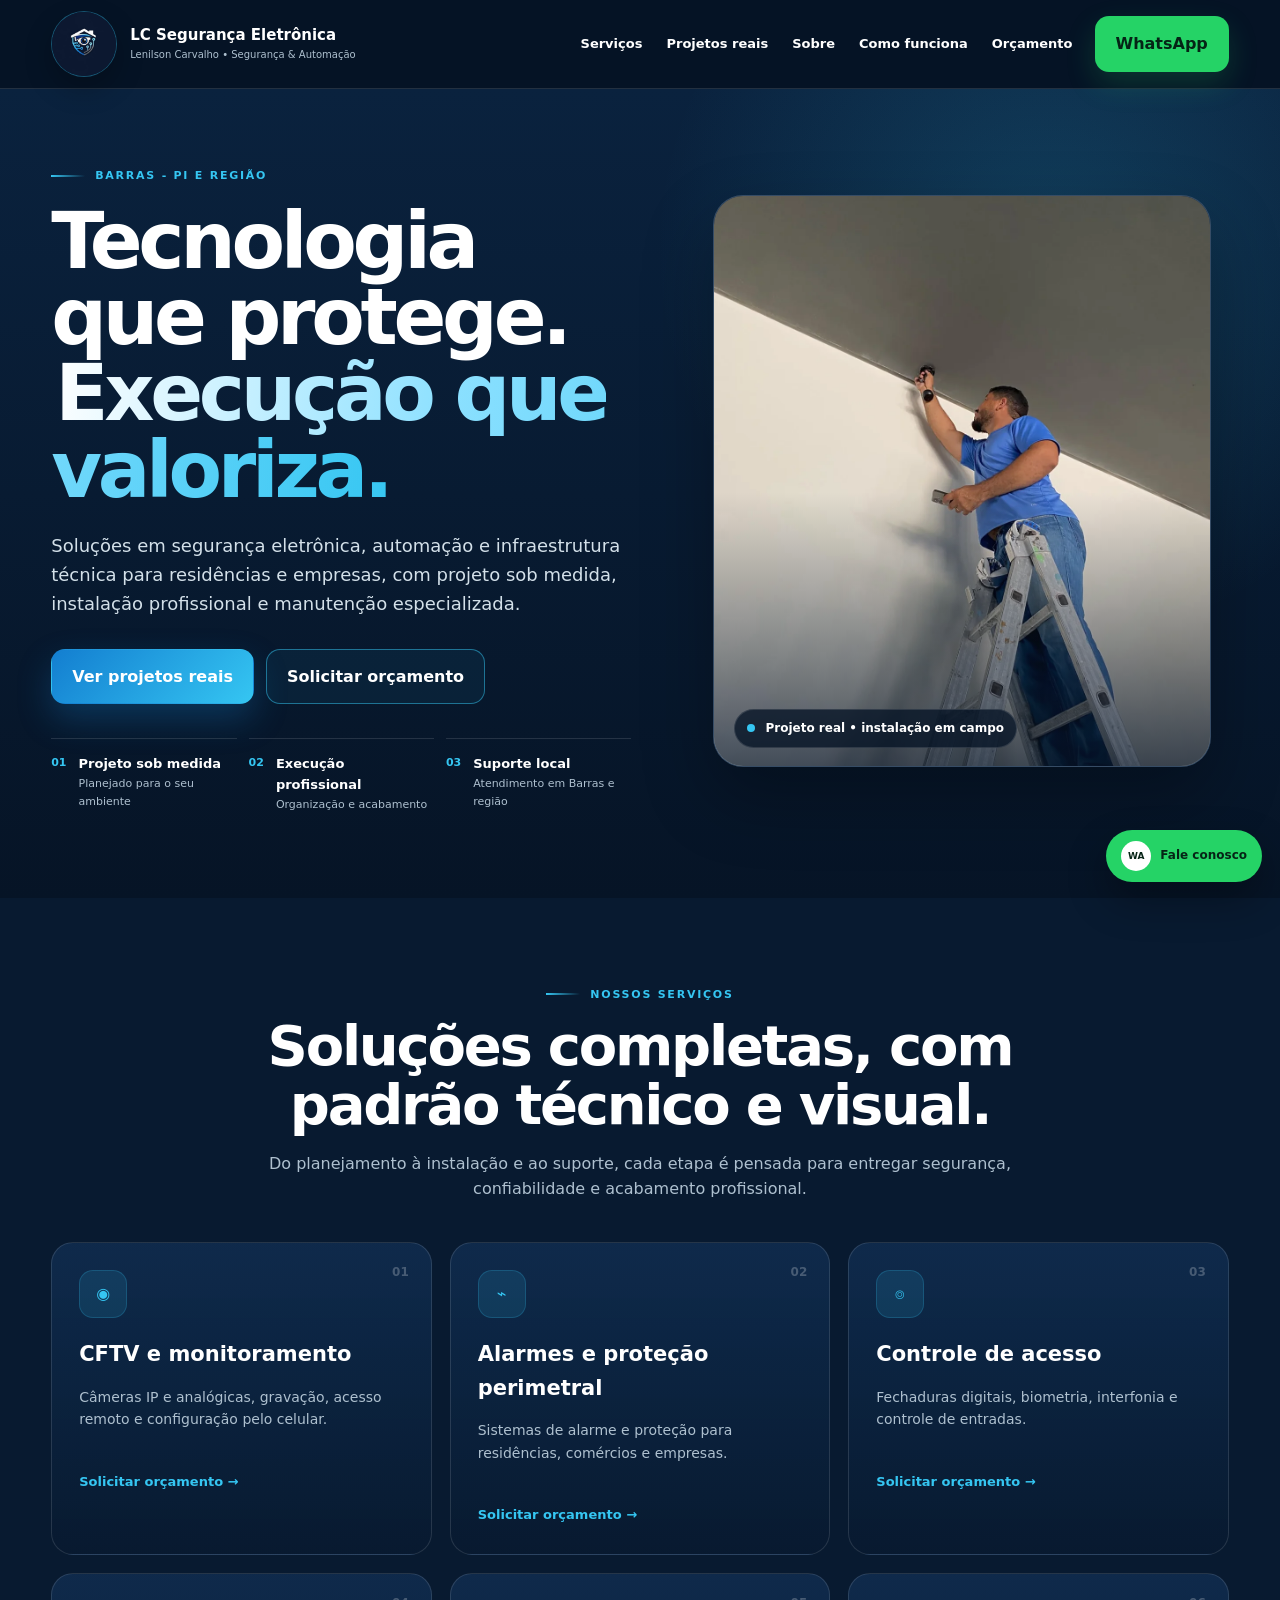
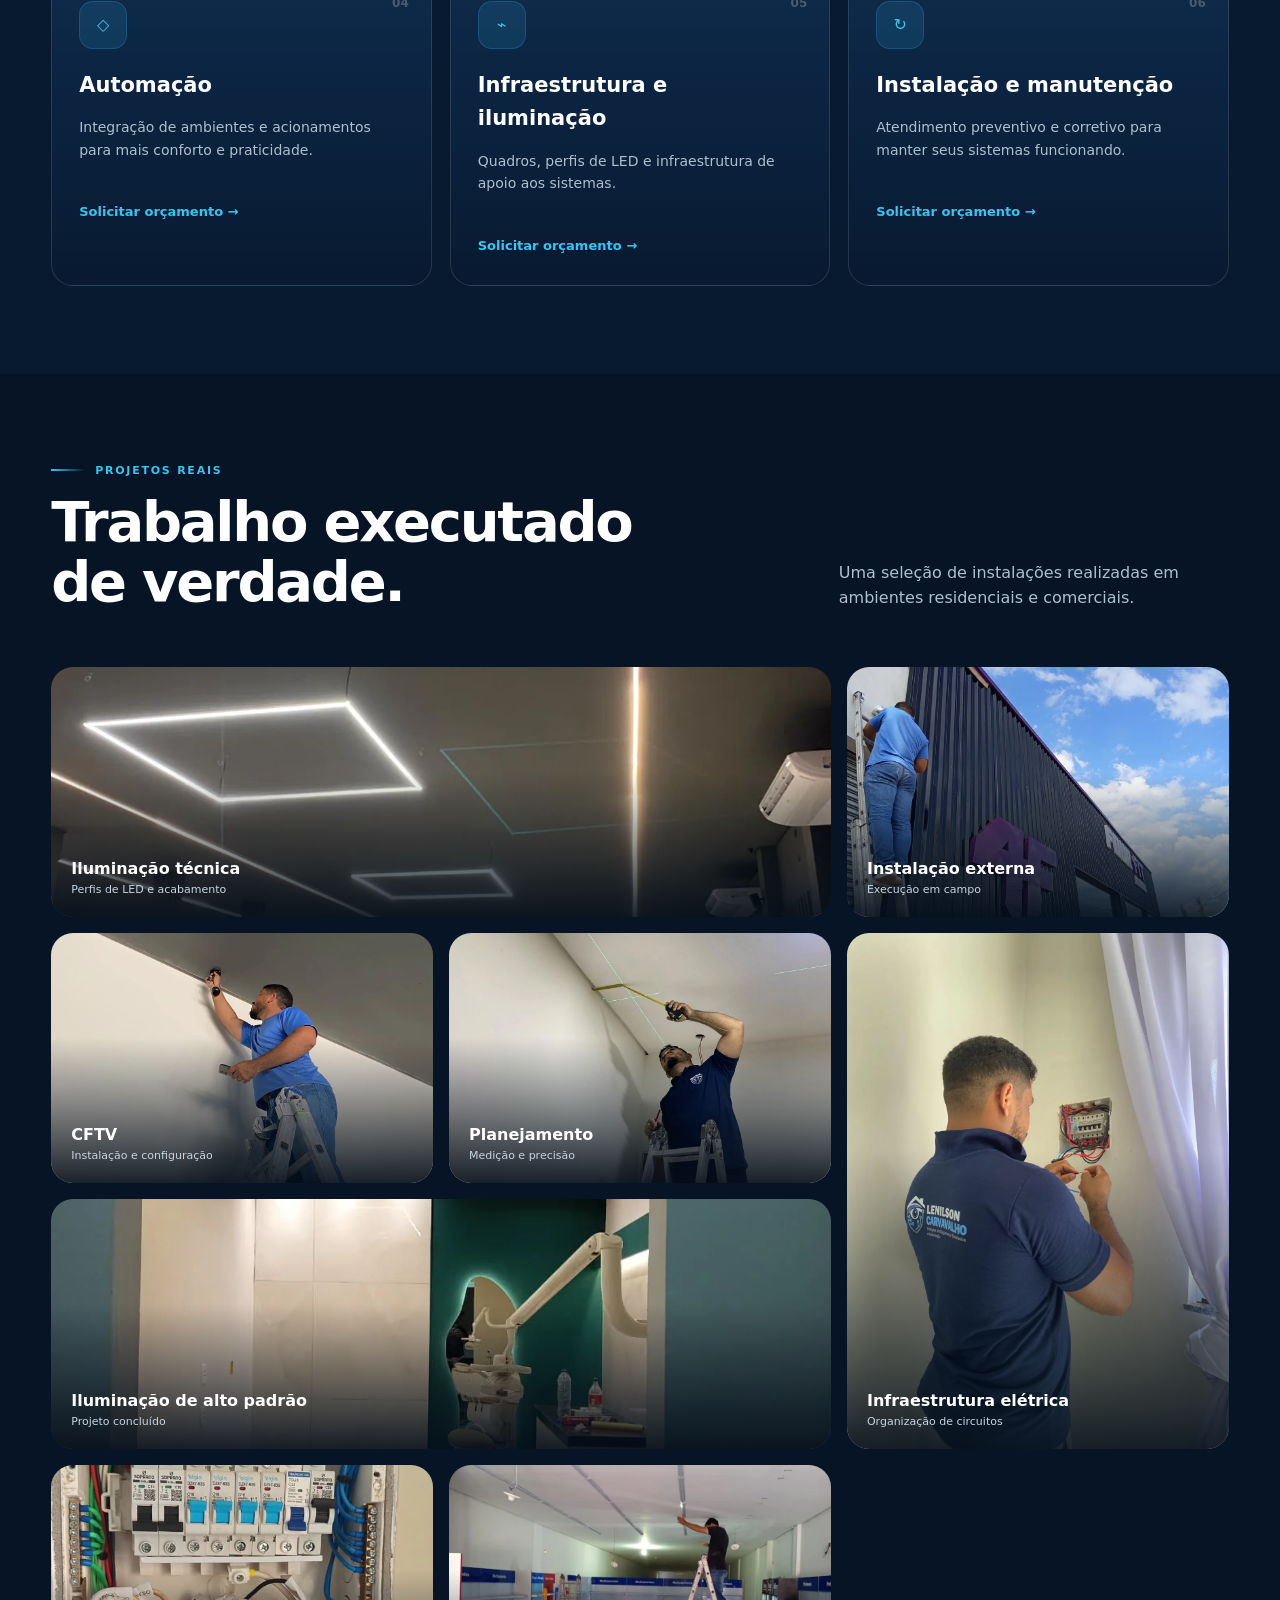
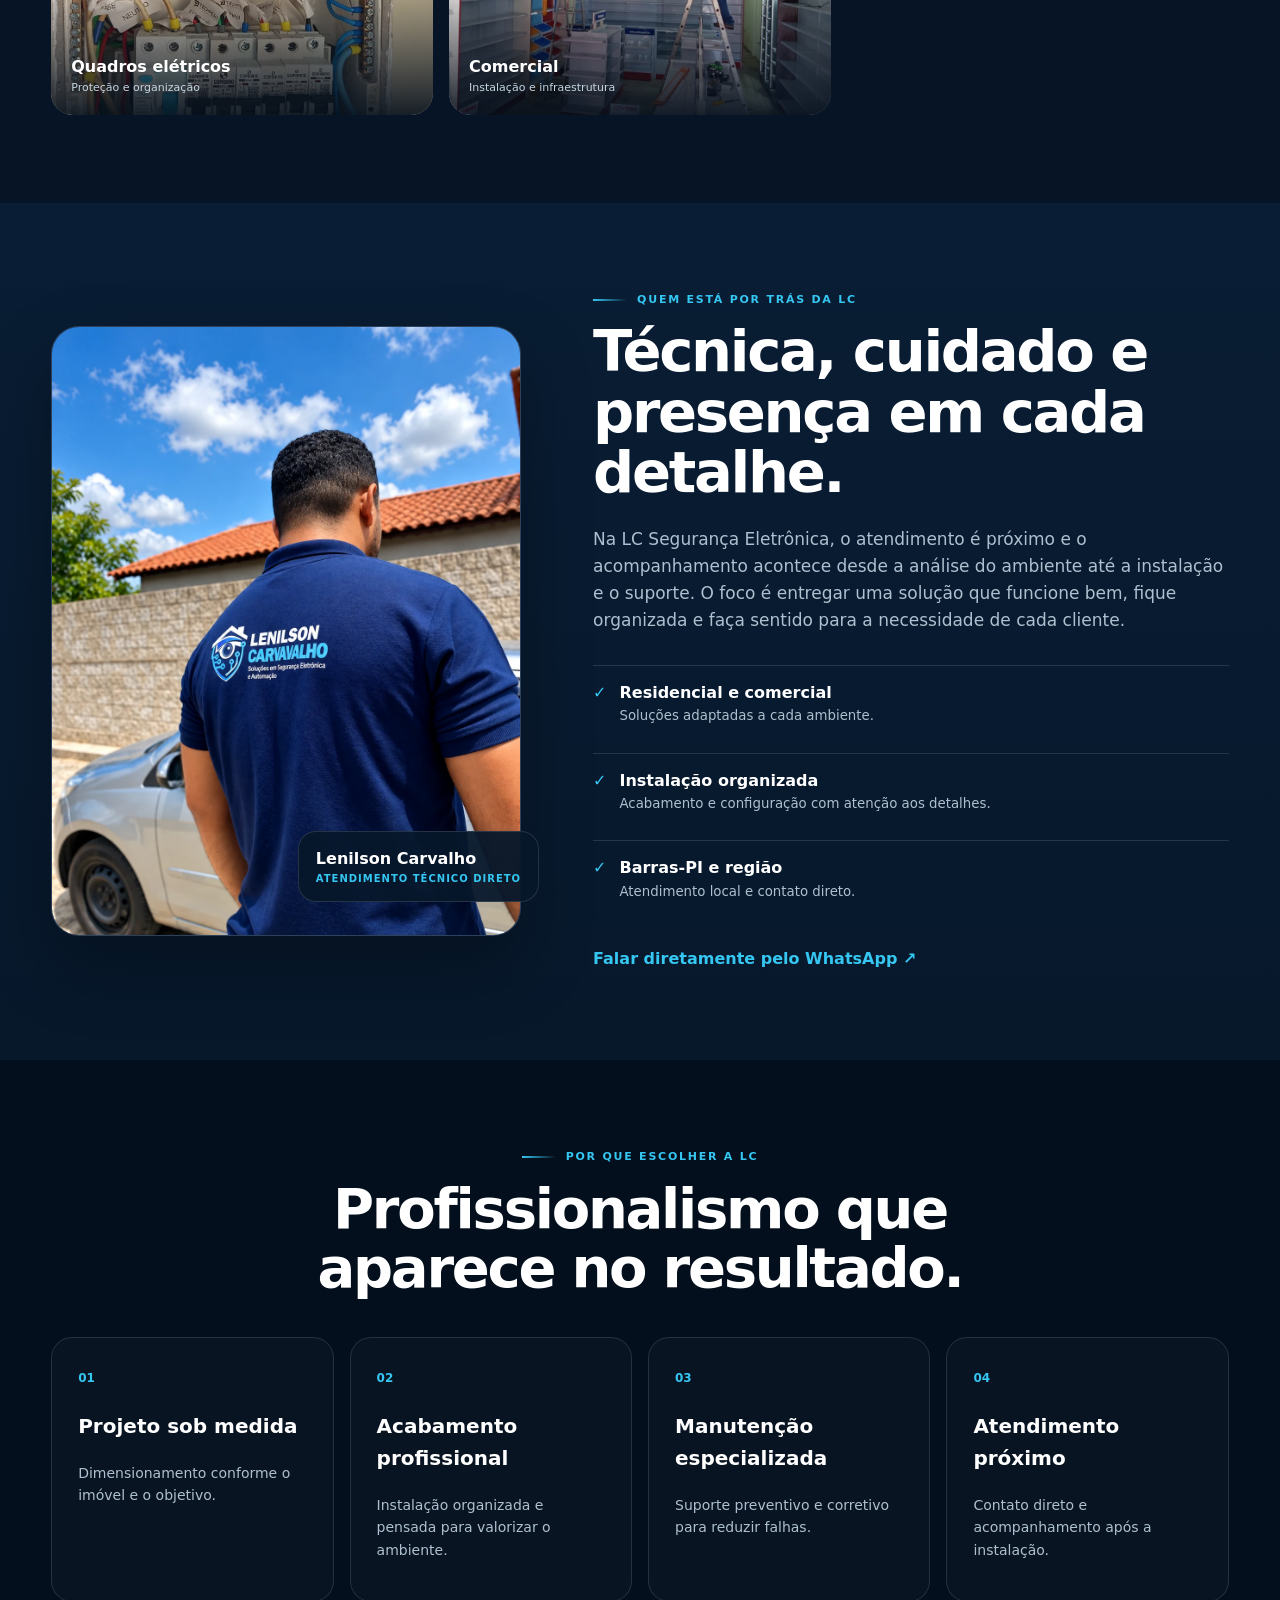
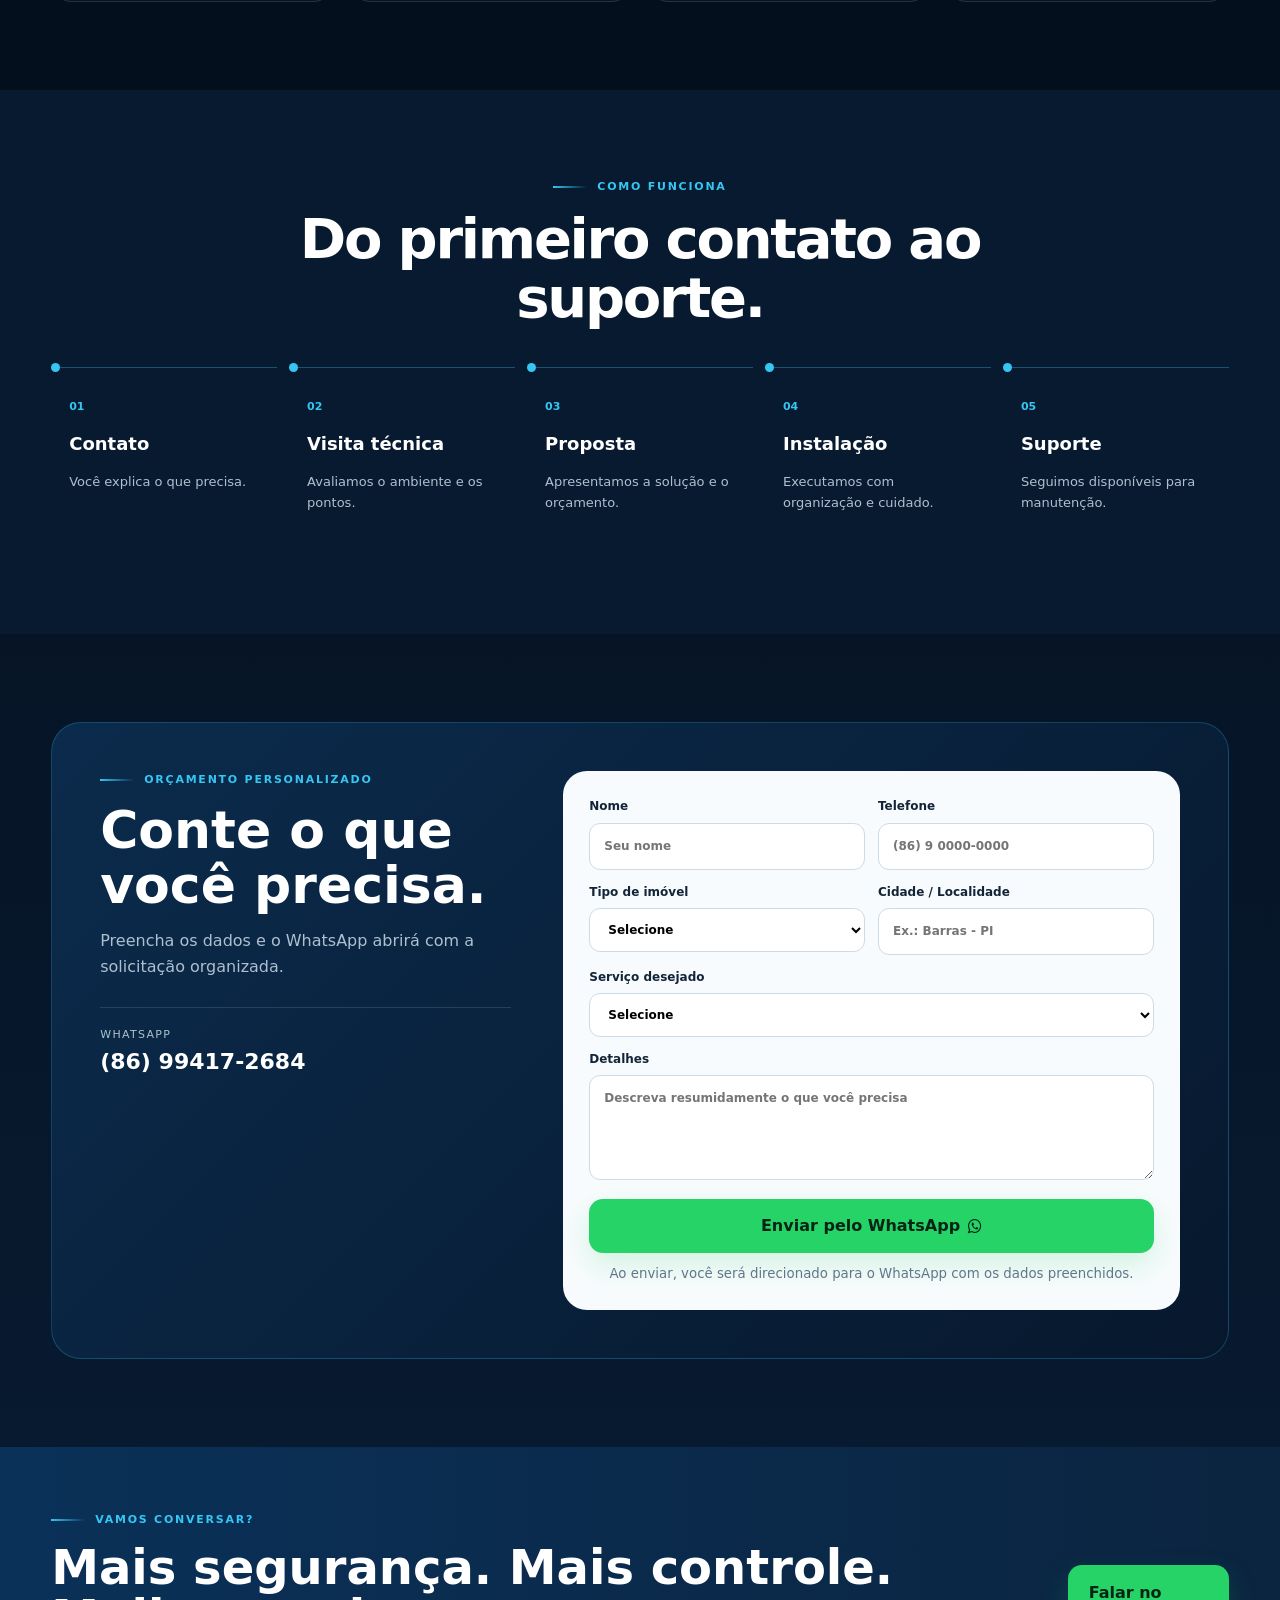
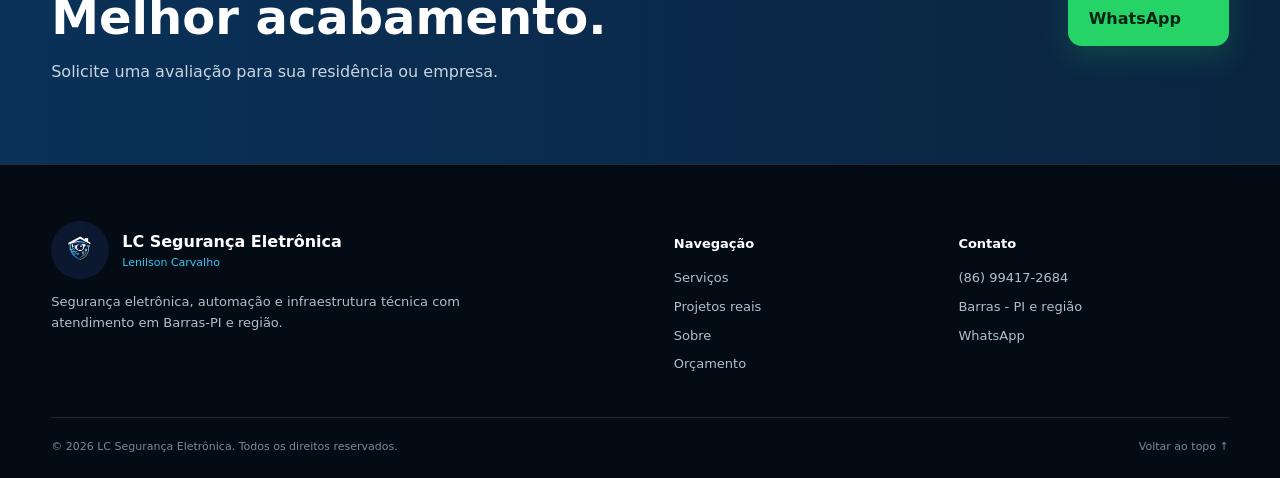
==== commit db28c1ca: "Movendo todos os arquivos do site para a raiz" ====
--- a/index.html
+++ b/index.html
@@ -1,90 +1,76 @@
 <!doctype html>
 <html lang="pt-BR">
+
 <head>
   <meta charset="utf-8">
   <meta name="viewport" content="width=device-width,initial-scale=1,viewport-fit=cover">
   <title>LC Segurança Eletrônica | Barras-PI e região</title>
-  <meta name="description" content="Segurança eletrônica, automação, CFTV, alarmes, controle de acesso, infraestrutura e manutenção em Barras-PI e região.">
+  <meta name="description"
+    content="Segurança eletrônica, automação, CFTV, alarmes, controle de acesso, infraestrutura e manutenção em Barras-PI e região.">
   <meta name="robots" content="index,follow,max-image-preview:large">
-  <meta name="theme-color" content="#07182d">
-  <meta name="geo.region" content="BR-PI">
-  <meta name="geo.placename" content="Barras">
+  <meta name="theme-color" content="#061426">
   <link rel="canonical" href="https://www.lcsegurancaeletronica.com.br/">
   <meta property="og:type" content="website">
   <meta property="og:locale" content="pt_BR">
   <meta property="og:title" content="LC Segurança Eletrônica | Barras-PI e região">
-  <meta property="og:description" content="Projetos sob medida, instalação profissional e manutenção especializada para residências e empresas.">
+  <meta property="og:description"
+    content="Projetos sob medida, instalação profissional e manutenção especializada para residências e empresas.">
   <meta property="og:url" content="https://www.lcsegurancaeletronica.com.br/">
-  <meta name="twitter:card" content="summary_large_image">
-  <link rel="icon" href="data:image/svg+xml,%3Csvg xmlns='http://www.w3.org/2000/svg' viewBox='0 0 64 64'%3E%3Crect width='64' height='64' rx='14' fill='%23061426'/%3E%3Ctext x='32' y='41' text-anchor='middle' font-size='28' font-family='Arial' font-weight='700' fill='%2335c6f2'%3ELC%3C/text%3E%3C/svg%3E">
+  <meta property="og:image" content="https://www.lcsegurancaeletronica.com.br/assets/hero-cftv.webp">
+  <link rel="icon" href="assets/logo-symbol.webp">
   <link rel="stylesheet" href="styles.css">
-  <script type="application/ld+json">
-  {
-    "@context":"https://schema.org",
-    "@type":"LocalBusiness",
-    "name":"LC Segurança Eletrônica",
-    "alternateName":"Lenilson Carvalho Soluções em Segurança Eletrônica e Automação",
-    "url":"https://www.lcsegurancaeletronica.com.br/",
-    "telephone":"+55 86 99417-2684",
-    "areaServed":{"@type":"City","name":"Barras","addressRegion":"PI","addressCountry":"BR"},
-    "serviceType":["CFTV","Alarmes","Cercas elétricas","Controle de acesso","Automação residencial","Automação comercial","Instalação","Manutenção","Infraestrutura elétrica","Iluminação técnica"]
-  }
-  </script>
+  <link rel="stylesheet" href="https://cdnjs.cloudflare.com/ajax/libs/font-awesome/4.7.0/css/font-awesome.min.css">
+
 </head>
+
 <body>
   <a class="skip-link" href="#conteudo">Ir para o conteúdo</a>
 
   <header class="site-header" id="topo">
     <div class="container header-inner">
       <a class="brand" href="#inicio" aria-label="LC Segurança Eletrônica - início">
-        <span class="brand-mark"><img data-img="logoSymbol" alt="Símbolo LC Segurança Eletrônica"></span>
-        <span class="brand-name"><strong>LC Segurança Eletrônica</strong><small>Lenilson Carvalho • Segurança & Automação</small></span>
+        <span class="brand-mark"><img src="assets/logo lc 2.png" alt="Símbolo LC Segurança Eletrônica"></span>
+        <span class="brand-name"><strong>LC Segurança Eletrônica</strong><small>Lenilson Carvalho • Segurança &
+            Automação</small></span>
       </a>
-
-      <button class="menu-button" type="button" aria-label="Abrir menu" aria-expanded="false" aria-controls="mainNav">
-        <span></span><span></span><span></span>
-      </button>
-
+      <button class="menu-button" type="button" aria-label="Abrir menu" aria-expanded="false"
+        aria-controls="mainNav"><span></span><span></span><span></span></button>
       <nav class="main-nav" id="mainNav" aria-label="Navegação principal">
-        <a href="#servicos">Serviços</a>
-        <a href="#projetos">Projetos reais</a>
-        <a href="#sobre">Sobre</a>
-        <a href="#processo">Como funciona</a>
-        <a href="#orcamento">Orçamento</a>
+        <a href="#servicos">Serviços</a><a href="#projetos">Projetos reais</a><a href="#sobre">Sobre</a><a
+          href="#processo">Como funciona</a><a href="#orcamento">Orçamento</a>
       </nav>
-
       <a class="btn btn-whatsapp header-whatsapp" data-whatsapp href="#">WhatsApp</a>
     </div>
   </header>
 
   <main id="conteudo">
     <section class="hero" id="inicio">
-      <div class="hero-grid container">
+      <div class="container hero-grid">
         <div class="hero-copy reveal">
           <div class="kicker"><span></span>Barras - PI e região</div>
           <h1>Tecnologia que protege.<br><strong>Execução que valoriza.</strong></h1>
-          <p class="hero-lead">Soluções em segurança eletrônica, automação e infraestrutura técnica para residências e empresas, com projeto sob medida, instalação profissional e manutenção especializada.</p>
-
-          <div class="hero-actions">
-            <a class="btn btn-primary" href="#projetos">Ver projetos reais</a>
-            <a class="btn btn-ghost" data-whatsapp href="#">Solicitar orçamento</a>
+          <p class="hero-lead">Soluções em segurança eletrônica, automação e infraestrutura técnica para residências e
+            empresas, com projeto sob medida, instalação profissional e manutenção especializada.</p>
+          <div class="hero-actions"><a class="btn btn-primary" href="#projetos">Ver projetos reais</a><a
+              class="btn btn-ghost" data-whatsapp href="#">Solicitar orçamento</a></div>
+          <div class="hero-trust">
+            <div><span>01</span>
+              <p><strong>Projeto sob medida</strong><small>Planejado para o seu ambiente</small></p>
+            </div>
+            <div><span>02</span>
+              <p><strong>Execução profissional</strong><small>Organização e acabamento</small></p>
+            </div>
+            <div><span>03</span>
+              <p><strong>Suporte local</strong><small>Atendimento em Barras e região</small></p>
+            </div>
           </div>
-
-          <div class="hero-trust" aria-label="Diferenciais principais">
-            <div><span class="trust-icon">01</span><p><strong>Projeto sob medida</strong><small>Planejado para o seu ambiente</small></p></div>
-            <div><span class="trust-icon">02</span><p><strong>Execução profissional</strong><small>Organização e acabamento</small></p></div>
-            <div><span class="trust-icon">03</span><p><strong>Suporte local</strong><small>Atendimento em Barras e região</small></p></div>
-          </div>
-        </div>
-
-        <div class="hero-visual reveal" data-delay="120">
-          <div class="visual-glow"></div>
-          <figure class="hero-photo">
-            <img data-img="hero" alt="Instalação real de sistema de segurança eletrônica" width="960" height="1200" fetchpriority="high">
-            <figcaption><span class="live-dot"></span> Projeto real • instalação em campo</figcaption>
+        </div>
+        <div class="hero-visual reveal" data-delay="100">
+          <figure class="hero-photo"><img src="assets/hero-cftv.webp" alt="Instalação real de câmera de segurança"
+              fetchpriority="high">
+            <figcaption><span></span> Projeto real • instalação em campo</figcaption>
           </figure>
-          <div class="hero-badge badge-top"><b>Residencial</b><span>Segurança + automação</span></div>
-          <div class="hero-badge badge-bottom"><b>Comercial</b><span>Controle + infraestrutura</span></div>
+
         </div>
       </div>
     </section>
@@ -94,27 +80,45 @@
         <div class="section-heading reveal">
           <div class="kicker"><span></span>Nossos serviços</div>
           <h2>Soluções completas, com padrão técnico e visual.</h2>
-          <p>Do planejamento à instalação e ao suporte, cada etapa é pensada para entregar segurança, confiabilidade e acabamento profissional.</p>
-        </div>
-
+          <p>Do planejamento à instalação e ao suporte, cada etapa é pensada para entregar segurança, confiabilidade e
+            acabamento profissional.</p>
+        </div>
         <div class="service-grid">
-          <article class="service-card reveal">
-            <span class="service-number">01</span><div class="service-icon">◉</div><h3>CFTV e monitoramento</h3><p>Câmeras IP e analógicas, gravação, acesso remoto e configuração pelo celular.</p><a data-service="CFTV e monitoramento" href="#">Solicitar orçamento <span>→</span></a>
-          </article>
-          <article class="service-card reveal" data-delay="70">
-            <span class="service-number">02</span><div class="service-icon">⌁</div><h3>Alarmes e proteção perimetral</h3><p>Sistemas de alarme e soluções de proteção para residências, comércios e empresas.</p><a data-service="Alarmes e proteção perimetral" href="#">Solicitar orçamento <span>→</span></a>
-          </article>
-          <article class="service-card reveal" data-delay="140">
-            <span class="service-number">03</span><div class="service-icon">⌾</div><h3>Controle de acesso</h3><p>Fechaduras digitais, biometria, interfonia e organização dos pontos de entrada.</p><a data-service="Controle de acesso" href="#">Solicitar orçamento <span>→</span></a>
-          </article>
-          <article class="service-card reveal">
-            <span class="service-number">04</span><div class="service-icon">◇</div><h3>Automação</h3><p>Integração de ambientes, acionamentos e soluções para mais conforto e praticidade.</p><a data-service="Automação residencial ou comercial" href="#">Solicitar orçamento <span>→</span></a>
-          </article>
-          <article class="service-card reveal" data-delay="70">
-            <span class="service-number">05</span><div class="service-icon">⌁</div><h3>Infraestrutura e iluminação</h3><p>Organização elétrica, quadros, perfis de LED e infraestrutura de apoio aos sistemas.</p><a data-service="Infraestrutura elétrica e iluminação" href="#">Solicitar orçamento <span>→</span></a>
-          </article>
-          <article class="service-card reveal" data-delay="140">
-            <span class="service-number">06</span><div class="service-icon">↻</div><h3>Instalação e manutenção</h3><p>Atendimento preventivo e corretivo para manter os sistemas funcionando com segurança.</p><a data-service="Instalação ou manutenção" href="#">Solicitar orçamento <span>→</span></a>
+          <article class="service-card reveal"><span class="service-number">01</span>
+            <div class="service-icon">◉</div>
+            <h3>CFTV e monitoramento</h3>
+            <p>Câmeras IP e analógicas, gravação, acesso remoto e configuração pelo celular.</p><a
+              data-service="CFTV e monitoramento" href="#">Solicitar orçamento →</a>
+          </article>
+          <article class="service-card reveal"><span class="service-number">02</span>
+            <div class="service-icon">⌁</div>
+            <h3>Alarmes e proteção perimetral</h3>
+            <p>Sistemas de alarme e proteção para residências, comércios e empresas.</p><a
+              data-service="Alarmes e proteção perimetral" href="#">Solicitar orçamento →</a>
+          </article>
+          <article class="service-card reveal"><span class="service-number">03</span>
+            <div class="service-icon">⌾</div>
+            <h3>Controle de acesso</h3>
+            <p>Fechaduras digitais, biometria, interfonia e controle de entradas.</p><a
+              data-service="Controle de acesso" href="#">Solicitar orçamento →</a>
+          </article>
+          <article class="service-card reveal"><span class="service-number">04</span>
+            <div class="service-icon">◇</div>
+            <h3>Automação</h3>
+            <p>Integração de ambientes e acionamentos para mais conforto e praticidade.</p><a
+              data-service="Automação residencial ou comercial" href="#">Solicitar orçamento →</a>
+          </article>
+          <article class="service-card reveal"><span class="service-number">05</span>
+            <div class="service-icon">⌁</div>
+            <h3>Infraestrutura e iluminação</h3>
+            <p>Quadros, perfis de LED e infraestrutura de apoio aos sistemas.</p><a
+              data-service="Infraestrutura elétrica e iluminação" href="#">Solicitar orçamento →</a>
+          </article>
+          <article class="service-card reveal"><span class="service-number">06</span>
+            <div class="service-icon">↻</div>
+            <h3>Instalação e manutenção</h3>
+            <p>Atendimento preventivo e corretivo para manter seus sistemas funcionando.</p><a
+              data-service="Instalação ou manutenção" href="#">Solicitar orçamento →</a>
           </article>
         </div>
       </div>
@@ -123,29 +127,44 @@
     <section class="section projects" id="projetos">
       <div class="container">
         <div class="section-heading section-heading-row reveal">
-          <div><div class="kicker"><span></span>Projetos reais</div><h2>Trabalho executado de verdade.</h2></div>
-          <p>Uma seleção de instalações e serviços realizados em ambientes residenciais e comerciais.</p>
-        </div>
-
+          <div>
+            <div class="kicker"><span></span>Projetos reais</div>
+            <h2>Trabalho executado de verdade.</h2>
+          </div>
+          <p>Uma seleção de instalações realizadas em ambientes residenciais e comerciais.</p>
+        </div>
         <div class="gallery-grid">
-          <button class="gallery-item gallery-wide reveal" data-full="lighting" data-caption="Iluminação técnica com perfis de LED">
-            <img data-img="lighting" alt="Projeto real de iluminação técnica com perfis de LED" loading="lazy"><span class="gallery-label"><b>Iluminação técnica</b><small>Perfis de LED e acabamento</small></span>
-          </button>
-          <button class="gallery-item reveal" data-delay="60" data-full="external" data-caption="Instalação externa em ambiente comercial">
-            <img data-img="external" alt="Instalação técnica externa em fachada comercial" loading="lazy"><span class="gallery-label"><b>Instalação externa</b><small>Execução em campo</small></span>
-          </button>
-          <button class="gallery-item reveal" data-delay="120" data-full="hero" data-caption="Instalação de CFTV e segurança eletrônica">
-            <img data-img="hero" alt="Instalação real de câmera de segurança" loading="lazy"><span class="gallery-label"><b>CFTV</b><small>Instalação e configuração</small></span>
-          </button>
-          <button class="gallery-item reveal" data-full="about" data-caption="Medição e planejamento técnico">
-            <img data-img="about" alt="Medição técnica para instalação" loading="lazy"><span class="gallery-label"><b>Planejamento</b><small>Medição e precisão</small></span>
-          </button>
-          <button class="gallery-item gallery-tall reveal" data-delay="60" data-full="electrical" data-caption="Infraestrutura elétrica e organização de circuitos">
-            <img data-img="electrical" alt="Execução real de infraestrutura elétrica" loading="lazy"><span class="gallery-label"><b>Infraestrutura elétrica</b><small>Organização de circuitos</small></span>
-          </button>
-          <button class="gallery-item gallery-wide reveal" data-delay="60" data-full="clinic" data-caption="Iluminação técnica em ambiente clínico">
-            <img data-img="clinic" alt="Iluminação técnica concluída em ambiente clínico" loading="lazy"><span class="gallery-label"><b>Iluminação de alto padrão</b><small>Projeto concluído</small></span>
-          </button>
+          <button class="gallery-item gallery-wide reveal" data-full="assets/iluminacao-premium.webp"
+            data-caption="Iluminação técnica com perfis de LED"><img src="assets/iluminacao-premium.webp"
+              alt="Iluminação técnica com perfis de LED" loading="lazy"><span class="gallery-label"><b>Iluminação
+                técnica</b><small>Perfis de LED e acabamento</small></span></button>
+          <button class="gallery-item reveal" data-full="assets/instalacao-externa.webp"
+            data-caption="Instalação externa em ambiente comercial"><img src="assets/instalacao-externa.webp"
+              alt="Instalação técnica externa" loading="lazy"><span class="gallery-label"><b>Instalação
+                externa</b><small>Execução em campo</small></span></button>
+          <button class="gallery-item reveal" data-full="assets/hero-cftv.webp" data-caption="Instalação de CFTV"><img
+              src="assets/hero-cftv.webp" alt="Instalação real de câmera" loading="lazy"><span
+              class="gallery-label"><b>CFTV</b><small>Instalação e configuração</small></span></button>
+          <button class="gallery-item reveal" data-full="assets/planejamento-tecnico.webp"
+            data-caption="Medição e planejamento técnico"><img src="assets/planejamento-tecnico.webp"
+              alt="Medição técnica" loading="lazy"><span class="gallery-label"><b>Planejamento</b><small>Medição e
+                precisão</small></span></button>
+          <button class="gallery-item gallery-tall reveal" data-full="assets/infraestrutura-eletrica.webp"
+            data-caption="Infraestrutura elétrica"><img src="assets/infraestrutura-eletrica.webp"
+              alt="Infraestrutura elétrica" loading="lazy"><span class="gallery-label"><b>Infraestrutura
+                elétrica</b><small>Organização de circuitos</small></span></button>
+          <button class="gallery-item gallery-wide reveal" data-full="assets/iluminacao-clinica.webp"
+            data-caption="Iluminação técnica em ambiente clínico"><img src="assets/iluminacao-clinica.webp"
+              alt="Iluminação de clínica" loading="lazy"><span class="gallery-label"><b>Iluminação de alto
+                padrão</b><small>Projeto concluído</small></span></button>
+          <button class="gallery-item reveal" data-full="assets/quadro-eletrico-1.webp"
+            data-caption="Quadro elétrico organizado"><img src="assets/quadro-eletrico-1.webp"
+              alt="Quadro elétrico organizado" loading="lazy"><span class="gallery-label"><b>Quadros
+                elétricos</b><small>Proteção e organização</small></span></button>
+          <button class="gallery-item reveal" data-full="assets/instalacao-comercial.webp"
+            data-caption="Instalação em ambiente comercial"><img src="assets/instalacao-comercial.webp"
+              alt="Instalação comercial" loading="lazy"><span class="gallery-label"><b>Comercial</b><small>Instalação e
+                infraestrutura</small></span></button>
         </div>
       </div>
     </section>
@@ -153,44 +172,86 @@
     <section class="section about-section" id="sobre">
       <div class="container about-grid">
         <div class="about-photo reveal">
-          <div class="about-photo-frame"><img data-img="personal" alt="Lenilson Carvalho, profissional da LC Segurança Eletrônica" loading="lazy"></div>
+          <div class="about-photo-frame"><img src="assets/tecnico-lenilson.webp"
+              alt="Lenilson Carvalho, profissional da LC Segurança Eletrônica" loading="lazy"></div>
           <div class="about-signature"><span>Lenilson Carvalho</span><strong>atendimento técnico direto</strong></div>
         </div>
-        <div class="about-copy reveal" data-delay="100">
+        <div class="about-copy reveal">
           <div class="kicker"><span></span>Quem está por trás da LC</div>
           <h2>Técnica, cuidado e presença em cada detalhe.</h2>
-          <p>Na LC Segurança Eletrônica, o atendimento é próximo e o acompanhamento acontece desde a análise do ambiente até a instalação e o suporte. O foco é entregar uma solução que funcione bem, fique organizada e faça sentido para a necessidade de cada cliente.</p>
+          <p>Na LC Segurança Eletrônica, o atendimento é próximo e o acompanhamento acontece desde a análise do ambiente
+            até a instalação e o suporte. O foco é entregar uma solução que funcione bem, fique organizada e faça
+            sentido para a necessidade de cada cliente.</p>
           <div class="about-list">
-            <div><span>✓</span><p><b>Residencial e comercial</b><small>Soluções adaptadas a cada ambiente.</small></p></div>
-            <div><span>✓</span><p><b>Instalação organizada</b><small>Acabamento e configuração com atenção aos detalhes.</small></p></div>
-            <div><span>✓</span><p><b>Barras-PI e região</b><small>Atendimento local e contato direto.</small></p></div>
+            <div><span>✓</span>
+              <p><b>Residencial e comercial</b><small>Soluções adaptadas a cada ambiente.</small></p>
+            </div>
+            <div><span>✓</span>
+              <p><b>Instalação organizada</b><small>Acabamento e configuração com atenção aos detalhes.</small></p>
+            </div>
+            <div><span>✓</span>
+              <p><b>Barras-PI e região</b><small>Atendimento local e contato direto.</small></p>
+            </div>
           </div>
-          <a class="text-link" data-whatsapp href="#">Falar diretamente pelo WhatsApp <span>↗</span></a>
+          <a class="text-link" data-whatsapp href="#">Falar diretamente pelo WhatsApp ↗</a>
         </div>
       </div>
     </section>
 
     <section class="section section-dark" id="diferenciais">
       <div class="container">
-        <div class="section-heading reveal"><div class="kicker"><span></span>Por que escolher a LC</div><h2>Profissionalismo que aparece no resultado.</h2></div>
+        <div class="section-heading reveal">
+          <div class="kicker"><span></span>Por que escolher a LC</div>
+          <h2>Profissionalismo que aparece no resultado.</h2>
+        </div>
         <div class="feature-grid">
-          <article class="feature-card reveal"><span>01</span><h3>Projeto sob medida</h3><p>Dimensionamento conforme o imóvel, objetivo e orçamento.</p></article>
-          <article class="feature-card reveal" data-delay="70"><span>02</span><h3>Acabamento profissional</h3><p>Instalação organizada, limpa e pensada para valorizar o ambiente.</p></article>
-          <article class="feature-card reveal" data-delay="140"><span>03</span><h3>Manutenção especializada</h3><p>Suporte preventivo e corretivo para reduzir falhas e paradas.</p></article>
-          <article class="feature-card reveal" data-delay="210"><span>04</span><h3>Atendimento próximo</h3><p>Contato direto, acompanhamento e orientação após a instalação.</p></article>
+          <article><span>01</span>
+            <h3>Projeto sob medida</h3>
+            <p>Dimensionamento conforme o imóvel e o objetivo.</p>
+          </article>
+          <article><span>02</span>
+            <h3>Acabamento profissional</h3>
+            <p>Instalação organizada e pensada para valorizar o ambiente.</p>
+          </article>
+          <article><span>03</span>
+            <h3>Manutenção especializada</h3>
+            <p>Suporte preventivo e corretivo para reduzir falhas.</p>
+          </article>
+          <article><span>04</span>
+            <h3>Atendimento próximo</h3>
+            <p>Contato direto e acompanhamento após a instalação.</p>
+          </article>
         </div>
       </div>
     </section>
 
     <section class="section process-section" id="processo">
       <div class="container">
-        <div class="section-heading reveal"><div class="kicker"><span></span>Como funciona</div><h2>Do primeiro contato ao suporte.</h2></div>
+        <div class="section-heading reveal">
+          <div class="kicker"><span></span>Como funciona</div>
+          <h2>Do primeiro contato ao suporte.</h2>
+        </div>
         <div class="process-line">
-          <article class="process-step reveal"><span>01</span><h3>Contato</h3><p>Você explica o que precisa.</p></article>
-          <article class="process-step reveal" data-delay="60"><span>02</span><h3>Visita técnica</h3><p>Avaliamos o ambiente e os pontos.</p></article>
-          <article class="process-step reveal" data-delay="120"><span>03</span><h3>Proposta</h3><p>Apresentamos a solução e o orçamento.</p></article>
-          <article class="process-step reveal" data-delay="180"><span>04</span><h3>Instalação</h3><p>Executamos com organização e cuidado.</p></article>
-          <article class="process-step reveal" data-delay="240"><span>05</span><h3>Suporte</h3><p>Seguimos disponíveis para manutenção.</p></article>
+          <article><span>01</span>
+            <h3>Contato</h3>
+            <p>Você explica o que precisa.</p>
+          </article>
+          <article><span>02</span>
+            <h3>Visita técnica</h3>
+            <p>Avaliamos o ambiente e os pontos.</p>
+          </article>
+          <article><span>03</span>
+            <h3>Proposta</h3>
+            <p>Apresentamos a solução e o orçamento.</p>
+          </article>
+          <article><span>04</span>
+            <h3>Instalação</h3>
+            <p>Executamos com organização e cuidado.</p>
+          </article>
+          <article><span>05</span>
+            <h3>Suporte</h3>
+            <p>Seguimos disponíveis para manutenção.</p>
+          </article>
         </div>
       </div>
     </section>
@@ -200,65 +261,79 @@
         <div class="quote-copy">
           <div class="kicker"><span></span>Orçamento personalizado</div>
           <h2>Conte o que você precisa.</h2>
-          <p>Preencha os dados e o WhatsApp abrirá com a solicitação organizada para agilizar o atendimento.</p>
-          <div class="quote-contact"><span>WhatsApp</span><a href="https://wa.me/5586994172684" target="_blank" rel="noopener">(86) 99417-2684</a></div>
-        </div>
-
+          <p>Preencha os dados e o WhatsApp abrirá com a solicitação organizada.</p>
+          <div class="quote-contact"><span>WhatsApp</span><a href="https://wa.me/5586994172684" target="_blank"
+              rel="noopener">(86) 99417-2684</a></div>
+        </div>
         <form class="quote-form" id="quoteForm">
-          <div class="form-row">
-            <label>Nome<input name="nome" autocomplete="name" required placeholder="Seu nome"></label>
-            <label>Telefone<input name="telefone" autocomplete="tel" required inputmode="tel" placeholder="(86) 9 0000-0000"></label>
-          </div>
-          <div class="form-row">
-            <label>Tipo de imóvel<select name="tipo" required><option value="">Selecione</option><option>Residencial</option><option>Comercial</option><option>Condomínio</option><option>Outro</option></select></label>
-            <label>Cidade / Localidade<input name="cidade" required placeholder="Ex.: Barras - PI"></label>
-          </div>
-          <label>Serviço desejado<select name="servico" required><option value="">Selecione</option><option>CFTV / Câmeras</option><option>Alarmes / Proteção perimetral</option><option>Controle de acesso</option><option>Automação</option><option>Infraestrutura elétrica / Iluminação</option><option>Instalação</option><option>Manutenção</option><option>Outro</option></select></label>
-          <label>Detalhes<textarea name="detalhes" rows="4" placeholder="Descreva resumidamente o que você precisa"></textarea></label>
-          <button class="btn btn-whatsapp btn-full" type="submit">Enviar pelo WhatsApp <span>↗</span></button>
-          <small class="form-note">Ao enviar, você será direcionado para o WhatsApp com os dados preenchidos.</small>
+          <div class="form-row"><label>Nome<input name="nome" required autocomplete="name"
+                placeholder="Seu nome"></label><label>Telefone<input name="telefone" required autocomplete="tel"
+                placeholder="(86) 9 0000-0000"></label></div>
+          <div class="form-row"><label>Tipo de imóvel<select name="tipo" required>
+                <option value="">Selecione</option>
+                <option>Residencial</option>
+                <option>Comercial</option>
+                <option>Condomínio</option>
+                <option>Outro</option>
+              </select></label><label>Cidade / Localidade<input name="cidade" required
+                placeholder="Ex.: Barras - PI"></label></div><label>Serviço desejado<select name="servico" required>
+              <option value="">Selecione</option>
+              <option>CFTV / Câmeras</option>
+              <option>Alarmes / Proteção perimetral</option>
+              <option>Controle de acesso</option>
+              <option>Automação</option>
+              <option>Infraestrutura elétrica / Iluminação</option>
+              <option>Instalação</option>
+              <option>Manutenção</option>
+              <option>Outro</option>
+            </select></label><label>Detalhes<textarea name="detalhes" rows="4"
+              placeholder="Descreva resumidamente o que você precisa"></textarea></label><button
+            class="btn btn-whatsapp btn-full" type="submit">Enviar pelo WhatsApp <i class="fa fa-whatsapp"
+              aria-hidden="true"></i></button><small class="form-note">Ao
+            enviar, você será direcionado para o WhatsApp com os dados preenchidos.</small>
         </form>
-      </div>
-    </section>
-
-    <section class="section faq-section" id="faq">
-      <div class="container faq-grid">
-        <div class="section-heading reveal"><div class="kicker"><span></span>Dúvidas frequentes</div><h2>Informação clara antes de começar.</h2><p>Algumas respostas rápidas sobre orçamento, visita e atendimento.</p></div>
-        <div class="faq-list reveal" data-delay="80">
-          <details><summary>Vocês atendem residências e empresas?<span>+</span></summary><p>Sim. Os projetos podem ser dimensionados para ambientes residenciais e comerciais, de acordo com a necessidade de cada local.</p></details>
-          <details><summary>É possível solicitar uma visita técnica?<span>+</span></summary><p>Sim. Entre em contato pelo WhatsApp para informar o serviço e combinar a disponibilidade para avaliação do local.</p></details>
-          <details><summary>Vocês fazem manutenção em sistemas já instalados?<span>+</span></summary><p>Sim. O atendimento inclui manutenção preventiva e corretiva, conforme avaliação do equipamento e da instalação existente.</p></details>
-          <details><summary>Qual região vocês atendem?<span>+</span></summary><p>O atendimento é realizado em Barras-PI e região. Para confirmar sua localidade, basta enviar uma mensagem pelo WhatsApp.</p></details>
-        </div>
       </div>
     </section>
 
     <section class="final-cta">
       <div class="container final-cta-inner reveal">
-        <div><div class="kicker"><span></span>Vamos conversar?</div><h2>Mais segurança. Mais controle. Melhor acabamento.</h2><p>Solicite uma avaliação para sua residência ou empresa.</p></div>
-        <a class="btn btn-whatsapp btn-large" data-whatsapp href="#">Falar no WhatsApp <span>↗</span></a>
+        <div>
+          <div class="kicker"><span></span>Vamos conversar?</div>
+          <h2>Mais segurança. Mais controle. Melhor acabamento.</h2>
+          <p>Solicite uma avaliação para sua residência ou empresa.</p>
+        </div><a class="btn btn-whatsapp btn-large" data-whatsapp href="#">Falar no WhatsApp </a>
       </div>
     </section>
   </main>
 
   <footer class="site-footer">
     <div class="container footer-grid">
-      <div class="footer-brand"><div class="footer-logo"><img data-img="logoSymbol" alt="Símbolo LC Segurança Eletrônica" loading="lazy"><div><strong>LC Segurança Eletrônica</strong><span>Lenilson Carvalho</span></div></div><p>Segurança eletrônica, automação e infraestrutura técnica com atendimento em Barras-PI e região.</p></div>
-      <div><h3>Navegação</h3><a href="#servicos">Serviços</a><a href="#projetos">Projetos reais</a><a href="#sobre">Sobre</a><a href="#orcamento">Orçamento</a></div>
-      <div><h3>Contato</h3><a href="tel:+5586994172684">(86) 99417-2684</a><span>Barras - PI e região</span><a data-whatsapp href="#">WhatsApp</a></div>
+      <div class="footer-brand">
+        <div class="footer-logo"><img src="assets/logo lc 2.png" alt="LC">
+          <div><strong>LC Segurança Eletrônica</strong><span>Lenilson Carvalho</span></div>
+        </div>
+        <p>Segurança eletrônica, automação e infraestrutura técnica com atendimento em Barras-PI e região.</p>
+      </div>
+      <div>
+        <h3>Navegação</h3><a href="#servicos">Serviços</a><a href="#projetos">Projetos reais</a><a
+          href="#sobre">Sobre</a><a href="#orcamento">Orçamento</a>
+      </div>
+      <div>
+        <h3>Contato</h3><a href="tel:+5586994172684">(86) 99417-2684</a><span>Barras - PI e região</span><a
+          data-whatsapp href="#">WhatsApp</a>
+      </div>
     </div>
-    <div class="container footer-bottom"><span>© 2026 LC Segurança Eletrônica. Todos os direitos reservados.</span><a href="#topo">Voltar ao topo ↑</a></div>
+    <div class="container footer-bottom"><span>© 2026 LC Segurança Eletrônica. Todos os direitos reservados.</span><a
+        href="#topo">Voltar ao topo ↑</a></div>
   </footer>
 
-  <a class="whatsapp-float" data-whatsapp href="#" aria-label="Falar no WhatsApp"><span class="wa-pulse" aria-hidden="true"></span><span class="wa-icon">WA</span><b>Fale conosco</b></a>
-
-  <dialog class="lightbox" id="lightbox" aria-label="Visualização de projeto">
-    <button class="lightbox-close" type="button" aria-label="Fechar">×</button>
-    <img src="" alt="">
+  <a class="whatsapp-float" data-whatsapp href="#" aria-label="Falar no WhatsApp"><span class="wa-icon">WA</span><b>Fale
+      conosco</b></a>
+  <dialog class="lightbox" id="lightbox"><button class="lightbox-close" type="button" aria-label="Fechar">×</button><img
+      src="" alt="">
     <p></p>
   </dialog>
-
-  <script src="assets-data.js" defer></script>
   <script src="script.js" defer></script>
 </body>
-</html>
+
+</html>
--- a/styles.css
+++ b/styles.css
@@ -1 +1,1209 @@
-:root{--navy:#061426;--navy2:#0a203b;--navy3:#102d50;--cyan:#35c6f2;--blue:#168fe5;--green:#25d366;--white:#f7fbff;--muted:#aec0cf;--line:rgba(255,255,255,.12);--shadow:0 30px 70px rgba(0,0,0,.28);--radius:24px}*{box-sizing:border-box}html{scroll-behavior:smooth}body{margin:0;background:var(--navy);color:#fff;font-family:Inter,ui-sans-serif,system-ui,-apple-system,BlinkMacSystemFont,"Segoe UI",sans-serif;line-height:1.6;overflow-x:hidden}body.menu-open{overflow:hidden}a{text-decoration:none;color:inherit}button,input,select,textarea{font:inherit}.container{width:min(1180px,92%);margin:auto}.skip-link{position:fixed;left:12px;top:-60px;z-index:999;background:#fff;color:#000;padding:10px 14px;border-radius:8px}.skip-link:focus{top:12px}.site-header{position:sticky;top:0;z-index:100;background:rgba(6,20,38,.72);border-bottom:1px solid transparent;backdrop-filter:blur(18px);transition:.25s}.site-header.scrolled{background:rgba(6,20,38,.94);border-color:var(--line);box-shadow:0 12px 32px rgba(0,0,0,.18)}.header-inner{min-height:86px;display:flex;align-items:center;gap:22px}.brand{display:flex;align-items:center;gap:13px;min-width:260px}.brand-mark{width:58px;height:58px;border-radius:16px;overflow:hidden;background:#07182d;display:grid;place-items:center;box-shadow:0 0 0 1px var(--line),0 12px 28px rgba(0,0,0,.24)}.brand-mark img{width:100%;height:100%;object-fit:cover}.brand-name{display:flex;flex-direction:column;line-height:1.15}.brand-name strong{font-size:15px;letter-spacing:.01em}.brand-name small{font-size:10px;color:var(--muted);margin-top:5px}.main-nav{margin-left:auto;display:flex;align-items:center;gap:24px;font-size:13px;font-weight:750}.main-nav a{position:relative;color:#dce8f1}.main-nav a:after{content:"";position:absolute;left:0;bottom:-9px;width:0;height:2px;background:linear-gradient(90deg,var(--blue),var(--cyan));transition:.2s}.main-nav a:hover:after{width:100%}.btn{display:inline-flex;align-items:center;justify-content:center;gap:9px;border-radius:14px;padding:14px 20px;font-weight:800;border:1px solid transparent;transition:.2s transform,.2s box-shadow,.2s background}.btn:hover{transform:translateY(-2px)}.btn-primary{background:linear-gradient(135deg,#137ed0,var(--cyan));box-shadow:0 15px 34px rgba(22,143,229,.25)}.btn-ghost{border-color:rgba(53,198,242,.5);background:rgba(53,198,242,.06)}.btn-whatsapp{background:var(--green);color:#052416;box-shadow:0 12px 30px rgba(37,211,102,.18)}.menu-button{display:none;margin-left:auto;width:46px;height:46px;border:1px solid var(--line);border-radius:14px;background:rgba(255,255,255,.04);padding:12px}.menu-button span{display:block;height:2px;background:#fff;margin:5px 0;border-radius:4px}.hero{position:relative;padding:86px 0 84px;background:radial-gradient(circle at 82% 20%,rgba(53,198,242,.20),transparent 32%),radial-gradient(circle at 12% 10%,rgba(22,143,229,.12),transparent 24%),linear-gradient(180deg,#0a223e 0%,#061426 100%);overflow:hidden}.hero:before{content:"";position:absolute;inset:0;background-image:linear-gradient(rgba(255,255,255,.022) 1px,transparent 1px),linear-gradient(90deg,rgba(255,255,255,.022) 1px,transparent 1px);background-size:48px 48px;mask-image:linear-gradient(to bottom,#000,transparent)}.hero-grid{position:relative;display:grid;grid-template-columns:1.02fr .98fr;gap:64px;align-items:center}.kicker{display:flex;align-items:center;gap:10px;text-transform:uppercase;letter-spacing:.16em;font-size:11px;font-weight:900;color:var(--cyan)}.kicker span{width:34px;height:2px;background:linear-gradient(90deg,var(--cyan),transparent)}.hero h1{font-size:clamp(46px,6.5vw,78px);line-height:.98;letter-spacing:-.055em;margin:18px 0 24px;max-width:760px}.hero h1 strong{font-weight:800;background:linear-gradient(100deg,#fff 0%,#9fe7ff 35%,#35c6f2 80%);-webkit-background-clip:text;background-clip:text;color:transparent}.hero-lead{max-width:660px;font-size:18px;color:#d3e0e9}.hero-actions{display:flex;gap:12px;flex-wrap:wrap;margin:30px 0 34px}.hero-trust{display:grid;grid-template-columns:repeat(3,1fr);gap:12px}.hero-trust>div{display:flex;gap:12px;align-items:flex-start;border-top:1px solid var(--line);padding-top:15px}.trust-icon{color:var(--cyan);font-size:11px;font-weight:900}.hero-trust p{margin:0}.hero-trust strong,.hero-trust small{display:block}.hero-trust strong{font-size:13px}.hero-trust small{color:var(--muted);font-size:11px;margin-top:3px}.hero-visual{position:relative;min-height:590px}.visual-glow{position:absolute;width:72%;height:72%;right:-5%;top:8%;background:radial-gradient(circle,rgba(53,198,242,.26),transparent 68%);filter:blur(20px)}.hero-photo{position:absolute;inset:0 18px 20px 36px;margin:0;border-radius:30px;overflow:hidden;border:1px solid rgba(255,255,255,.16);box-shadow:var(--shadow);background:#0b2038}.hero-photo:after{content:"";position:absolute;inset:0;background:linear-gradient(to top,rgba(6,20,38,.7),transparent 48%)}.hero-photo img{width:100%;height:100%;object-fit:cover;display:block}.hero-photo figcaption{position:absolute;z-index:2;left:22px;bottom:20px;font-size:12px;font-weight:800;background:rgba(6,20,38,.72);border:1px solid var(--line);padding:9px 12px;border-radius:999px;backdrop-filter:blur(12px)}.live-dot{display:inline-block;width:8px;height:8px;border-radius:50%;background:var(--cyan);box-shadow:0 0 0 5px rgba(53,198,242,.16);margin-right:7px}.hero-badge{position:absolute;z-index:3;padding:13px 15px;border-radius:16px;background:rgba(7,24,43,.86);border:1px solid rgba(255,255,255,.15);box-shadow:0 18px 38px rgba(0,0,0,.28);backdrop-filter:blur(12px)}.hero-badge b,.hero-badge span{display:block}.hero-badge b{font-size:13px}.hero-badge span{font-size:10px;color:var(--muted)}.badge-top{right:0;top:70px}.badge-bottom{left:0;bottom:68px}.section{padding:92px 0}.section-soft{background:#081a30}.section-heading{max-width:790px;margin:0 auto 42px;text-align:center}.section-heading h2{font-size:clamp(34px,4.7vw,56px);line-height:1.06;letter-spacing:-.04em;margin:13px 0 16px}.section-heading p{color:var(--muted);font-size:16px}.section-heading .kicker{justify-content:center}.section-heading-row{max-width:none;display:flex;align-items:end;justify-content:space-between;text-align:left;gap:40px}.section-heading-row .kicker{justify-content:flex-start}.section-heading-row>div{max-width:680px}.section-heading-row>p{max-width:390px}.service-grid{display:grid;grid-template-columns:repeat(3,1fr);gap:18px}.service-card{position:relative;background:linear-gradient(180deg,rgba(16,45,80,.86),rgba(8,26,48,.98));border:1px solid var(--line);border-radius:22px;padding:27px;min-height:260px;overflow:hidden;transition:.25s}.service-card:before{content:"";position:absolute;inset:auto -50px -80px auto;width:160px;height:160px;border-radius:50%;background:radial-gradient(circle,rgba(53,198,242,.16),transparent 70%)}.service-card:hover{transform:translateY(-6px);border-color:rgba(53,198,242,.38);box-shadow:0 22px 50px rgba(0,0,0,.22)}.service-number{position:absolute;right:22px;top:20px;color:rgba(255,255,255,.22);font-size:12px;font-weight:900}.service-icon{width:48px;height:48px;border-radius:14px;display:grid;place-items:center;background:rgba(53,198,242,.12);color:var(--cyan);border:1px solid rgba(53,198,242,.20);font-size:20px}.service-card h3{font-size:21px;margin:20px 0 8px}.service-card p{color:var(--muted);font-size:14px;min-height:68px}.service-card a{display:inline-flex;gap:8px;color:var(--cyan);font-size:13px;font-weight:850}.projects{background:#061426}.gallery-grid{display:grid;grid-template-columns:repeat(3,1fr);grid-auto-rows:250px;gap:16px}.gallery-item{position:relative;border:0;padding:0;border-radius:22px;overflow:hidden;cursor:pointer;background:#102a48;color:#fff;box-shadow:0 20px 46px rgba(0,0,0,.2)}.gallery-item img{width:100%;height:100%;object-fit:cover;display:block;transition:transform .5s ease,filter .35s}.gallery-item:after{content:"";position:absolute;inset:0;background:linear-gradient(to top,rgba(4,14,26,.88),transparent 58%)}.gallery-item:hover img{transform:scale(1.045);filter:saturate(1.08)}.gallery-wide{grid-column:span 2}.gallery-tall{grid-row:span 2}.gallery-label{position:absolute;z-index:2;left:20px;bottom:18px;text-align:left}.gallery-label b,.gallery-label small{display:block}.gallery-label b{font-size:16px}.gallery-label small{color:#c5d5e1;font-size:11px;margin-top:3px}.about-section{background:linear-gradient(180deg,#091d34,#07182b)}.about-grid{display:grid;grid-template-columns:.85fr 1.15fr;gap:74px;align-items:center}.about-photo{position:relative}.about-photo-frame{height:610px;border-radius:28px;overflow:hidden;border:1px solid var(--line);box-shadow:var(--shadow);background:#102743}.about-photo-frame img{width:100%;height:100%;object-fit:cover;object-position:center}.about-signature{position:absolute;right:-22px;bottom:34px;background:rgba(7,24,43,.92);border:1px solid var(--line);border-radius:18px;padding:14px 17px;box-shadow:0 18px 40px rgba(0,0,0,.3)}.about-signature span,.about-signature strong{display:block}.about-signature span{font-weight:900}.about-signature strong{font-size:10px;color:var(--cyan);text-transform:uppercase;letter-spacing:.1em}.about-copy h2{font-size:clamp(36px,4.5vw,58px);line-height:1.05;letter-spacing:-.04em;margin:14px 0 22px}.about-copy>p{color:var(--muted);font-size:17px}.about-list{display:grid;gap:14px;margin:30px 0}.about-list>div{display:flex;gap:13px;padding:14px 0;border-top:1px solid var(--line)}.about-list>div>span{color:var(--cyan);font-weight:900}.about-list p{margin:0}.about-list b,.about-list small{display:block}.about-list small{color:var(--muted);margin-top:4px}.text-link{display:inline-flex;gap:9px;color:var(--cyan);font-weight:850}.section-dark{background:#040f1d}.feature-grid{display:grid;grid-template-columns:repeat(4,1fr);gap:16px}.feature-card{padding:26px;border:1px solid var(--line);border-radius:21px;background:linear-gradient(180deg,rgba(255,255,255,.035),rgba(255,255,255,.015))}.feature-card>span{font-size:12px;color:var(--cyan);font-weight:900}.feature-card h3{font-size:20px}.feature-card p{color:var(--muted);font-size:14px}.process-section{background:#081a30}.process-line{display:grid;grid-template-columns:repeat(5,1fr);gap:12px}.process-step{position:relative;padding:24px 18px 20px;border-top:1px solid rgba(53,198,242,.34)}.process-step:before{content:"";position:absolute;top:-5px;left:0;width:9px;height:9px;border-radius:50%;background:var(--cyan);box-shadow:0 0 0 7px rgba(53,198,242,.11)}.process-step span{color:var(--cyan);font-size:11px;font-weight:900}.process-step h3{font-size:18px;margin:12px 0 5px}.process-step p{font-size:13px;color:var(--muted)}.quote-section{background:linear-gradient(180deg,#061426,#081a30)}.quote-shell{display:grid;grid-template-columns:.8fr 1.2fr;gap:54px;align-items:start;background:linear-gradient(135deg,#0b2b4c,#07182d);border:1px solid rgba(53,198,242,.24);border-radius:30px;padding:48px;box-shadow:var(--shadow)}.quote-copy h2{font-size:clamp(34px,4.4vw,52px);line-height:1.05;margin:14px 0 15px}.quote-copy>p{color:var(--muted)}.quote-contact{margin-top:30px;padding-top:20px;border-top:1px solid var(--line)}.quote-contact span,.quote-contact a{display:block}.quote-contact span{font-size:11px;color:var(--muted);text-transform:uppercase;letter-spacing:.12em}.quote-contact a{font-size:22px;font-weight:900;margin-top:4px}.quote-form{background:#f8fbfd;color:#122438;border-radius:24px;padding:26px}.quote-form label{display:block;font-size:12px;font-weight:850;margin-bottom:13px}.form-row{display:grid;grid-template-columns:1fr 1fr;gap:13px}.quote-form input,.quote-form select,.quote-form textarea{width:100%;margin-top:6px;padding:13px 14px;border-radius:11px;border:1px solid #cedbe5;background:#fff;color:#122438;outline:none}.quote-form input:focus,.quote-form select:focus,.quote-form textarea:focus{border-color:#168fe5;box-shadow:0 0 0 3px rgba(22,143,229,.12)}.btn-full{width:100%;border:0;cursor:pointer;font-size:15px}.form-note{display:block;text-align:center;color:#60778a;margin-top:11px}.faq-section{background:#07182b}.faq-grid{display:grid;grid-template-columns:.75fr 1.25fr;gap:54px;align-items:start}.faq-grid .section-heading{text-align:left;margin:0}.faq-grid .section-heading .kicker{justify-content:flex-start}.faq-list{display:grid;gap:12px}.faq-list details{background:#0b2542;border:1px solid var(--line);border-radius:16px;padding:0 18px}.faq-list summary{list-style:none;display:flex;justify-content:space-between;gap:12px;cursor:pointer;padding:18px 0;font-weight:850}.faq-list summary::-webkit-details-marker{display:none}.faq-list summary span{color:var(--cyan);font-size:22px;transition:.2s}.faq-list details[open] summary span{transform:rotate(45deg)}.faq-list details p{color:var(--muted);margin:0 0 18px}.final-cta{padding:66px 0;background:linear-gradient(90deg,#0a3158,#0b2440)}.final-cta-inner{display:flex;justify-content:space-between;align-items:center;gap:34px}.final-cta h2{font-size:clamp(30px,4vw,48px);line-height:1.05;margin:13px 0 8px}.final-cta p{color:#c7d6e2}.btn-large{padding:17px 24px;white-space:nowrap}.site-footer{background:#030b14;padding:58px 0 22px;border-top:1px solid var(--line)}.footer-grid{display:grid;grid-template-columns:1.7fr .7fr .8fr;gap:50px}.footer-grid h3{font-size:13px;color:#dbe8f2}.footer-grid>div>a,.footer-grid>div>span{display:block;color:var(--muted);font-size:13px;margin:8px 0}.footer-brand p{max-width:450px;color:var(--muted);font-size:13px}.footer-logo{display:flex;align-items:center;gap:13px}.footer-logo img{width:52px;height:52px;border-radius:14px;object-fit:cover}.footer-logo strong,.footer-logo span{display:block}.footer-logo span{color:var(--cyan);font-size:11px}.footer-bottom{display:flex;justify-content:space-between;gap:20px;margin-top:34px;padding-top:20px;border-top:1px solid var(--line);font-size:11px;color:#758ca0}.whatsapp-float{position:fixed;right:18px;bottom:18px;z-index:90;display:flex;align-items:center;gap:9px;background:var(--green);color:#062416;padding:12px 15px;border-radius:999px;font-size:12px;font-weight:900;box-shadow:0 18px 40px rgba(0,0,0,.32)}.wa-icon{display:grid;place-items:center;width:30px;height:30px;border-radius:50%;background:#fff;font-size:9px}.wa-pulse{position:absolute;inset:-4px;border:1px solid rgba(37,211,102,.38);border-radius:999px;animation:pulse 2s infinite}.lightbox{border:1px solid rgba(255,255,255,.16);border-radius:22px;padding:0;background:#061426;color:#fff;max-width:min(1000px,92vw);max-height:90vh;box-shadow:0 40px 90px rgba(0,0,0,.55)}.lightbox::backdrop{background:rgba(0,0,0,.82);backdrop-filter:blur(5px)}.lightbox img{display:block;max-width:100%;max-height:78vh;object-fit:contain}.lightbox p{margin:0;padding:13px 18px;color:#c7d6e2}.lightbox-close{position:absolute;right:10px;top:10px;width:40px;height:40px;border-radius:50%;border:1px solid var(--line);background:rgba(0,0,0,.52);color:#fff;font-size:24px;cursor:pointer}.reveal{opacity:0;transform:translateY(24px);transition:opacity .65s ease var(--delay,0ms),transform .65s ease var(--delay,0ms)}.reveal.visible{opacity:1;transform:none}@keyframes pulse{0%{transform:scale(1);opacity:.9}70%{transform:scale(1.12);opacity:0}100%{transform:scale(1.12);opacity:0}}@media(max-width:1050px){.header-whatsapp{display:none}.brand{min-width:230px}.main-nav{gap:16px}.hero-grid{gap:38px}.hero-visual{min-height:520px}.feature-grid{grid-template-columns:repeat(2,1fr)}.process-line{grid-template-columns:repeat(3,1fr)}}@media(max-width:900px){.header-inner{min-height:76px}.brand-mark{width:48px;height:48px}.brand-name strong{font-size:14px}.brand-name small{display:none}.menu-button{display:block}.main-nav{position:fixed;top:76px;left:0;right:0;display:none;flex-direction:column;align-items:stretch;background:rgba(6,20,38,.98);padding:24px 5% 30px;border-bottom:1px solid var(--line);box-shadow:0 22px 50px rgba(0,0,0,.34)}.main-nav.open{display:flex}.main-nav a{padding:10px 0;font-size:16px}.hero{padding-top:62px}.hero-grid,.about-grid,.quote-shell,.faq-grid{grid-template-columns:1fr}.hero-visual{min-height:620px}.about-grid{gap:42px}.about-photo{max-width:620px;margin:auto}.about-signature{right:18px}.section-heading-row{display:block;text-align:center}.section-heading-row .kicker{justify-content:center}.section-heading-row>p{margin:0 auto}.service-grid{grid-template-columns:repeat(2,1fr)}.gallery-grid{grid-template-columns:repeat(2,1fr)}.gallery-wide{grid-column:span 2}.gallery-tall{grid-row:span 1}.process-line{grid-template-columns:repeat(2,1fr)}.final-cta-inner{flex-direction:column;align-items:flex-start}.footer-grid{grid-template-columns:1.4fr 1fr 1fr}}@media(max-width:620px){.container{width:min(100% - 32px,1180px)}.hero{padding:48px 0 62px}.hero h1{font-size:clamp(42px,13vw,58px)}.hero-lead{font-size:16px}.hero-actions .btn{width:100%}.hero-trust{grid-template-columns:1fr}.hero-visual{min-height:500px;margin-top:10px}.hero-photo{inset:0 0 18px 0}.badge-top{right:8px;top:24px}.badge-bottom{left:8px;bottom:42px}.section{padding:70px 0}.section-heading{margin-bottom:30px}.section-heading h2{font-size:36px}.service-grid,.feature-grid,.process-line{grid-template-columns:1fr}.service-card{min-height:auto}.gallery-grid{grid-template-columns:1fr;grid-auto-rows:260px}.gallery-wide{grid-column:span 1}.about-photo-frame{height:520px}.quote-shell{padding:24px 18px;border-radius:22px}.form-row{grid-template-columns:1fr}.footer-grid{grid-template-columns:1fr;gap:26px}.footer-bottom{flex-direction:column}.whatsapp-float b{display:none}.whatsapp-float{padding:10px}.site-header .brand-name strong{max-width:190px}.site-header .brand{min-width:0}.hero-badge{padding:10px 12px}}@media(prefers-reduced-motion:reduce){*{scroll-behavior:auto!important}.reveal{opacity:1;transform:none;transition:none}.wa-pulse{animation:none}}+:root {
+    --navy: #061426;
+    --navy2: #081a30;
+    --navy3: #102d50;
+    --cyan: #35c6f2;
+    --blue: #168fe5;
+    --green: #25d366;
+    --white: #f7fbff;
+    --muted: #aec0cf;
+    --line: rgba(255, 255, 255, .12);
+    --shadow: 0 30px 70px rgba(0, 0, 0, .28)
+}
+
+* {
+    box-sizing: border-box
+}
+
+html {
+    scroll-behavior: smooth
+}
+
+body {
+    margin: 0;
+    background: var(--navy);
+    color: #fff;
+    font-family: Inter, system-ui, -apple-system, "Segoe UI", sans-serif;
+    line-height: 1.6;
+    overflow-x: hidden
+}
+
+a {
+    text-decoration: none;
+    color: inherit
+}
+
+button,
+input,
+select,
+textarea {
+    font: inherit
+}
+
+.container {
+    width: min(1180px, 92%);
+    margin: auto
+}
+
+.skip-link {
+    position: fixed;
+    left: 12px;
+    top: -60px;
+    z-index: 999;
+    background: #fff;
+    color: #000;
+    padding: 10px 14px;
+    border-radius: 8px
+}
+
+.skip-link:focus {
+    top: 12px
+}
+
+.site-header {
+    position: sticky;
+    top: 0;
+    z-index: 100;
+    background: rgba(6, 20, 38, .93);
+    border-bottom: 1px solid var(--line);
+    backdrop-filter: blur(18px)
+}
+
+.header-inner {
+    min-height: 88px;
+    display: flex;
+    align-items: center;
+    gap: 22px
+}
+
+.brand {
+    display: flex;
+    align-items: center;
+    gap: 13px;
+    min-width: 270px
+}
+
+.brand-mark {
+    width: 66px;
+    height: 66px;
+    border-radius: 50%;
+    overflow: hidden;
+    background: #07182d;
+    display: grid;
+    place-items: center;
+    border: 1px solid rgba(53, 198, 242, .34);
+    box-shadow: 0 12px 28px rgba(0, 0, 0, .24)
+}
+
+.brand-mark img {
+    width: 100%;
+    height: 100%;
+    object-fit: cover;
+    transform: scale(1.03)
+}
+
+.brand-name {
+    display: flex;
+    flex-direction: column;
+    line-height: 1.15
+}
+
+.brand-name strong {
+    font-size: 15px
+}
+
+.brand-name small {
+    font-size: 10px;
+    color: var(--muted);
+    margin-top: 5px
+}
+
+.main-nav {
+    margin-left: auto;
+    display: flex;
+    gap: 24px;
+    font-size: 13px;
+    font-weight: 800
+}
+
+.main-nav a {
+    position: relative
+}
+
+.main-nav a:after {
+    content: "";
+    position: absolute;
+    left: 0;
+    bottom: -9px;
+    width: 0;
+    height: 2px;
+    background: linear-gradient(90deg, var(--blue), var(--cyan));
+    transition: .2s
+}
+
+.main-nav a:hover:after {
+    width: 100%
+}
+
+.btn {
+    display: inline-flex;
+    align-items: center;
+    justify-content: center;
+    gap: 8px;
+    border-radius: 14px;
+    padding: 14px 20px;
+    font-weight: 850;
+    border: 1px solid transparent;
+    transition: .2s
+}
+
+.btn:hover {
+    transform: translateY(-2px)
+}
+
+.btn-primary {
+    background: linear-gradient(135deg, #137ed0, var(--cyan));
+    box-shadow: 0 15px 34px rgba(22, 143, 229, .25)
+}
+
+.btn-ghost {
+    border-color: rgba(53, 198, 242, .5);
+    background: rgba(53, 198, 242, .06)
+}
+
+.btn-whatsapp {
+    background: var(--green);
+    color: #052416;
+    box-shadow: 0 12px 30px rgba(37, 211, 102, .18)
+}
+
+.menu-button {
+    display: none;
+    margin-left: auto;
+    width: 46px;
+    height: 46px;
+    border: 1px solid var(--line);
+    border-radius: 14px;
+    background: rgba(255, 255, 255, .04);
+    padding: 12px
+}
+
+.menu-button span {
+    display: block;
+    height: 2px;
+    background: #fff;
+    margin: 5px 0;
+    border-radius: 4px
+}
+
+.hero {
+    padding: 78px 0 84px;
+    background: radial-gradient(circle at 82% 20%, rgba(53, 198, 242, .18), transparent 32%), linear-gradient(180deg, #0a223e, #061426)
+}
+
+.hero-grid {
+    display: grid;
+    grid-template-columns: 1.04fr .96fr;
+    gap: 62px;
+    align-items: center
+}
+
+.kicker {
+    display: flex;
+    align-items: center;
+    gap: 10px;
+    text-transform: uppercase;
+    letter-spacing: .16em;
+    font-size: 11px;
+    font-weight: 900;
+    color: var(--cyan)
+}
+
+.kicker>span {
+    width: 34px;
+    height: 2px;
+    background: linear-gradient(90deg, var(--cyan), transparent)
+}
+
+.hero h1 {
+    font-size: clamp(46px, 6.5vw, 78px);
+    line-height: .98;
+    letter-spacing: -.055em;
+    margin: 18px 0 24px
+
+}
+
+.hero h1 strong {
+    background: linear-gradient(100deg, #fff, #8be0ff 45%, #35c6f2);
+    -webkit-background-clip: text;
+    background-clip: text;
+    color: transparent;
+    padding: 4px
+
+       
+}
+
+.hero-lead {
+    font-size: 18px;
+    color: #d3e0e9;
+    max-width: 650px
+}
+
+.hero-actions {
+    display: flex;
+    gap: 12px;
+    flex-wrap: wrap;
+    margin: 30px 0 34px
+}
+
+.hero-trust {
+    display: grid;
+    grid-template-columns: repeat(3, 1fr);
+    gap: 12px
+}
+
+.hero-trust>div {
+    display: flex;
+    gap: 12px;
+    border-top: 1px solid var(--line);
+    padding-top: 15px
+}
+
+.hero-trust>div>span {
+    color: var(--cyan);
+    font-size: 11px;
+    font-weight: 900
+}
+
+.hero-trust p {
+    margin: 0
+}
+
+.hero-trust strong,
+.hero-trust small {
+    display: block
+}
+
+.hero-trust strong {
+    font-size: 13px
+}
+
+.hero-trust small {
+    color: var(--muted);
+    font-size: 11px
+}
+
+.hero-visual {
+    position: relative;
+    min-height: 590px
+}
+
+.hero-photo {
+    position: absolute;
+    inset: 0 18px 18px 20px;
+    margin: 0;
+    border-radius: 30px;
+    overflow: hidden;
+    border: 1px solid rgba(255, 255, 255, .16);
+    box-shadow: var(--shadow);
+    background: #102a48
+}
+
+.hero-photo:after {
+    content: "";
+    position: absolute;
+    inset: 0;
+    background: linear-gradient(to top, rgba(6, 20, 38, .72), transparent 48%)
+}
+
+.hero-photo img {
+    width: 100%;
+    height: 100%;
+    object-fit: cover;
+    display: block
+}
+
+.hero-photo figcaption {
+    position: absolute;
+    z-index: 2;
+    left: 20px;
+    bottom: 18px;
+    background: rgba(6, 20, 38, .78);
+    padding: 9px 12px;
+    border: 1px solid var(--line);
+    border-radius: 999px;
+    font-size: 12px;
+    font-weight: 800
+}
+
+.hero-photo figcaption span {
+    display: inline-block;
+    width: 8px;
+    height: 8px;
+    background: var(--cyan);
+    border-radius: 50%;
+    margin-right: 6px
+}
+
+.hero-badge {
+    position: absolute;
+    z-index: 3;
+    background: rgba(7, 24, 43, .9);
+    border: 1px solid var(--line);
+    border-radius: 16px;
+    padding: 13px 15px;
+    box-shadow: 0 18px 38px rgba(0, 0, 0, .28)
+}
+
+.hero-badge b,
+.hero-badge span {
+    display: block
+}
+
+.hero-badge span {
+    font-size: 10px;
+    color: var(--muted)
+}
+
+.badge-top {
+    right: 0;
+    top: 70px
+}
+
+.badge-bottom {
+    left: 0;
+    bottom: 68px
+}
+
+.section {
+    padding: 88px 0
+}
+
+.section-soft,
+.process-section {
+    background: var(--navy2)
+}
+
+.section-heading {
+    max-width: 790px;
+    margin: 0 auto 40px;
+    text-align: center
+}
+
+.section-heading .kicker {
+    justify-content: center
+}
+
+.section-heading h2 {
+    font-size: clamp(34px, 4.7vw, 56px);
+    line-height: 1.06;
+    letter-spacing: -.04em;
+    margin: 13px 0 16px
+}
+
+.section-heading p {
+    color: var(--muted)
+}
+
+.section-heading-row {
+    max-width: none;
+    display: flex;
+    justify-content: space-between;
+    align-items: end;
+    text-align: left;
+    gap: 36px
+}
+
+.section-heading-row .kicker {
+    justify-content: flex-start
+}
+
+.section-heading-row>div {
+    max-width: 670px
+}
+
+.section-heading-row>p {
+    max-width: 390px
+}
+
+.service-grid {
+    display: grid;
+    grid-template-columns: repeat(3, 1fr);
+    gap: 18px
+}
+
+.service-card {
+    position: relative;
+    background: linear-gradient(180deg, rgba(16, 45, 80, .86), rgba(8, 26, 48, .98));
+    border: 1px solid var(--line);
+    border-radius: 22px;
+    padding: 27px;
+    min-height: 260px;
+    transition: .25s
+}
+
+.service-card:hover {
+    transform: translateY(-5px);
+    border-color: rgba(53, 198, 242, .4)
+}
+
+.service-number {
+    position: absolute;
+    right: 22px;
+    top: 20px;
+    color: rgba(255, 255, 255, .24);
+    font-size: 12px;
+    font-weight: 900
+}
+
+.service-icon {
+    width: 48px;
+    height: 48px;
+    border-radius: 14px;
+    display: grid;
+    place-items: center;
+    background: rgba(53, 198, 242, .12);
+    color: var(--cyan);
+    border: 1px solid rgba(53, 198, 242, .2)
+}
+
+.service-card h3 {
+    font-size: 21px;
+    margin: 20px 0 8px
+}
+
+.service-card p {
+    color: var(--muted);
+    font-size: 14px;
+    min-height: 68px
+}
+
+.service-card a {
+    color: var(--cyan);
+    font-size: 13px;
+    font-weight: 850
+}
+
+.projects {
+    background: #061426
+}
+
+.gallery-grid {
+    display: grid;
+    grid-template-columns: repeat(3, 1fr);
+    grid-auto-rows: 250px;
+    gap: 16px
+}
+
+.gallery-item {
+    position: relative;
+    border: 0;
+    padding: 0;
+    border-radius: 22px;
+    overflow: hidden;
+    cursor: pointer;
+    background: #102a48;
+    color: #fff
+}
+
+.gallery-item img {
+    width: 100%;
+    height: 100%;
+    object-fit: cover;
+    display: block;
+    transition: .45s
+}
+
+.gallery-item:after {
+    content: "";
+    position: absolute;
+    inset: 0;
+    background: linear-gradient(to top, rgba(4, 14, 26, .9), transparent 58%)
+}
+
+.gallery-item:hover img {
+    transform: scale(1.04)
+}
+
+.gallery-wide {
+    grid-column: span 2
+}
+
+.gallery-tall {
+    grid-row: span 2
+}
+
+.gallery-label {
+    position: absolute;
+    z-index: 2;
+    left: 20px;
+    bottom: 18px;
+    text-align: left
+}
+
+.gallery-label b,
+.gallery-label small {
+    display: block
+}
+
+.gallery-label small {
+    color: #c5d5e1;
+    font-size: 11px
+}
+
+.about-section {
+    background: linear-gradient(180deg, #091d34, #07182b)
+}
+
+.about-grid {
+    display: grid;
+    grid-template-columns: .85fr 1.15fr;
+    gap: 72px;
+    align-items: center
+}
+
+.about-photo {
+    position: relative
+}
+
+.about-photo-frame {
+    height: 610px;
+    border-radius: 28px;
+    overflow: hidden;
+    border: 1px solid var(--line);
+    box-shadow: var(--shadow);
+    background: #102743
+}
+
+.about-photo-frame img {
+    width: 100%;
+    height: 100%;
+    object-fit: cover;
+    object-position: center
+}
+
+.about-signature {
+    position: absolute;
+    right: -18px;
+    bottom: 34px;
+    background: rgba(7, 24, 43, .94);
+    border: 1px solid var(--line);
+    border-radius: 18px;
+    padding: 14px 17px
+}
+
+.about-signature span,
+.about-signature strong {
+    display: block
+}
+
+.about-signature span {
+    font-weight: 900
+}
+
+.about-signature strong {
+    font-size: 10px;
+    color: var(--cyan);
+    text-transform: uppercase;
+    letter-spacing: .1em
+}
+
+.about-copy h2 {
+    font-size: clamp(36px, 4.5vw, 58px);
+    line-height: 1.05;
+    letter-spacing: -.04em;
+    margin: 14px 0 22px
+}
+
+.about-copy>p {
+    color: var(--muted);
+    font-size: 17px
+}
+
+.about-list {
+    display: grid;
+    gap: 12px;
+    margin: 30px 0
+}
+
+.about-list>div {
+    display: flex;
+    gap: 13px;
+    padding: 14px 0;
+    border-top: 1px solid var(--line)
+}
+
+.about-list>div>span {
+    color: var(--cyan);
+    font-weight: 900
+}
+
+.about-list p {
+    margin: 0
+}
+
+.about-list b,
+.about-list small {
+    display: block
+}
+
+.about-list small {
+    color: var(--muted)
+}
+
+.text-link {
+    color: var(--cyan);
+    font-weight: 850
+}
+
+.section-dark {
+    background: #040f1d
+}
+
+.feature-grid {
+    display: grid;
+    grid-template-columns: repeat(4, 1fr);
+    gap: 16px
+}
+
+.feature-grid article {
+    padding: 26px;
+    border: 1px solid var(--line);
+    border-radius: 21px;
+    background: rgba(255, 255, 255, .025)
+}
+
+.feature-grid article>span {
+    font-size: 12px;
+    color: var(--cyan);
+    font-weight: 900
+}
+
+.feature-grid h3 {
+    font-size: 20px
+}
+
+.feature-grid p {
+    color: var(--muted);
+    font-size: 14px
+}
+
+.process-line {
+    display: grid;
+    grid-template-columns: repeat(5, 1fr);
+    gap: 12px
+}
+
+.process-line article {
+    position: relative;
+    padding: 24px 18px 20px;
+    border-top: 1px solid rgba(53, 198, 242, .34)
+}
+
+.process-line article:before {
+    content: "";
+    position: absolute;
+    top: -5px;
+    left: 0;
+    width: 9px;
+    height: 9px;
+    border-radius: 50%;
+    background: var(--cyan)
+}
+
+.process-line span {
+    color: var(--cyan);
+    font-size: 11px;
+    font-weight: 900
+}
+
+.process-line h3 {
+    font-size: 18px;
+    margin: 12px 0 5px
+}
+
+.process-line p {
+    font-size: 13px;
+    color: var(--muted)
+}
+
+.quote-section {
+    background: linear-gradient(180deg, #061426, #081a30)
+}
+
+.quote-shell {
+    display: grid;
+    grid-template-columns: .8fr 1.2fr;
+    gap: 52px;
+    background: linear-gradient(135deg, #0b2b4c, #07182d);
+    border: 1px solid rgba(53, 198, 242, .24);
+    border-radius: 30px;
+    padding: 48px
+}
+
+.quote-copy h2 {
+    font-size: clamp(34px, 4.4vw, 52px);
+    line-height: 1.05;
+    margin: 14px 0
+}
+
+.quote-copy p {
+    color: var(--muted)
+}
+
+.quote-contact {
+    margin-top: 28px;
+    padding-top: 18px;
+    border-top: 1px solid var(--line)
+}
+
+.quote-contact span,
+.quote-contact a {
+    display: block
+}
+
+.quote-contact span {
+    font-size: 11px;
+    color: var(--muted);
+    text-transform: uppercase;
+    letter-spacing: .12em
+}
+
+.quote-contact a {
+    font-size: 22px;
+    font-weight: 900
+}
+
+.quote-form {
+    background: #f8fbfd;
+    color: #122438;
+    border-radius: 24px;
+    padding: 26px
+}
+
+.quote-form label {
+    display: block;
+    font-size: 12px;
+    font-weight: 850;
+    margin-bottom: 13px
+}
+
+.form-row {
+    display: grid;
+    grid-template-columns: 1fr 1fr;
+    gap: 13px
+}
+
+.quote-form input,
+.quote-form select,
+.quote-form textarea {
+    width: 100%;
+    margin-top: 6px;
+    padding: 13px 14px;
+    border-radius: 11px;
+    border: 1px solid #cedbe5;
+    background: #fff;
+    outline: none
+}
+
+.quote-form input:focus,
+.quote-form select:focus,
+.quote-form textarea:focus {
+    border-color: #168fe5;
+    box-shadow: 0 0 0 3px rgba(22, 143, 229, .12)
+}
+
+.btn-full {
+    width: 100%;
+    border: 0;
+    cursor: pointer
+}
+
+.form-note {
+    display: block;
+    text-align: center;
+    color: #60778a;
+    margin-top: 10px
+}
+
+.final-cta {
+    padding: 64px 0;
+    background: linear-gradient(90deg, #0a3158, #0b2440)
+}
+
+.final-cta-inner {
+    display: flex;
+    justify-content: space-between;
+    align-items: center;
+    gap: 30px
+}
+
+.final-cta h2 {
+    font-size: clamp(30px, 4vw, 48px);
+    line-height: 1.05;
+    margin: 13px 0 8px
+}
+
+.final-cta p {
+    color: #c7d6e2
+}
+
+.site-footer {
+    background: #030b14;
+    padding: 56px 0 22px;
+    border-top: 1px solid var(--line)
+}
+
+.footer-grid {
+    display: grid;
+    grid-template-columns: 1.7fr .7fr .8fr;
+    gap: 48px
+}
+
+.footer-grid h3 {
+    font-size: 13px
+}
+
+.footer-grid>div>a,
+.footer-grid>div>span {
+    display: block;
+    color: var(--muted);
+    font-size: 13px;
+    margin: 8px 0
+}
+
+.footer-brand p {
+    max-width: 450px;
+    color: var(--muted);
+    font-size: 13px
+}
+
+.footer-logo {
+    display: flex;
+    align-items: center;
+    gap: 13px
+}
+
+.footer-logo img {
+    width: 58px;
+    height: 58px;
+    border-radius: 50%;
+    object-fit: cover
+}
+
+.footer-logo strong,
+.footer-logo span {
+    display: block
+}
+
+.footer-logo span {
+    color: var(--cyan);
+    font-size: 11px
+}
+
+.footer-bottom {
+    display: flex;
+    justify-content: space-between;
+    margin-top: 34px;
+    padding-top: 20px;
+    border-top: 1px solid var(--line);
+    font-size: 11px;
+    color: #758ca0
+}
+
+.whatsapp-float {
+    position: fixed;
+    right: 18px;
+    bottom: 18px;
+    z-index: 90;
+    display: flex;
+    align-items: center;
+    gap: 9px;
+    background: var(--green);
+    color: #062416;
+    padding: 11px 15px;
+    border-radius: 999px;
+    font-size: 12px;
+    font-weight: 900;
+    box-shadow: 0 18px 40px rgba(0, 0, 0, .32)
+}
+
+.wa-icon {
+    display: grid;
+    place-items: center;
+    width: 30px;
+    height: 30px;
+    border-radius: 50%;
+    background: #fff;
+    font-size: 9px
+}
+
+.lightbox {
+    border: 1px solid var(--line);
+    border-radius: 22px;
+    padding: 0;
+    background: #061426;
+    color: #fff;
+    max-width: min(1000px, 92vw);
+    max-height: 90vh
+}
+
+.lightbox::backdrop {
+    background: rgba(0, 0, 0, .84)
+}
+
+.lightbox img {
+    display: block;
+    max-width: 100%;
+    max-height: 78vh;
+    object-fit: contain
+}
+
+.lightbox p {
+    margin: 0;
+    padding: 13px 18px;
+    color: #c7d6e2
+}
+
+.lightbox-close {
+    position: absolute;
+    right: 10px;
+    top: 10px;
+    width: 40px;
+    height: 40px;
+    border-radius: 50%;
+    border: 1px solid var(--line);
+    background: rgba(0, 0, 0, .55);
+    color: #fff;
+    font-size: 24px;
+    cursor: pointer
+}
+
+.reveal {
+    opacity: 0;
+    transform: translateY(22px);
+    transition: .6s ease
+}
+
+.reveal.visible {
+    opacity: 1;
+    transform: none
+}
+
+@media(max-width:1000px) {
+    .header-whatsapp {
+        display: none
+    }
+
+    .feature-grid {
+        grid-template-columns: repeat(2, 1fr)
+    }
+
+    .process-line {
+        grid-template-columns: repeat(3, 1fr)
+    }
+}
+
+@media(max-width:900px) {
+    .header-inner {
+        min-height: 76px
+    }
+
+    .brand-mark {
+        width: 52px;
+        height: 52px
+    }
+
+    .brand-name small {
+        display: none
+    }
+
+    .menu-button {
+        display: block
+    }
+
+    .main-nav {
+        position: fixed;
+        top: 76px;
+        left: 0;
+        right: 0;
+        display: none;
+        flex-direction: column;
+        background: rgba(6, 20, 38, .98);
+        padding: 22px 5% 28px
+    }
+
+    .main-nav.open {
+        display: flex
+    }
+
+    .hero-grid,
+    .about-grid,
+    .quote-shell {
+        grid-template-columns: 1fr
+    }
+
+    .hero-visual {
+        min-height: 620px
+    }
+
+    .service-grid {
+        grid-template-columns: repeat(2, 1fr)
+    }
+
+    .gallery-grid {
+        grid-template-columns: repeat(2, 1fr)
+    }
+
+    .gallery-wide {
+        grid-column: span 2
+    }
+
+    .gallery-tall {
+        grid-row: span 1
+    }
+
+    .section-heading-row {
+        display: block;
+        text-align: center
+    }
+
+    .section-heading-row .kicker {
+        justify-content: center
+    }
+
+    .section-heading-row>p {
+        margin: auto
+    }
+
+    .footer-grid {
+        grid-template-columns: 1.4fr 1fr 1fr
+    }
+}
+
+@media(max-width:620px) {
+    .container {
+        width: min(100% - 30px, 1180px)
+    }
+
+    .brand {
+        min-width: 0
+    }
+
+    .brand-name strong {
+        font-size: 13px
+    }
+
+    .hero {
+        padding-top: 48px
+    }
+
+    .hero h1 {
+        font-size: clamp(42px, 13vw, 58px)
+    }
+
+    .hero-lead {
+        font-size: 16px
+    }
+
+    .hero-actions .btn {
+        width: 100%
+    }
+
+    .hero-trust {
+        grid-template-columns: 1fr
+    }
+
+    .hero-visual {
+        min-height: 500px
+    }
+
+    .hero-photo {
+        inset: 0
+    }
+
+    .badge-top {
+        right: 8px;
+        top: 24px
+    }
+
+    .badge-bottom {
+        left: 8px;
+        bottom: 42px
+    }
+
+    .section {
+        padding: 68px 0
+    }
+
+    .section-heading h2 {
+        font-size: 36px
+    }
+
+    .service-grid,
+    .feature-grid,
+    .process-line {
+        grid-template-columns: 1fr
+    }
+
+    .service-card {
+        min-height: auto
+    }
+
+    .gallery-grid {
+        grid-template-columns: 1fr;
+        grid-auto-rows: 260px
+    }
+
+    .gallery-wide {
+        grid-column: span 1
+    }
+
+    .about-photo-frame {
+        height: 520px
+    }
+
+    .about-signature {
+        right: 10px
+    }
+
+    .quote-shell {
+        padding: 24px 18px
+    }
+
+    .form-row {
+        grid-template-columns: 1fr
+    }
+
+    .final-cta-inner {
+        flex-direction: column;
+        align-items: flex-start
+    }
+
+    .footer-grid {
+        grid-template-columns: 1fr;
+        gap: 25px
+    }
+
+    .footer-bottom {
+        flex-direction: column;
+        gap: 10px
+    }
+
+    .whatsapp-float b {
+        display: none
+    }
+    
+}
+
+@media(prefers-reduced-motion:reduce) {
+    * {
+        scroll-behavior: auto !important
+    }
+
+    .reveal {
+        opacity: 1;
+        transform: none;
+        transition: none
+    }
+}
